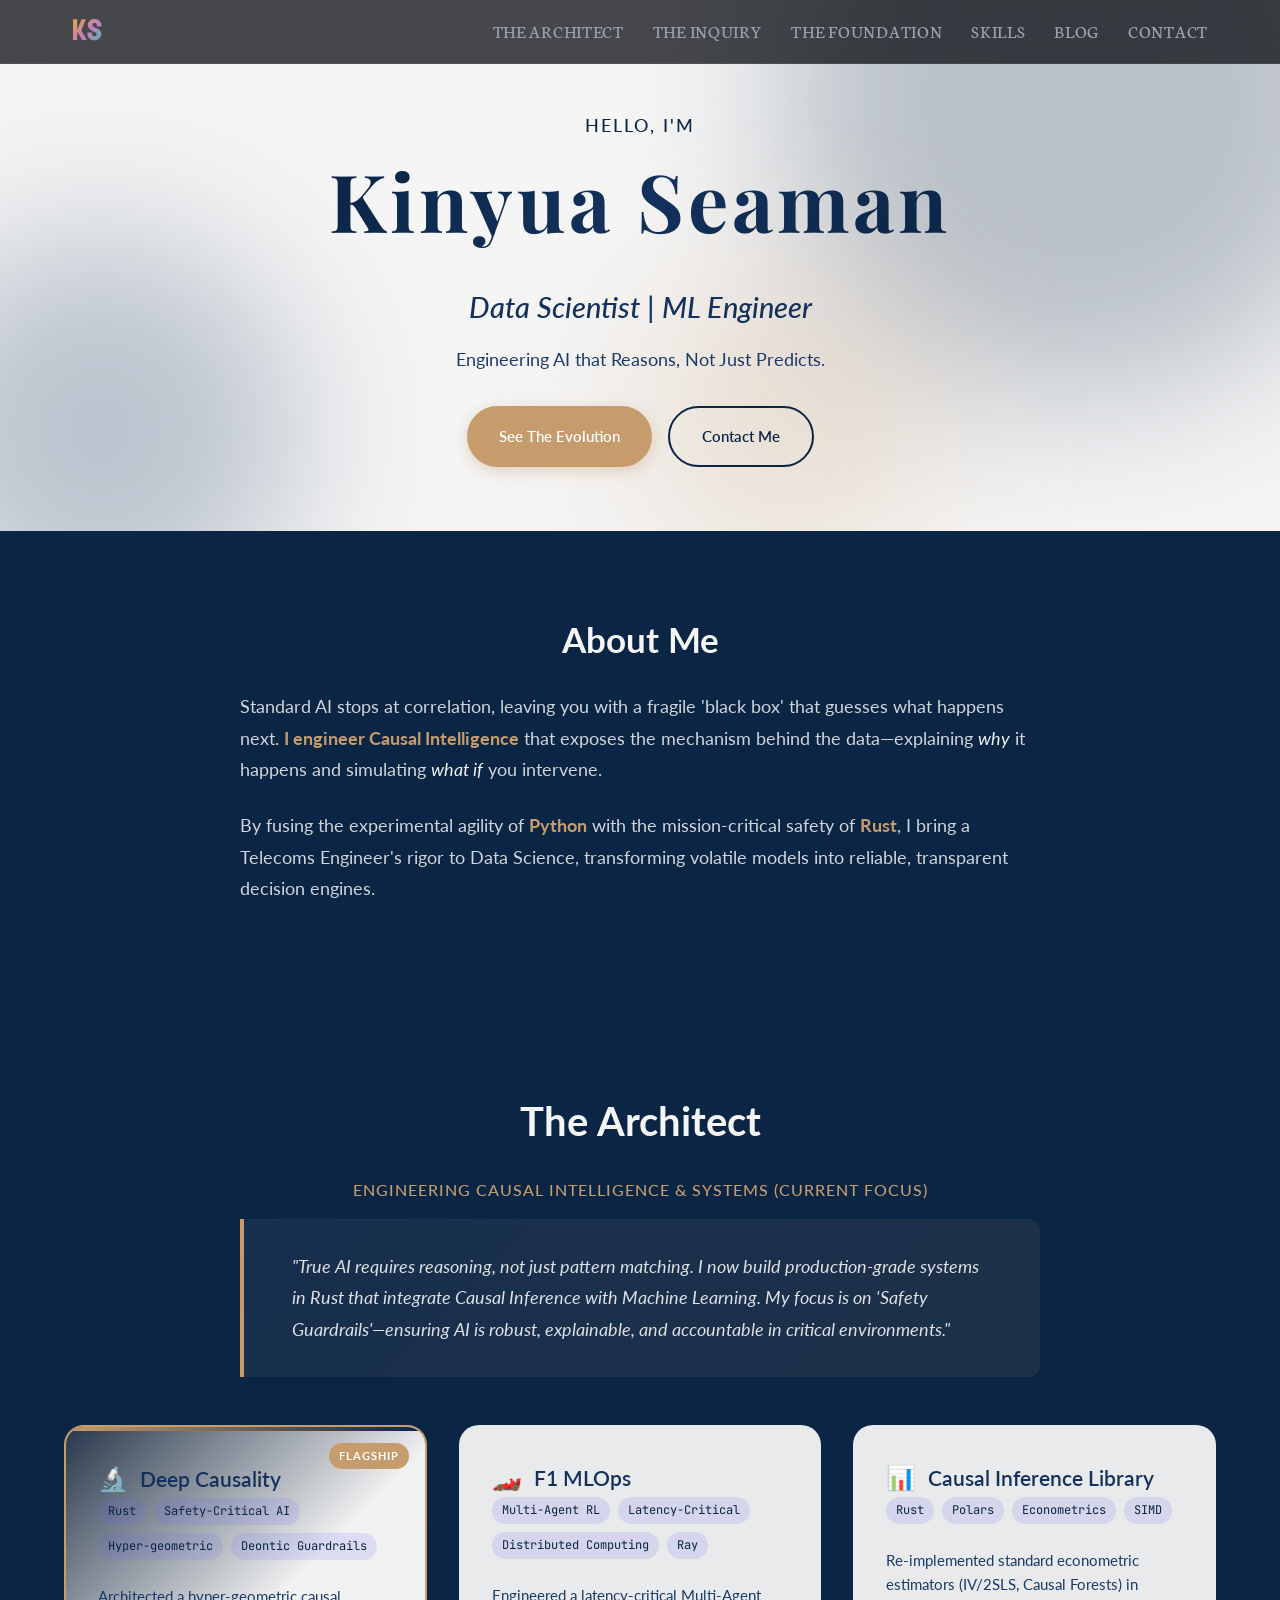
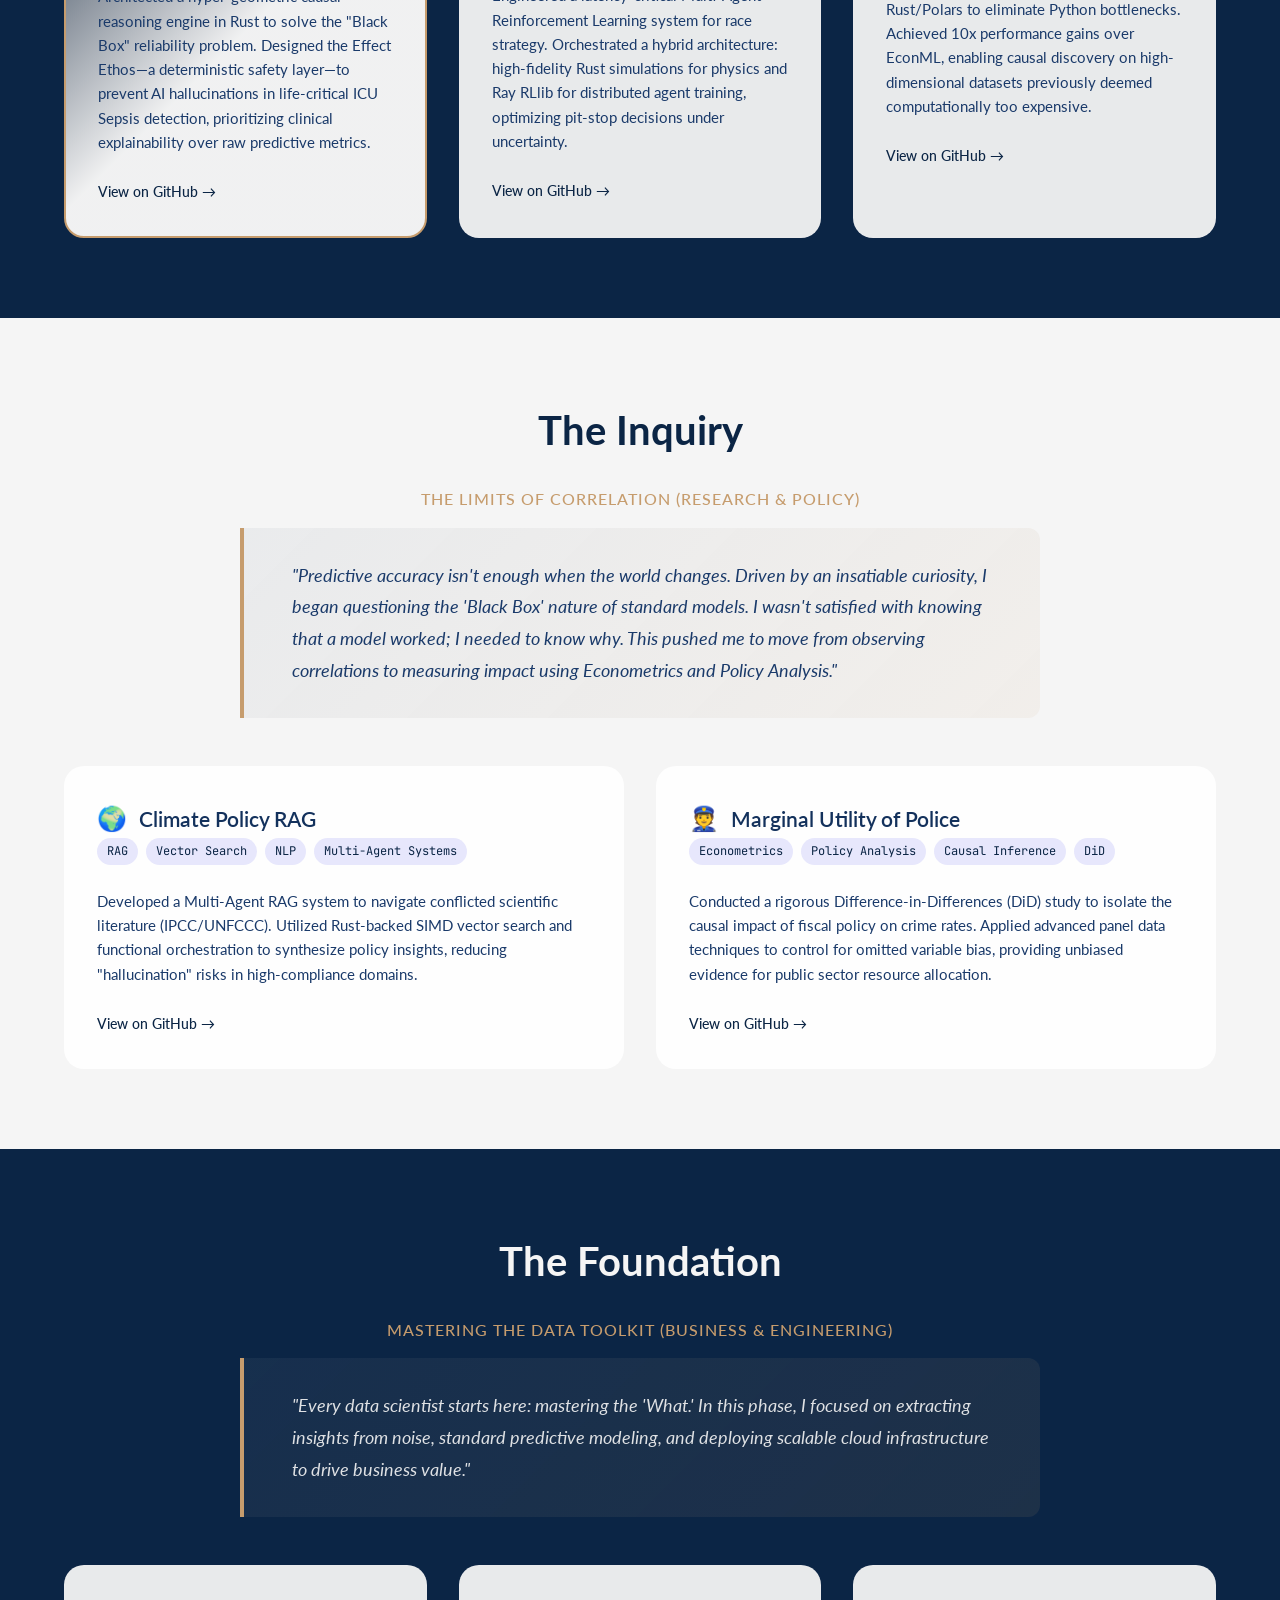
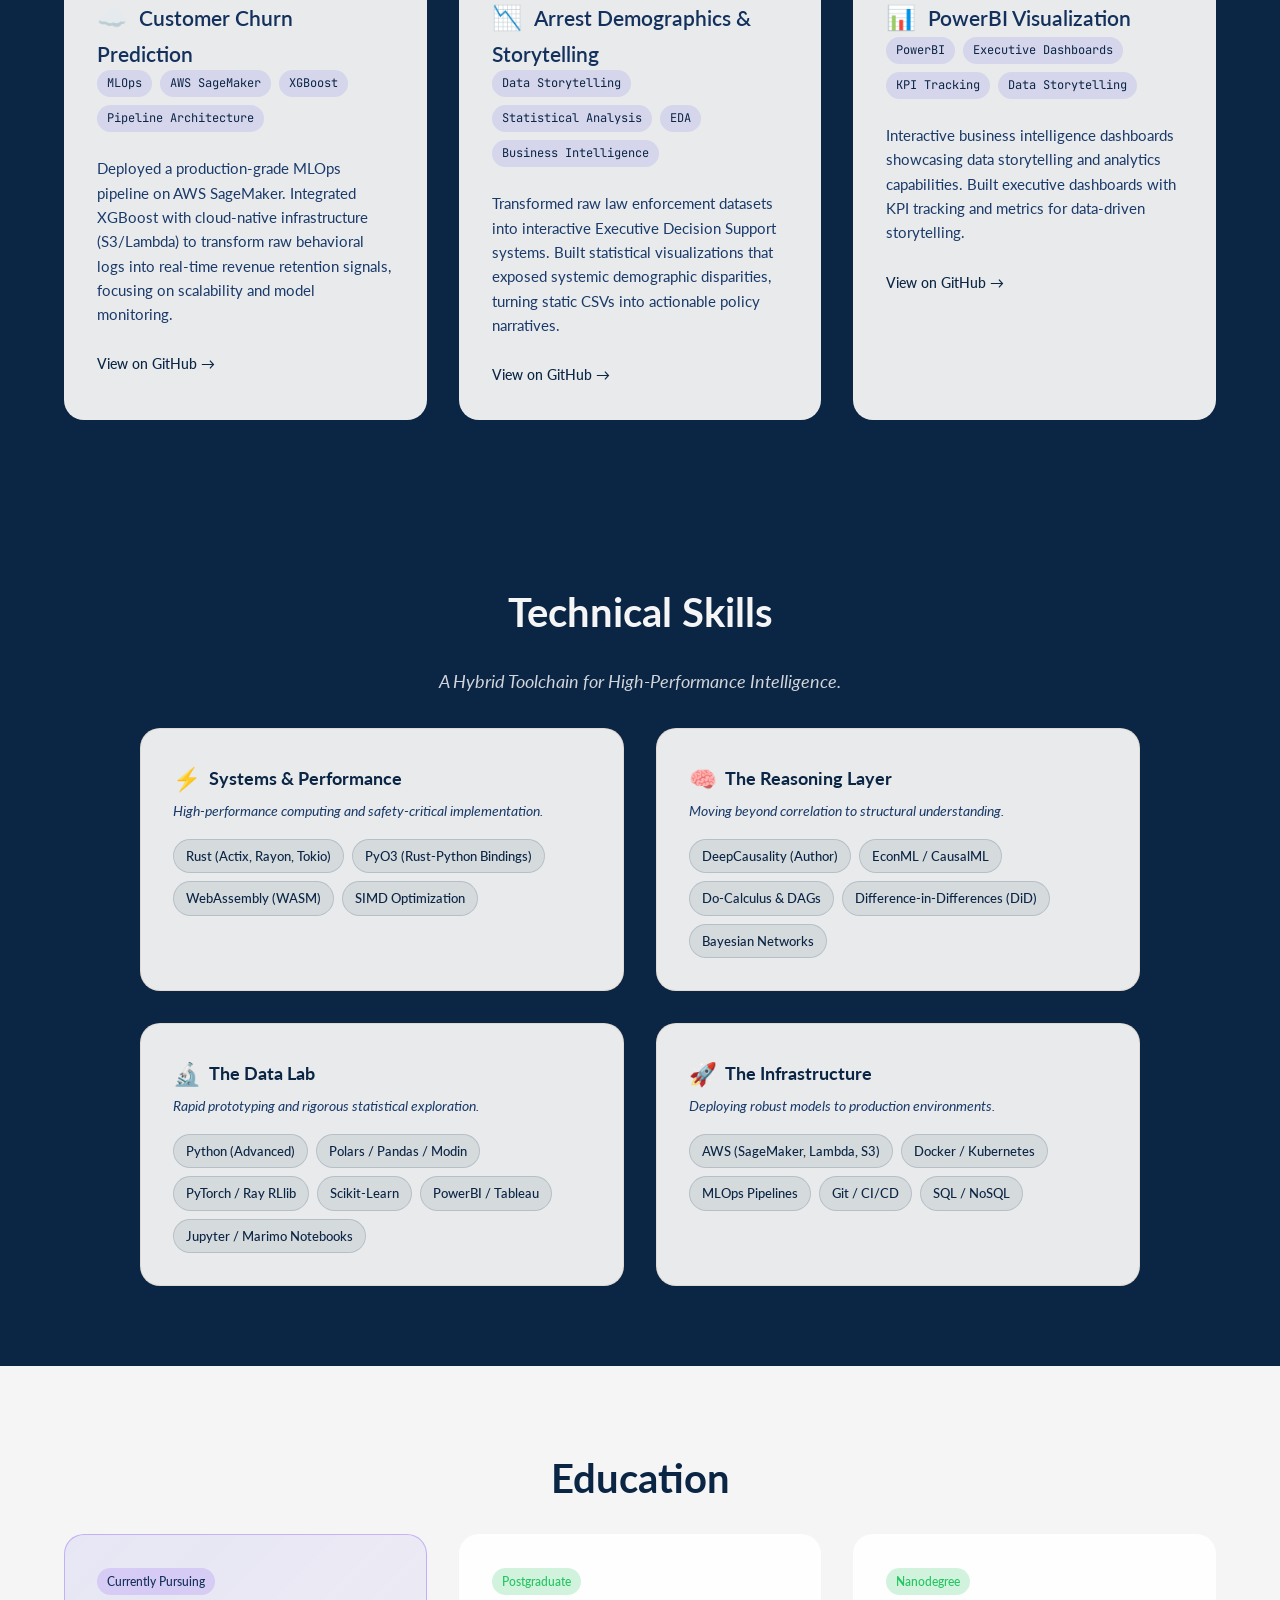
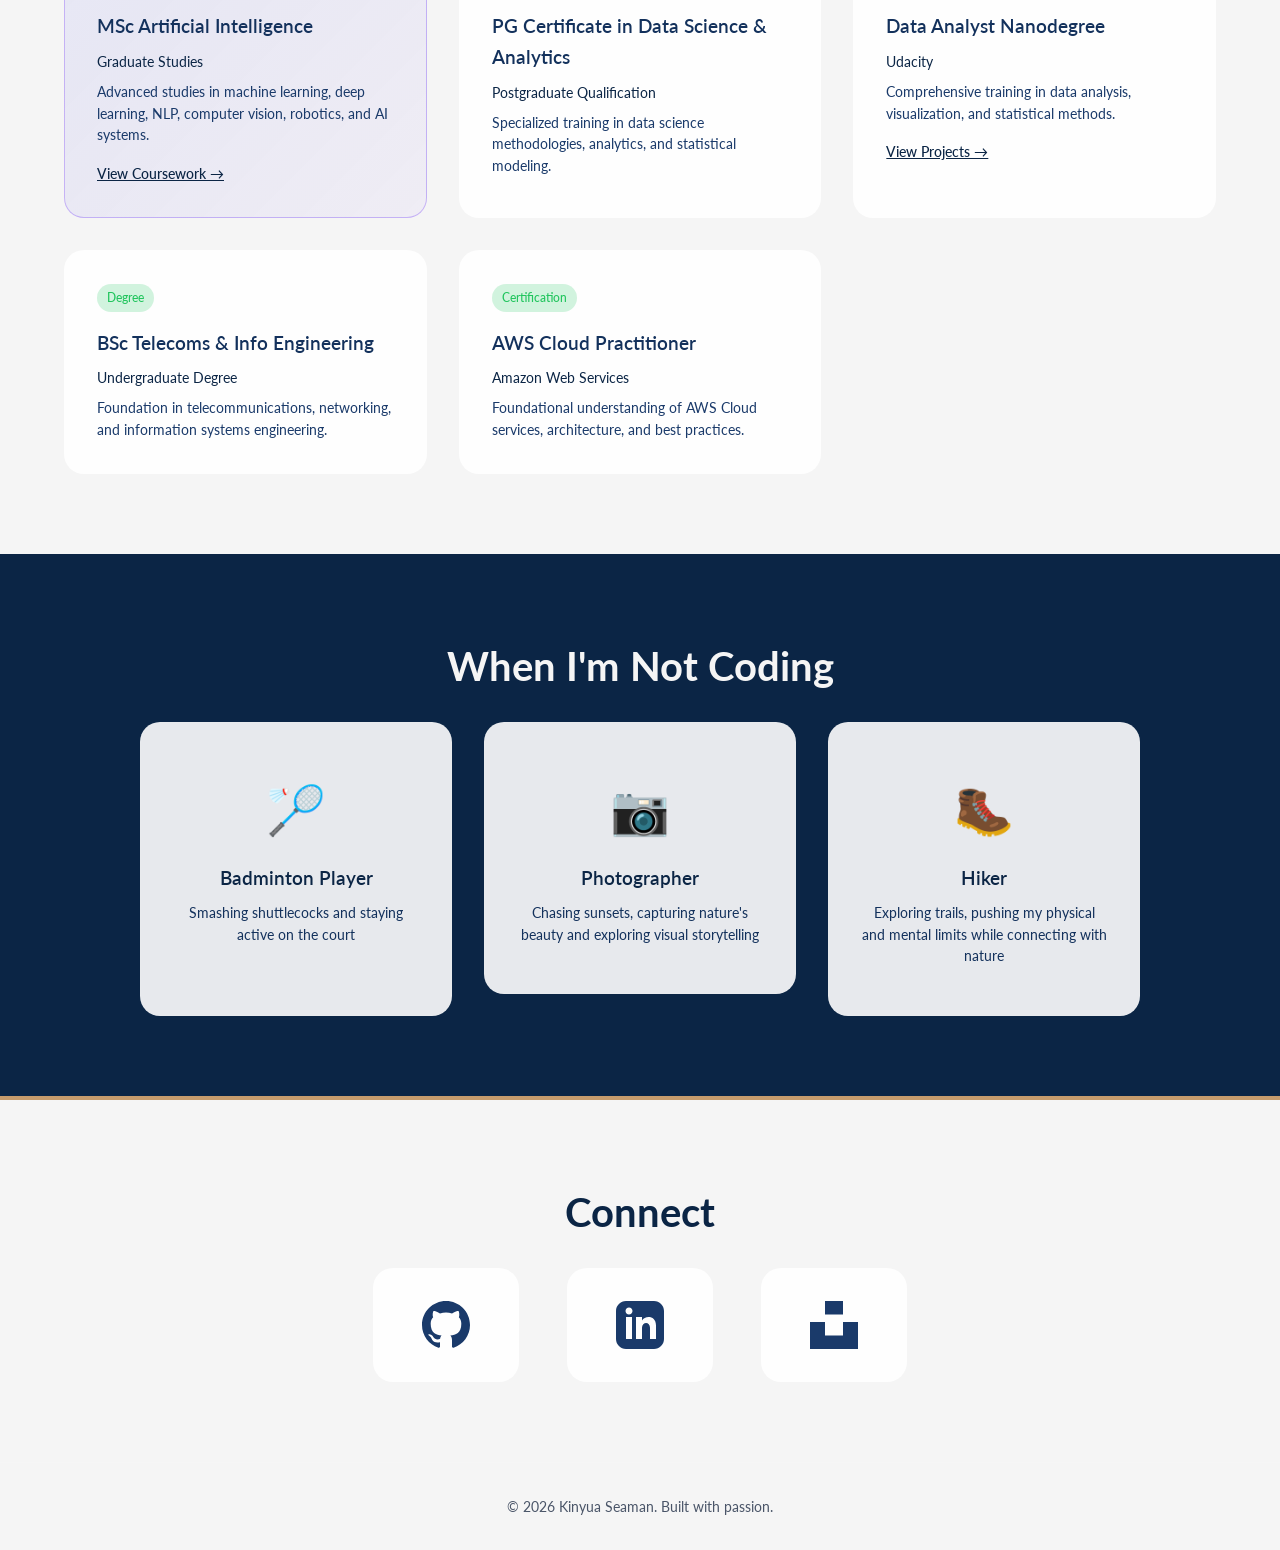
==== index.html @ 8dbc37be "Apply Soria font to KS logo and Neuton font to navigation links" ====
<!DOCTYPE html>
<html lang="en">

<head>
    <meta charset="UTF-8">
    <meta name="viewport" content="width=device-width, initial-scale=1.0">
    <meta name="description"
        content="Kinyua Seaman - Causal AI Portfolio showcasing Rust, Python, and systems that reason.">

    <!-- Open Graph / LinkedIn Meta Tags -->
    <meta property="og:type" content="website">
    <meta property="og:url" content="https://keseaman.github.io/">
    <meta property="og:title" content="From Prediction to Reasoning | Causal AI Portfolio">
    <meta property="og:description"
        content="I build Causal AI systems that explain 'why' and 'what if'. A Telecoms Engineer turned Data Scientist, bridging Python's flexibility and Rust's safety.">
    <meta property="og:image" content="https://keseaman.github.io/og-image.png">
    <meta property="og:image:width" content="1200">
    <meta property="og:image:height" content="630">

    <!-- Twitter Card Meta Tags -->
    <meta name="twitter:card" content="summary_large_image">
    <meta name="twitter:title" content="From Prediction to Reasoning | Causal AI Portfolio">
    <meta name="twitter:description"
        content="I build Causal AI systems that explain 'why' and 'what if'. A Telecoms Engineer turned Data Scientist, bridging Python's flexibility and Rust's safety.">
    <meta name="twitter:image" content="https://keseaman.github.io/og-image.png">

    <title>Kinyua Seaman Portfolio</title>
    <link rel="icon"
        href="data:image/svg+xml,<svg xmlns=%22http://www.w3.org/2000/svg%22 viewBox=%220 0 100 100%22><text y=%22.9em%22 font-size=%2290%22>🔬</text></svg>">
    <link rel="stylesheet" href="styles.css">
    <link rel="preconnect" href="https://fonts.googleapis.com">
    <link rel="preconnect" href="https://fonts.gstatic.com" crossorigin>
    <link
        href="https://fonts.googleapis.com/css2?family=Playfair+Display:wght@400;500;600;700&family=Lato:wght@300;400;500;700&family=Inter:wght@300;400;500;600;700&family=JetBrains+Mono:wght@400;500&family=Neuton:ital,wght@0,200;0,300;0,400;0,700;0,800;1,400&display=swap"
        rel="stylesheet">
</head>

<body>
    <!-- Navigation -->
    <nav class="navbar" id="main-nav">
        <div class="nav-container">
            <a href="#" class="nav-logo">KS</a>
            <button class="nav-hamburger" id="nav-hamburger" aria-label="Toggle navigation menu" aria-expanded="false">
                <span></span>
                <span></span>
                <span></span>
            </button>
            <ul class="nav-links" id="nav-links">
                <li><a href="#act-iii">The Architect</a></li>
                <li><a href="#act-ii">The Inquiry</a></li>
                <li><a href="#act-i">The Foundation</a></li>
                <li><a href="#skills">Skills</a></li>
                <li><a href="blog/">Blog</a></li>
                <li><a href="#contact">Contact</a></li>
            </ul>
        </div>
    </nav>

    <!-- Hero Section: The Point of View -->
    <section class="hero">
        <div class="hero-background">
            <div class="gradient-orb orb-1"></div>
            <div class="gradient-orb orb-2"></div>
            <div class="gradient-orb orb-3"></div>
        </div>
        <div class="hero-content">
            <p class="hero-greeting">Hello, I'm</p>
            <h1 class="hero-name">Kinyua Seaman</h1>
            <p class="hero-tagline">Data Scientist | ML Engineer</p>
            <p class="hero-description">Engineering AI that Reasons, Not Just Predicts.</p>
            <div class="hero-cta">
                <a href="#act-iii" class="btn btn-primary">See The Evolution</a>
                <a href="#contact" class="btn btn-secondary">Contact Me</a>
            </div>
        </div>
    </section>

    <!-- About Me Section -->
    <section id="about" class="about">
        <div class="container">
            <h2 class="section-title">About Me</h2>
            <div class="about-content">
                <div class="about-text">
                    <p>Standard AI stops at correlation, leaving you with a fragile 'black box' that guesses what
                        happens next. <strong>I engineer Causal Intelligence</strong> that exposes the mechanism behind
                        the data—explaining <em>why</em> it happens and simulating <em>what if</em> you intervene.</p>
                    <p>By fusing the experimental agility of <strong>Python</strong> with the mission-critical safety of
                        <strong>Rust</strong>, I bring a Telecoms Engineer's rigor to Data Science, transforming
                        volatile models into reliable, transparent decision engines.
                    </p>
                </div>
            </div>
        </div>
    </section>

    <!-- Act III: The Architect -->
    <section id="act-iii" class="act-section act-iii">
        <div class="container">
            <div class="act-header">
                <h2 class="section-title">The Architect</h2>
                <p class="act-subtitle">Engineering Causal Intelligence & Systems (Current Focus)</p>
            </div>
            <blockquote class="manifesto">
                "True AI requires reasoning, not just pattern matching. I now build production-grade systems in Rust
                that integrate Causal Inference with Machine Learning. My focus is on 'Safety Guardrails'—ensuring AI
                is robust, explainable, and accountable in critical environments."
            </blockquote>
            <div class="projects-grid">
                <!-- Deep Causality -->
                <article class="project-card flagship">
                    <div class="project-badge">Flagship</div>
                    <div class="project-icon">🔬</div>
                    <h3 class="project-title">Deep Causality</h3>
                    <div class="project-tech">
                        <span class="tech-tag">Rust</span>
                        <span class="tech-tag">Safety-Critical AI</span>
                        <span class="tech-tag">Hyper-geometric</span>
                        <span class="tech-tag">Deontic Guardrails</span>
                    </div>
                    <p class="project-description">Architected a hyper-geometric causal reasoning engine in Rust to
                        solve the "Black Box" reliability problem. Designed the Effect Ethos—a deterministic safety
                        layer—to prevent AI hallucinations in life-critical ICU Sepsis detection, prioritizing clinical
                        explainability over raw predictive metrics.</p>
                    <a href="https://github.com/KeSeaman/Deep_Causality" class="project-link" target="_blank">
                        View on GitHub →
                    </a>
                </article>

                <!-- F1 MLOps -->
                <article class="project-card">
                    <div class="project-icon">🏎️</div>
                    <h3 class="project-title">F1 MLOps</h3>
                    <div class="project-tech">
                        <span class="tech-tag">Multi-Agent RL</span>
                        <span class="tech-tag">Latency-Critical</span>
                        <span class="tech-tag">Distributed Computing</span>
                        <span class="tech-tag">Ray</span>
                    </div>
                    <p class="project-description">Engineered a latency-critical Multi-Agent Reinforcement Learning
                        system for race strategy. Orchestrated a hybrid architecture: high-fidelity Rust simulations
                        for physics and Ray RLlib for distributed agent training, optimizing pit-stop decisions under
                        uncertainty.</p>
                    <a href="https://github.com/KeSeaman/F1_MLOps" class="project-link" target="_blank">
                        View on GitHub →
                    </a>
                </article>

                <!-- Causal Inference Library -->
                <article class="project-card">
                    <div class="project-icon">📊</div>
                    <h3 class="project-title">Causal Inference Library</h3>
                    <div class="project-tech">
                        <span class="tech-tag">Rust</span>
                        <span class="tech-tag">Polars</span>
                        <span class="tech-tag">Econometrics</span>
                        <span class="tech-tag">SIMD</span>
                    </div>
                    <p class="project-description">Re-implemented standard econometric estimators (IV/2SLS, Causal
                        Forests) in Rust/Polars to eliminate Python bottlenecks. Achieved 10x performance gains over
                        EconML, enabling causal discovery on high-dimensional datasets previously deemed
                        computationally too expensive.</p>
                    <a href="https://github.com/KeSeaman/Casual-Analytics" class="project-link" target="_blank">
                        View on GitHub →
                    </a>
                </article>
            </div>
        </div>
    </section>

    <!-- Act II: The Inquiry -->
    <section id="act-ii" class="act-section act-ii">
        <div class="container">
            <div class="act-header">
                <h2 class="section-title">The Inquiry</h2>
                <p class="act-subtitle">The Limits of Correlation (Research & Policy)</p>
            </div>
            <blockquote class="manifesto">
                "Predictive accuracy isn't enough when the world changes. Driven by an insatiable curiosity, I began
                questioning the 'Black Box' nature of standard models. I wasn't satisfied with knowing that a model
                worked; I needed to know why. This pushed me to move from observing correlations to measuring impact
                using Econometrics and Policy Analysis."
            </blockquote>
            <div class="projects-grid">
                <!-- Climate Policy RAG -->
                <article class="project-card">
                    <div class="project-icon">🌍</div>
                    <h3 class="project-title">Climate Policy RAG</h3>
                    <div class="project-tech">
                        <span class="tech-tag">RAG</span>
                        <span class="tech-tag">Vector Search</span>
                        <span class="tech-tag">NLP</span>
                        <span class="tech-tag">Multi-Agent Systems</span>
                    </div>
                    <p class="project-description">Developed a Multi-Agent RAG system to navigate conflicted scientific
                        literature (IPCC/UNFCCC). Utilized Rust-backed SIMD vector search and functional orchestration
                        to synthesize policy insights, reducing "hallucination" risks in high-compliance domains.</p>
                    <a href="https://github.com/KeSeaman/ClimatePolicyRAG" class="project-link" target="_blank">
                        View on GitHub →
                    </a>
                </article>

                <!-- Marginal Utility of Police -->
                <article class="project-card">
                    <div class="project-icon">👮</div>
                    <h3 class="project-title">Marginal Utility of Police</h3>
                    <div class="project-tech">
                        <span class="tech-tag">Econometrics</span>
                        <span class="tech-tag">Policy Analysis</span>
                        <span class="tech-tag">Causal Inference</span>
                        <span class="tech-tag">DiD</span>
                    </div>
                    <p class="project-description">Conducted a rigorous Difference-in-Differences (DiD) study to isolate
                        the causal impact of fiscal policy on crime rates. Applied advanced panel data techniques to
                        control for omitted variable bias, providing unbiased evidence for public sector resource
                        allocation.</p>
                    <a href="https://github.com/KeSeaman/Marginal_Utility_Police_Force" class="project-link"
                        target="_blank">
                        View on GitHub →
                    </a>
                </article>
            </div>
        </div>
    </section>

    <!-- Act I: The Foundation -->
    <section id="act-i" class="act-section act-i">
        <div class="container">
            <div class="act-header">
                <h2 class="section-title">The Foundation</h2>
                <p class="act-subtitle">Mastering the Data Toolkit (Business & Engineering)</p>
            </div>
            <blockquote class="manifesto">
                "Every data scientist starts here: mastering the 'What.' In this phase, I focused on extracting
                insights from noise, standard predictive modeling, and deploying scalable cloud infrastructure to drive
                business value."
            </blockquote>
            <div class="projects-grid">
                <!-- Customer Churn Prediction -->
                <article class="project-card">
                    <div class="project-icon">☁️</div>
                    <h3 class="project-title">Customer Churn Prediction</h3>
                    <div class="project-tech">
                        <span class="tech-tag">MLOps</span>
                        <span class="tech-tag">AWS SageMaker</span>
                        <span class="tech-tag">XGBoost</span>
                        <span class="tech-tag">Pipeline Architecture</span>
                    </div>
                    <p class="project-description">Deployed a production-grade MLOps pipeline on AWS SageMaker.
                        Integrated XGBoost with cloud-native infrastructure (S3/Lambda) to transform raw behavioral
                        logs into real-time revenue retention signals, focusing on scalability and model monitoring.</p>
                    <a href="https://github.com/KeSeaman/Customer-Churn-Prediction-with-Sagemaker" class="project-link"
                        target="_blank">
                        View on GitHub →
                    </a>
                </article>

                <!-- Arrest Demographics -->
                <article class="project-card">
                    <div class="project-icon">📉</div>
                    <h3 class="project-title">Arrest Demographics & Storytelling</h3>
                    <div class="project-tech">
                        <span class="tech-tag">Data Storytelling</span>
                        <span class="tech-tag">Statistical Analysis</span>
                        <span class="tech-tag">EDA</span>
                        <span class="tech-tag">Business Intelligence</span>
                    </div>
                    <p class="project-description">Transformed raw law enforcement datasets into interactive Executive
                        Decision Support systems. Built statistical visualizations that exposed systemic demographic
                        disparities, turning static CSVs into actionable policy narratives.</p>
                    <a href="https://github.com/KeSeaman/Arrest_Demographics_Disparity" class="project-link"
                        target="_blank">
                        View on GitHub →
                    </a>
                </article>

                <!-- PowerBI Visualization -->
                <article class="project-card">
                    <div class="project-icon">📊</div>
                    <h3 class="project-title">PowerBI Visualization</h3>
                    <div class="project-tech">
                        <span class="tech-tag">PowerBI</span>
                        <span class="tech-tag">Executive Dashboards</span>
                        <span class="tech-tag">KPI Tracking</span>
                        <span class="tech-tag">Data Storytelling</span>
                    </div>
                    <p class="project-description">Interactive business intelligence dashboards showcasing data
                        storytelling and analytics capabilities. Built executive dashboards with KPI tracking and
                        metrics for data-driven storytelling.</p>
                    <a href="https://github.com/KeSeaman/PowerBI_Visualization" class="project-link" target="_blank">
                        View on GitHub →
                    </a>
                </article>
            </div>
        </div>
    </section>

    <!-- Technical Skills Section -->
    <section id="skills" class="skills">
        <div class="container">
            <h2 class="section-title">Technical Skills</h2>
            <p class="skills-tagline">A Hybrid Toolchain for High-Performance Intelligence.</p>
            <div class="skills-tiles">
                <!-- Tile 1: Systems & Performance -->
                <div class="skill-tile">
                    <h3 class="tile-title"><span class="tile-icon">⚡</span> Systems & Performance</h3>
                    <p class="tile-subtitle">High-performance computing and safety-critical implementation.</p>
                    <div class="skill-tags">
                        <span class="skill-tag">Rust (Actix, Rayon, Tokio)</span>
                        <span class="skill-tag">PyO3 (Rust-Python Bindings)</span>
                        <span class="skill-tag">WebAssembly (WASM)</span>
                        <span class="skill-tag">SIMD Optimization</span>
                    </div>
                </div>

                <!-- Tile 2: The Reasoning Layer -->
                <div class="skill-tile">
                    <h3 class="tile-title"><span class="tile-icon">🧠</span> The Reasoning Layer</h3>
                    <p class="tile-subtitle">Moving beyond correlation to structural understanding.</p>
                    <div class="skill-tags">
                        <span class="skill-tag">DeepCausality (Author)</span>
                        <span class="skill-tag">EconML / CausalML</span>
                        <span class="skill-tag">Do-Calculus & DAGs</span>
                        <span class="skill-tag">Difference-in-Differences (DiD)</span>
                        <span class="skill-tag">Bayesian Networks</span>
                    </div>
                </div>

                <!-- Tile 3: The Data Lab -->
                <div class="skill-tile">
                    <h3 class="tile-title"><span class="tile-icon">🔬</span> The Data Lab</h3>
                    <p class="tile-subtitle">Rapid prototyping and rigorous statistical exploration.</p>
                    <div class="skill-tags">
                        <span class="skill-tag">Python (Advanced)</span>
                        <span class="skill-tag">Polars / Pandas / Modin</span>
                        <span class="skill-tag">PyTorch / Ray RLlib</span>
                        <span class="skill-tag">Scikit-Learn</span>
                        <span class="skill-tag">PowerBI / Tableau</span>
                        <span class="skill-tag">Jupyter / Marimo Notebooks</span>
                    </div>
                </div>

                <!-- Tile 4: The Infrastructure -->
                <div class="skill-tile">
                    <h3 class="tile-title"><span class="tile-icon">🚀</span> The Infrastructure</h3>
                    <p class="tile-subtitle">Deploying robust models to production environments.</p>
                    <div class="skill-tags">
                        <span class="skill-tag">AWS (SageMaker, Lambda, S3)</span>
                        <span class="skill-tag">Docker / Kubernetes</span>
                        <span class="skill-tag">MLOps Pipelines</span>
                        <span class="skill-tag">Git / CI/CD</span>
                        <span class="skill-tag">SQL / NoSQL</span>
                    </div>
                </div>
            </div>
        </div>
    </section>

    <!-- Education Section -->
    <section id="education" class="education">
        <div class="container">
            <h2 class="section-title">Education</h2>
            <div class="education-grid">
                <div class="education-card current">
                    <span class="education-badge">Currently Pursuing</span>
                    <h3>MSc Artificial Intelligence</h3>
                    <p class="education-school">Graduate Studies</p>
                    <p class="education-desc">Advanced studies in machine learning, deep learning, NLP, computer vision, robotics, and AI systems.</p>
                    <a href="https://github.com/KeSeaman/Msc-AI-Coursework" class="education-link"
                        target="_blank">View Coursework →</a>
                </div>
                <div class="education-card">
                    <span class="education-badge">Postgraduate</span>
                    <h3>PG Certificate in Data Science & Analytics</h3>
                    <p class="education-school">Postgraduate Qualification</p>
                    <p class="education-desc">Specialized training in data science methodologies, analytics, and
                        statistical modeling.</p>
                </div>
                <div class="education-card">
                    <span class="education-badge">Nanodegree</span>
                    <h3>Data Analyst Nanodegree</h3>
                    <p class="education-school">Udacity</p>
                    <p class="education-desc">Comprehensive training in data analysis, visualization, and statistical
                        methods.</p>
                    <a href="https://github.com/KeSeaman/Udacity-Data-Analyst-Nanodegree" class="education-link"
                        target="_blank">View Projects →</a>
                </div>
                <div class="education-card">
                    <span class="education-badge">Degree</span>
                    <h3>BSc Telecoms & Info Engineering</h3>
                    <p class="education-school">Undergraduate Degree</p>
                    <p class="education-desc">Foundation in telecommunications, networking, and information systems
                        engineering.</p>
                </div>
                <div class="education-card">
                    <span class="education-badge">Certification</span>
                    <h3>AWS Cloud Practitioner</h3>
                    <p class="education-school">Amazon Web Services</p>
                    <p class="education-desc">Foundational understanding of AWS Cloud services, architecture, and best
                        practices.</p>
                </div>
            </div>
        </div>
    </section>

    <!-- Fun Activities Section -->
    <section id="fun" class="fun-activities">
        <div class="container">
            <h2 class="section-title">When I'm Not Coding</h2>
            <div class="activities-grid">
                <div class="activity-card">
                    <span class="activity-icon">🏸</span>
                    <h3>Badminton Player</h3>
                    <p>Smashing shuttlecocks and staying active on the court</p>
                </div>
                <a href="https://unsplash.com/@capt_seaman/" target="_blank" class="activity-card-link" style="text-decoration: none; color: inherit;">
                <div class="activity-card">
                    <span class="activity-icon">📷</span>
                    <h3>Photographer</h3>
                    <p>Chasing sunsets, capturing nature's beauty and exploring visual storytelling</p>
                </div>
                </a>
                <div class="activity-card">
                    <span class="activity-icon">🥾</span>
                    <h3>Hiker</h3>
                    <p>Exploring trails, pushing my physical and mental limits while connecting with nature</p>
                </div>
            </div>
        </div>
    </section>

    <!-- Socials Section -->
    <section id="contact" class="contact">
        <div class="container">
            <h2 class="section-title">Connect</h2>
            <div class="social-links">
                <a href="https://github.com/KeSeaman" class="social-link" target="_blank" aria-label="GitHub">
                    <svg xmlns="http://www.w3.org/2000/svg" width="32" height="32" viewBox="0 0 24 24"
                        fill="currentColor">
                        <path
                            d="M12 0c-6.626 0-12 5.373-12 12 0 5.302 3.438 9.8 8.207 11.387.599.111.793-.261.793-.577v-2.234c-3.338.726-4.033-1.416-4.033-1.416-.546-1.387-1.333-1.756-1.333-1.756-1.089-.745.083-.729.083-.729 1.205.084 1.839 1.237 1.839 1.237 1.07 1.834 2.807 1.304 3.492.997.107-.775.418-1.305.762-1.604-2.665-.305-5.467-1.334-5.467-5.931 0-1.311.469-2.381 1.236-3.221-.124-.303-.535-1.524.117-3.176 0 0 1.008-.322 3.301 1.23.957-.266 1.983-.399 3.003-.404 1.02.005 2.047.138 3.006.404 2.291-1.552 3.297-1.23 3.297-1.23.653 1.653.242 2.874.118 3.176.77.84 1.235 1.911 1.235 3.221 0 4.609-2.807 5.624-5.479 5.921.43.372.823 1.102.823 2.222v3.293c0 .319.192.694.801.576 4.765-1.589 8.199-6.086 8.199-11.386 0-6.627-5.373-12-12-12z" />
                    </svg>
                </a>
                <a href="https://www.linkedin.com/in/kinyua-seaman/" class="social-link" target="_blank"
                    aria-label="LinkedIn">
                    <svg xmlns="http://www.w3.org/2000/svg" width="32" height="32" viewBox="0 0 24 24"
                        fill="currentColor">
                        <path
                            d="M19 0h-14c-2.761 0-5 2.239-5 5v14c0 2.761 2.239 5 5 5h14c2.762 0 5-2.239 5-5v-14c0-2.761-2.238-5-5-5zm-11 19h-3v-11h3v11zm-1.5-12.268c-.966 0-1.75-.79-1.75-1.764s.784-1.764 1.75-1.764 1.75.79 1.75 1.764-.783 1.764-1.75 1.764zm13.5 12.268h-3v-5.604c0-3.368-4-3.113-4 0v5.604h-3v-11h3v1.765c1.396-2.586 7-2.777 7 2.476v6.759z" />
                    </svg>
                </a>
                <a href="https://unsplash.com/@capt_seaman/" class="social-link" target="_blank" aria-label="Unsplash">
                    <svg xmlns="http://www.w3.org/2000/svg" width="32" height="32" viewBox="0 0 24 24"
                        fill="currentColor">
                        <path d="M7.5 6.75V0h9v6.75h-9zm9 3.75H24V24H0V10.5h7.5v6.75h9V10.5z" />
                    </svg>
                </a>
            </div>
        </div>
    </section>

    <!-- Footer -->
    <footer class="footer">
        <div class="container">
            <p>© 2026 Kinyua Seaman. Built with passion.</p>
        </div>
    </footer>

    <script src="script.js"></script>
</body>

</html>
---- styles.css ----
@import url('https://fonts.googleapis.com/css2?family=Neuton:ital,wght@0,200;0,300;0,400;0,700;0,800;1,400&display=swap');

@font-face {
    font-family: 'Soria';
    src: url('fonts/soria.woff2') format('woff2'),
         url('fonts/soria.woff') format('woff'),
         url('fonts/Soria-Bold.otf') format('opentype');
    font-weight: 400 800;
    font-style: normal;
    font-display: swap;
}

/* ============================================
   CSS Variables & Design Tokens
   ============================================ */
:root {
    /* Colors - Refined Light Theme */
    --color-bg-primary: #F5F5F5;
    /* Cultured White - Main Background */
    --color-bg-secondary: #0B2545;
    /* Oxford Blue - Sidebar, Footer */
    --color-bg-card: rgba(255, 255, 255, 0.9);
    --color-bg-card-hover: rgba(255, 255, 255, 1);

    --color-text-primary: #13315C;
    /* Charcoal - Body Text */
    --color-text-secondary: #1a3a6a;
    --color-text-muted: #4a5568;

    --color-accent-primary: #0B2545;
    /* Oxford Blue - Headers */
    --color-accent-secondary: #13315C;
    /* Charcoal variant */
    --color-accent-tertiary: #C69C6D;
    /* Antique Brass - Buttons, Links */

    --gradient-primary: linear-gradient(135deg, #0B2545 0%, #13315C 50%, #0B2545 100%);
    --gradient-glow: radial-gradient(circle, rgba(11, 37, 69, 0.1) 0%, transparent 70%);

    /* Typography */
    --font-primary: 'Lato', 'Inter', -apple-system, BlinkMacSystemFont, sans-serif;
    --font-display: 'Playfair Display', Georgia, serif;
    --font-accent: 'Lato', sans-serif;
    --font-mono: 'JetBrains Mono', monospace;
    --font-brand: 'Soria', 'Playfair Display', Georgia, serif;
    --font-nav: 'Neuton', 'Playfair Display', Georgia, serif;


    /* Spacing */
    --spacing-xs: 0.5rem;
    --spacing-sm: 1rem;
    --spacing-md: 1.5rem;
    --spacing-lg: 2rem;
    --spacing-xl: 3rem;
    --spacing-2xl: 5rem;

    /* Border Radius */
    --radius-sm: 8px;
    --radius-md: 12px;
    --radius-lg: 20px;
    --radius-full: 9999px;

    /* Transitions */
    --transition-fast: 0.15s ease;
    --transition-normal: 0.3s ease;
    --transition-slow: 0.5s ease;

    /* Shadows */
    --shadow-card: 0 4px 20px rgba(0, 0, 0, 0.08);
    --shadow-glow: 0 0 40px rgba(44, 85, 48, 0.15);
}

/* ============================================
   Act Section Styles
   ============================================ */
.act-section {
    padding: var(--spacing-2xl) 0;
    position: relative;
}

.act-header {
    text-align: center;
    margin-bottom: var(--spacing-sm);
}

.act-subtitle {
    font-size: 1rem;
    color: var(--color-accent-tertiary);
    font-weight: 500;
    margin-top: 0.25rem;
    letter-spacing: 1px;
    text-transform: uppercase;
}

.manifesto {
    max-width: 800px;
    margin: 0 auto var(--spacing-xl);
    padding: var(--spacing-lg) var(--spacing-xl);
    background: linear-gradient(135deg, rgba(11, 37, 69, 0.05) 0%, rgba(198, 156, 109, 0.08) 100%);
    border-left: 4px solid var(--color-accent-tertiary);
    border-radius: 0 var(--radius-md) var(--radius-md) 0;
    font-style: italic;
    font-size: 1.1rem;
    line-height: 1.8;
    color: var(--color-text-secondary);
}

/* Act III - The Architect (Dark - Oxford Blue) */
.act-iii {
    background: var(--color-bg-secondary);
    color: #F5F5F5;
}

.act-iii .section-title,
.act-iii .act-subtitle {
    color: #F5F5F5;
}

.act-iii .act-subtitle {
    color: var(--color-accent-tertiary);
}

.act-iii .manifesto {
    background: linear-gradient(135deg, rgba(245, 245, 245, 0.05) 0%, rgba(198, 156, 109, 0.1) 100%);
    color: rgba(245, 245, 245, 0.9);
}

.act-iii .project-card {
    background: rgba(245, 245, 245, 0.95);
}

.act-iii .project-card.flagship {
    background: linear-gradient(135deg, rgba(198, 156, 109, 0.15) 0%, rgba(245, 245, 245, 0.98) 50%);
}

/* Act II - The Inquiry (Light - Cultured White) */
.act-ii {
    background: var(--color-bg-primary);
}

/* Act I - The Foundation (Dark - Oxford Blue) */
.act-i {
    background: var(--color-bg-secondary);
    color: #F5F5F5;
}

.act-i .section-title,
.act-i .act-subtitle {
    color: #F5F5F5;
}

.act-i .act-subtitle {
    color: var(--color-accent-tertiary);
}

.act-i .manifesto {
    background: linear-gradient(135deg, rgba(245, 245, 245, 0.05) 0%, rgba(198, 156, 109, 0.1) 100%);
    color: rgba(245, 245, 245, 0.9);
}

.act-i .project-card {
    background: rgba(245, 245, 245, 0.95);
}

/* Flagship Project Card */
.project-card.flagship {
    border: 2px solid var(--color-accent-tertiary);
    background: linear-gradient(135deg, rgba(198, 156, 109, 0.08) 0%, rgba(255, 255, 255, 0.95) 50%);
    position: relative;
}

.project-card.flagship::before {
    content: '';
    position: absolute;
    top: 0;
    left: 0;
    right: 0;
    height: 4px;
    background: linear-gradient(90deg, var(--color-accent-tertiary), var(--color-accent-primary));
    transform: scaleX(1);
}

.project-badge {
    position: absolute;
    top: var(--spacing-sm);
    right: var(--spacing-sm);
    background: var(--color-accent-tertiary);
    color: white;
    font-size: 0.7rem;
    font-weight: 700;
    padding: 4px 10px;
    border-radius: var(--radius-full);
    text-transform: uppercase;
    letter-spacing: 1px;
}

/* Dark About Section Styling */
.about {
    background: var(--color-bg-secondary);
    color: #F5F5F5;
}

.about .section-title {
    color: #F5F5F5;
    font-size: clamp(1.5rem, 3.5vw, 2.2rem);
}

.about-content {
    max-width: 800px;
    margin: 0 auto;
}

.about-text p {
    font-size: 1.15rem;
    color: rgba(245, 245, 245, 0.9);
    margin-bottom: var(--spacing-md);
    line-height: 1.9;
}

.about-text strong {
    color: var(--color-accent-tertiary);
}

.about-text em {
    color: #F5F5F5;
    font-style: italic;
}

/* About Landing Section (on landing page) */
.about-landing {
    background: var(--color-bg-primary);
    padding: var(--spacing-xl) 0;
}

.about-landing .about-content {
    max-width: 800px;
    margin: 0 auto;
}

.about-landing .about-text p {
    font-size: 1.1rem;
    color: var(--color-text-secondary);
    line-height: 1.9;
    margin-bottom: var(--spacing-md);
    text-align: center;
}

.about-landing .about-text strong {
    color: var(--color-accent-primary);
}

.about-landing .about-text em {
    color: var(--color-accent-tertiary);
    font-style: italic;
}

/* ============================================
   Reset & Base Styles
   ============================================ */
*,
*::before,
*::after {
    box-sizing: border-box;
    margin: 0;
    padding: 0;
}

html {
    scroll-behavior: smooth;
}

body {
    font-family: var(--font-primary);
    background-color: var(--color-bg-primary);
    color: var(--color-text-primary);
    line-height: 1.6;
    overflow-x: hidden;
}

.container {
    max-width: 1200px;
    margin: 0 auto;
    padding: 0 var(--spacing-md);
}

/* ============================================
   Navigation
   ============================================ */
.navbar {
    position: fixed;
    top: 0;
    left: 0;
    right: 0;
    z-index: 1000;
    height: 64px;
    background: rgba(10, 12, 16, 0.75);
    backdrop-filter: blur(20px) saturate(1.6);
    -webkit-backdrop-filter: blur(20px) saturate(1.6);
    border-bottom: 1px solid rgba(255, 255, 255, 0.06);
    transition: box-shadow 0.35s ease, background 0.35s ease;
}

.navbar.scrolled {
    box-shadow: 0 4px 30px rgba(0, 0, 0, 0.4);
}

.nav-container {
    max-width: 1200px;
    height: 100%;
    margin: 0 auto;
    padding: 0 2rem;
    display: flex;
    justify-content: space-between;
    align-items: center;
}

.nav-logo {
    font-family: var(--font-brand);
    font-size: 1.85rem;
    font-weight: 700;
    background: linear-gradient(135deg, #e8a838 0%, #c77dba 50%, #2ec4b6 100%);
    -webkit-background-clip: text;
    -webkit-text-fill-color: transparent;
    background-clip: text;
    color: transparent;
    text-decoration: none;
    letter-spacing: 0.04em;
    line-height: 1;
}

.nav-links {
    display: flex;
    list-style: none;
    gap: 1.8rem;
    align-items: center;
}

.nav-links a {
    font-family: var(--font-nav);
    color: #9ba1b5;
    text-decoration: none;
    font-size: 1.12rem;
    font-weight: 400;
    letter-spacing: 0.04em;
    text-transform: uppercase;
    transition: color 0.25s ease;
    position: relative;
}

.nav-links a::after {
    content: '';
    position: absolute;
    bottom: -4px;
    left: 0;
    width: 0;
    height: 2px;
    background: #e8a838;
    transition: width 0.3s ease;
}

.nav-links a:hover {
    color: #e8a838;
}

.nav-links a:hover::after {
    width: 100%;
}


/* ============================================
   Hero Section
   ============================================ */
.hero {
    min-height: 55vh;
    display: flex;
    align-items: center;
    justify-content: center;
    position: relative;
    overflow: hidden;
    padding-top: 80px;
    padding-bottom: var(--spacing-lg);
}

.hero-background {
    position: absolute;
    inset: 0;
    overflow: hidden;
}

.gradient-orb {
    position: absolute;
    border-radius: 50%;
    filter: blur(80px);
    opacity: 0.25;
    animation: float 8s ease-in-out infinite;
}

.orb-1 {
    width: 600px;
    height: 600px;
    background: var(--color-accent-primary);
    top: -200px;
    right: -100px;
    animation-delay: 0s;
}

.orb-2 {
    width: 400px;
    height: 400px;
    background: var(--color-accent-secondary);
    bottom: -100px;
    left: -100px;
    animation-delay: -3s;
}

.orb-3 {
    width: 300px;
    height: 300px;
    background: var(--color-accent-tertiary);
    top: 50%;
    left: 50%;
    animation-delay: -5s;
}

@keyframes float {

    0%,
    100% {
        transform: translate(0, 0) scale(1);
    }

    50% {
        transform: translate(30px, -30px) scale(1.05);
    }
}

.hero-content {
    text-align: center;
    z-index: 1;
    padding: var(--spacing-lg);
}

.hero-greeting {
    font-size: 1.1rem;
    color: var(--color-accent-primary);
    font-weight: 500;
    margin-bottom: var(--spacing-xs);
    letter-spacing: 2px;
    text-transform: uppercase;
}

.hero-name {
    font-family: var(--font-display);
    font-size: clamp(2.5rem, 8vw, 5rem);
    font-weight: 700;
    margin-bottom: var(--spacing-sm);
    background: var(--gradient-primary);
    -webkit-background-clip: text;
    background-clip: text;
    color: transparent;
    line-height: 1.3;
    letter-spacing: 0.05em;
    padding-bottom: 0.2em;
    /* Ensure descenders aren't clipped */
}

.hero-tagline {
    font-family: var(--font-accent);
    font-size: clamp(1.2rem, 3vw, 1.8rem);
    color: var(--color-text-primary);
    font-weight: 500;
    margin-bottom: var(--spacing-sm);
    font-style: italic;
}

.hero-description {
    font-size: 1.1rem;
    color: var(--color-text-secondary);
    max-width: 500px;
    margin: 0 auto var(--spacing-lg);
}

.hero-about {
    max-width: 700px;
    margin: 0 auto var(--spacing-lg);
    text-align: left;
}

.hero-about p {
    font-size: 1.05rem;
    color: var(--color-text-secondary);
    line-height: 1.8;
    margin-bottom: var(--spacing-sm);
}

.hero-about strong {
    color: var(--color-accent-primary);
}

.hero-about em {
    color: var(--color-accent-tertiary);
    font-style: italic;
}

.hero-cta {
    display: flex;
    gap: var(--spacing-sm);
    justify-content: center;
    flex-wrap: wrap;
}

.btn {
    display: inline-flex;
    align-items: center;
    padding: var(--spacing-sm) var(--spacing-lg);
    border-radius: var(--radius-full);
    font-weight: 600;
    font-size: 0.95rem;
    text-decoration: none;
    transition: all var(--transition-normal);
    cursor: pointer;
    border: none;
}

.btn-primary {
    background: var(--color-accent-tertiary);
    color: white;
    box-shadow: 0 4px 15px rgba(198, 156, 109, 0.4);
}

.btn-primary:hover {
    transform: translateY(-2px);
    box-shadow: 0 0 60px rgba(99, 102, 241, 0.5);
}

.btn-secondary {
    background: transparent;
    color: var(--color-accent-primary);
    border: 2px solid var(--color-accent-primary);
}

.btn-secondary:hover {
    border-color: var(--color-accent-tertiary);
    background: rgba(11, 37, 69, 0.08);
    color: var(--color-accent-tertiary);
}

.scroll-indicator {
    display: none;
}

.scroll-indicator span {
    display: block;
    width: 24px;
    height: 40px;
    border: 2px solid rgba(255, 255, 255, 0.3);
    border-radius: 12px;
    position: relative;
}

.scroll-indicator span::before {
    content: '';
    position: absolute;
    top: 8px;
    left: 50%;
    width: 4px;
    height: 8px;
    background: var(--color-accent-primary);
    border-radius: 2px;
    transform: translateX(-50%);
    animation: scroll-bounce 2s infinite;
}

@keyframes scroll-bounce {

    0%,
    100% {
        opacity: 1;
        top: 8px;
    }

    50% {
        opacity: 0.3;
        top: 16px;
    }
}

/* ============================================
   Section Styles
   ============================================ */
section {
    padding: var(--spacing-2xl) 0;
}

.section-title {
    font-size: clamp(1.8rem, 4vw, 2.5rem);
    font-weight: 700;
    text-align: center;
    margin-bottom: var(--spacing-md);
    color: var(--color-accent-primary);
}

/* Light text for dark background sections */
.about .section-title,
.skills .section-title,
.fun-activities .section-title {
    color: #F5F5F5;
}

/* ============================================
   About Section
   ============================================ */
.about {
    background: var(--color-bg-secondary);
    color: #F5F5F5;
}

.about-content {
    max-width: 800px;
    margin: 0 auto;
}

.about-text p {
    font-size: 1.1rem;
    color: rgba(245, 245, 245, 0.85);
    margin-bottom: var(--spacing-md);
    line-height: 1.8;
}

.about-text strong {
    color: #C69C6D;
}

.about-stats {
    display: flex;
    justify-content: center;
    gap: var(--spacing-xl);
    margin-top: var(--spacing-lg);
    flex-wrap: wrap;
}

.stat {
    text-align: center;
    padding: var(--spacing-md);
    background: var(--color-bg-card);
    border-radius: var(--radius-md);
    border: 1px solid rgba(255, 255, 255, 0.05);
    min-width: 120px;
}

.stat-number {
    display: block;
    font-size: 1.8rem;
    font-weight: 700;
    color: #C69C6D;
}

.stat-label {
    font-size: 0.85rem;
    color: var(--color-text-muted);
}

/* ============================================
   Projects Section
   ============================================ */
.projects-grid {
    display: grid;
    grid-template-columns: repeat(auto-fit, minmax(300px, 1fr));
    gap: var(--spacing-lg);
}

.project-card {
    background: var(--color-bg-card);
    border-radius: var(--radius-lg);
    padding: var(--spacing-lg);
    border: 1px solid rgba(255, 255, 255, 0.05);
    transition: all var(--transition-normal);
    position: relative;
    overflow: hidden;
}

.project-card::before {
    content: '';
    position: absolute;
    top: 0;
    left: 0;
    right: 0;
    height: 3px;
    background: var(--gradient-primary);
    transform: scaleX(0);
    transition: transform var(--transition-normal);
}

.project-card:hover {
    transform: translateY(-8px);
    background: var(--color-bg-card-hover);
    box-shadow: var(--shadow-card);
}

.project-card:hover::before {
    transform: scaleX(1);
}

.project-icon {
    font-size: 1.5rem;
    margin-right: 0.5rem;
    display: inline;
}

.project-title {
    font-size: 1.3rem;
    font-weight: 600;
    margin-bottom: var(--spacing-xs);
    color: var(--color-text-primary);
    display: inline;
}

.project-header {
    margin-bottom: var(--spacing-sm);
}

.project-description {
    font-size: 0.95rem;
    color: var(--color-text-secondary);
    margin-bottom: var(--spacing-md);
    line-height: 1.6;
}

.project-tech {
    display: flex;
    flex-wrap: wrap;
    gap: var(--spacing-xs);
    margin-bottom: var(--spacing-md);
}

.tech-tag {
    font-size: 0.75rem;
    padding: 4px 10px;
    background: rgba(99, 102, 241, 0.15);
    color: var(--color-accent-primary);
    border-radius: var(--radius-full);
    font-family: var(--font-mono);
}

.project-highlights {
    list-style: none;
    margin-bottom: var(--spacing-md);
}

.project-highlights li {
    font-size: 0.9rem;
    color: var(--color-text-secondary);
    padding-left: 1.2rem;
    position: relative;
    margin-bottom: 6px;
}

.project-highlights li::before {
    content: '→';
    position: absolute;
    left: 0;
    color: var(--color-accent-primary);
}

.project-link {
    display: inline-flex;
    align-items: center;
    color: var(--color-accent-primary);
    text-decoration: none;
    font-weight: 500;
    font-size: 0.9rem;
    transition: all var(--transition-fast);
}

.project-link:hover {
    color: var(--color-accent-secondary);
    transform: translateX(4px);
}

/* ============================================
   Skills Section
   ============================================ */
.skills {
    background: var(--color-bg-secondary);
    color: #F5F5F5;
}

.skills-grid {
    display: grid;
    grid-template-columns: repeat(auto-fit, minmax(250px, 1fr));
    gap: var(--spacing-lg);
}

.skill-category {
    background: var(--color-bg-card);
    border-radius: var(--radius-md);
    padding: var(--spacing-lg);
    border: 1px solid rgba(255, 255, 255, 0.05);
}

.skill-category h3 {
    font-size: 1rem;
    color: var(--color-accent-primary);
    margin-bottom: var(--spacing-sm);
    text-transform: uppercase;
    letter-spacing: 1px;
}

.skill-tags {
    display: flex;
    flex-wrap: wrap;
    gap: var(--spacing-xs);
}

.skill-tag {
    font-size: 0.85rem;
    padding: 6px 14px;
    background: rgba(198, 156, 109, 0.15);
    /* Light Antique Brass background */
    color: #8C6A46;
    /* Darker Antique Brass for better readability */
    border-radius: var(--radius-full);
    border: 1px solid rgba(198, 156, 109, 0.4);
    font-weight: 600;
}

/* ============================================
   Contact Section
   ============================================ */
.contact-intro {
    text-align: center;
    font-size: 1.1rem;
    color: var(--color-text-secondary);
    max-width: 500px;
    margin: 0 auto var(--spacing-xl);
}

.social-links {
    display: flex;
    justify-content: center;
    gap: var(--spacing-xl);
}

.social-link {
    display: flex;
    flex-direction: column;
    align-items: center;
    gap: var(--spacing-sm);
    padding: var(--spacing-lg) var(--spacing-xl);
    background: var(--color-bg-card);
    border-radius: var(--radius-lg);
    border: 1px solid rgba(255, 255, 255, 0.05);
    text-decoration: none;
    color: var(--color-text-secondary);
    transition: all var(--transition-normal);
}

.social-link:hover {
    transform: translateY(-8px);
    background: var(--color-bg-card-hover);
    border-color: var(--color-accent-primary);
    color: var(--color-accent-primary);
    box-shadow: var(--shadow-glow);
}

.social-link svg {
    width: 48px;
    height: 48px;
    transition: transform var(--transition-fast);
}

.social-link:hover svg {
    transform: scale(1.1);
}

.social-link span {
    font-size: 1rem;
    font-weight: 500;
}

.contact-links {
    display: grid;
    grid-template-columns: repeat(auto-fit, minmax(250px, 1fr));
    gap: var(--spacing-md);
    max-width: 900px;
    margin: 0 auto;
}

.contact-card {
    display: flex;
    flex-direction: column;
    align-items: center;
    padding: var(--spacing-lg);
    background: var(--color-bg-card);
    border-radius: var(--radius-md);
    border: 1px solid rgba(255, 255, 255, 0.05);
    text-decoration: none;
    transition: all var(--transition-normal);
}

.contact-card:hover {
    transform: translateY(-4px);
    background: var(--color-bg-card-hover);
    border-color: rgba(99, 102, 241, 0.3);
}

.contact-icon {
    font-size: 2rem;
    margin-bottom: var(--spacing-xs);
}

.contact-label {
    font-size: 0.85rem;
    color: var(--color-text-muted);
    text-transform: uppercase;
    letter-spacing: 1px;
}

.contact-value {
    font-size: 1rem;
    color: var(--color-text-primary);
    font-weight: 500;
    margin-top: 4px;
}

.contact-wrapper {
    display: grid;
    grid-template-columns: 1fr 1fr;
    gap: var(--spacing-xl);
    max-width: 900px;
    margin: 0 auto;
}

.contact-form {
    display: flex;
    flex-direction: column;
    gap: var(--spacing-md);
}

.form-group {
    display: flex;
    flex-direction: column;
    gap: var(--spacing-xs);
}

.form-group label {
    font-size: 0.9rem;
    color: var(--color-text-secondary);
    font-weight: 500;
}

.form-group input,
.form-group textarea {
    background: var(--color-bg-card);
    border: 1px solid rgba(255, 255, 255, 0.1);
    border-radius: var(--radius-sm);
    padding: var(--spacing-sm);
    color: var(--color-text-primary);
    font-family: var(--font-primary);
    font-size: 1rem;
    transition: all var(--transition-fast);
}

.form-group input:focus,
.form-group textarea:focus {
    outline: none;
    border-color: var(--color-accent-primary);
    box-shadow: 0 0 0 3px rgba(99, 102, 241, 0.1);
}

.form-group input::placeholder,
.form-group textarea::placeholder {
    color: var(--color-text-muted);
}

.form-group textarea {
    resize: vertical;
    min-height: 120px;
}

.contact-form .btn {
    align-self: flex-start;
}

@media (max-width: 768px) {
    .contact-wrapper {
        grid-template-columns: 1fr;
    }

    .contact-links {
        grid-template-columns: 1fr;
    }
}

/* ============================================
   Skills Tiles Section
   ============================================ */
.skills-tagline {
    text-align: center;
    font-size: 1.1rem;
    color: rgba(245, 245, 245, 0.85);
    font-style: italic;
    margin-bottom: var(--spacing-lg);
    max-width: 600px;
    margin-left: auto;
    margin-right: auto;
}

.skills-tiles {
    display: grid;
    grid-template-columns: repeat(2, 1fr);
    gap: var(--spacing-lg);
    max-width: 1000px;
    margin: 0 auto;
}

.skill-tile {
    background: rgba(245, 245, 245, 0.95);
    border-radius: var(--radius-lg);
    padding: var(--spacing-lg);
    border: 1px solid rgba(198, 156, 109, 0.2);
    transition: all var(--transition-normal);
    position: relative;
    overflow: hidden;
}

.skill-tile::before {
    content: '';
    position: absolute;
    top: 0;
    left: 0;
    right: 0;
    height: 4px;
    background: linear-gradient(90deg, var(--color-accent-tertiary), var(--color-accent-primary));
    transform: scaleX(0);
    transition: transform var(--transition-normal);
}

.skill-tile:hover {
    transform: translateY(-6px);
    box-shadow: 0 12px 40px rgba(0, 0, 0, 0.15);
}

.skill-tile:hover::before {
    transform: scaleX(1);
}

.tile-icon {
    font-size: 1.4rem;
    margin-right: 0.5rem;
    vertical-align: middle;
}

.tile-title {
    font-size: 1.15rem;
    font-weight: 700;
    color: var(--color-accent-primary);
    margin-bottom: 0.25rem;
    display: flex;
    align-items: center;
}

.tile-subtitle {
    font-size: 0.85rem;
    color: var(--color-text-secondary);
    margin-bottom: var(--spacing-sm);
    font-style: italic;
}

.skill-tile .skill-tags {
    display: flex;
    flex-wrap: wrap;
    gap: var(--spacing-xs);
}

.skill-tile .skill-tag {
    font-size: 0.8rem;
    padding: 6px 12px;
    background: rgba(11, 37, 69, 0.08);
    color: var(--color-accent-primary);
    border-radius: var(--radius-full);
    font-weight: 500;
    border: 1px solid rgba(11, 37, 69, 0.15);
}

@media (max-width: 768px) {
    .skills-tiles {
        grid-template-columns: 1fr;
    }
}

/* ============================================
   Education Section
   ============================================ */
.education {
    background: var(--color-bg-primary);
}

.education-grid {
    display: grid;
    grid-template-columns: repeat(auto-fit, minmax(280px, 1fr));
    gap: var(--spacing-lg);
    max-width: 1200px;
    margin: 0 auto;
}

.education-card {
    padding: var(--spacing-lg);
    background: var(--color-bg-card);
    border-radius: var(--radius-lg);
    border: 1px solid rgba(255, 255, 255, 0.05);
    transition: all var(--transition-normal);
    text-decoration: none;
    display: block;
    position: relative;
}

.education-card:hover {
    transform: translateY(-4px);
    background: var(--color-bg-card-hover);
    border-color: rgba(99, 102, 241, 0.3);
}

.education-card.current {
    border-color: rgba(139, 92, 246, 0.4);
    background: linear-gradient(135deg, rgba(99, 102, 241, 0.1) 0%, rgba(139, 92, 246, 0.05) 100%);
}

.education-badge {
    font-size: 0.75rem;
    padding: 4px 10px;
    border-radius: var(--radius-full);
    display: inline-block;
    margin-bottom: var(--spacing-sm);
    font-weight: 500;
}

.education-card.current .education-badge {
    background: rgba(139, 92, 246, 0.2);
    color: var(--color-accent-secondary);
}

.education-card:not(.current) .education-badge {
    background: rgba(34, 197, 94, 0.2);
    color: #22c55e;
}

.education-card h3 {
    font-size: 1.2rem;
    font-weight: 600;
    color: var(--color-text-primary);
    margin-bottom: var(--spacing-xs);
}

.education-school {
    font-size: 0.9rem;
    color: var(--color-accent-primary);
    margin-bottom: var(--spacing-xs);
}

.education-desc {
    font-size: 0.9rem;
    color: var(--color-text-secondary);
    line-height: 1.5;
}

.education-link {
    display: inline-block;
    margin-top: var(--spacing-sm);
    color: var(--color-accent-primary);
    font-size: 0.9rem;
    font-weight: 500;
}

/* ============================================
   Fun Activities Section
   ============================================ */
.fun-activities {
    background: var(--color-bg-secondary);
    color: #F5F5F5;
    border-bottom: 4px solid var(--color-accent-tertiary);
}

.activities-grid {
    display: grid;
    grid-template-columns: repeat(auto-fit, minmax(280px, 1fr));
    gap: var(--spacing-lg);
    max-width: 1000px;
    margin: 0 auto;
}

.activity-card {
    text-align: center;
    padding: var(--spacing-xl) var(--spacing-lg);
    background: var(--color-bg-card);
    border-radius: var(--radius-lg);
    border: 1px solid rgba(255, 255, 255, 0.05);
    transition: all var(--transition-normal);
}

.activity-card:hover {
    transform: translateY(-6px);
    background: var(--color-bg-card-hover);
    border-color: rgba(236, 72, 153, 0.3);
}

.activity-icon {
    font-size: 3rem;
    display: block;
    margin-bottom: var(--spacing-sm);
}

.activity-card h3 {
    font-size: 1.2rem;
    font-weight: 600;
    color: var(--color-text-primary);
    margin-bottom: var(--spacing-xs);
}

.activity-card p {
    font-size: 0.9rem;
    color: var(--color-text-secondary);
    line-height: 1.5;
}

/* Dark section activity cards need different text */
.fun-activities .activity-card h3 {
    color: #0B2545;
}

.fun-activities .activity-card p {
    color: #13315C;
}

/* ============================================
   Footer
   ============================================ */
.footer {
    padding: var(--spacing-lg) 0;
    text-align: center;
    background: var(--color-bg-primary);
    border-top: 1px solid rgba(255, 255, 255, 0.05);
}

.footer p {
    color: var(--color-text-muted);
    font-size: 0.9rem;
}

/* ============================================
   Hamburger Menu Button
   ============================================ */
.nav-hamburger {
    display: none;
    background: none;
    border: none;
    cursor: pointer;
    padding: 6px;
    z-index: 1001;
    flex-direction: column;
    gap: 5px;
}

.nav-hamburger span {
    display: block;
    width: 24px;
    height: 2px;
    background: #e8a838;
    border-radius: 2px;
    transition: all 0.3s ease;
    transform-origin: center;
}

.nav-hamburger.active span:nth-child(1) {
    transform: rotate(45deg) translate(5px, 5px);
}

.nav-hamburger.active span:nth-child(2) {
    opacity: 0;
}

.nav-hamburger.active span:nth-child(3) {
    transform: rotate(-45deg) translate(5px, -5px);
}

/* ============================================
   Responsive Design
   ============================================ */
@media (max-width: 768px) {
    .nav-hamburger {
        display: flex;
    }

    .nav-links {
        display: none;
        position: absolute;
        top: 100%;
        left: 0;
        right: 0;
        flex-direction: column;
        background: rgba(10, 12, 16, 0.97);
        backdrop-filter: blur(20px);
        -webkit-backdrop-filter: blur(20px);
        padding: 1rem 2rem;
        gap: 0.5rem;
        border-bottom: 1px solid rgba(255, 255, 255, 0.06);
        box-shadow: 0 8px 30px rgba(0, 0, 0, 0.4);
    }

    .nav-links.open {
        display: flex;
    }

    .nav-links a {
        font-family: var(--font-nav);
        font-size: 1.15rem;
        padding: 0.6rem 0;
        color: #e8eaf0;
        border-bottom: 1px solid rgba(255, 255, 255, 0.06);
    }

    .nav-links a:hover {
        color: #e8a838;
    }

    .nav-links li:last-child a {
        border-bottom: none;
    }

    .hero-cta {
        flex-direction: column;
        align-items: center;
    }

    .about-stats {
        gap: var(--spacing-sm);
    }

    .stat {
        min-width: 100px;
        padding: var(--spacing-sm);
    }
}

/* ============================================
   Animations
   ============================================ */
.fade-in {
    opacity: 0;
    transform: translateY(20px);
    transition: all 0.6s ease;
}

.fade-in.visible {
    opacity: 1;
    transform: translateY(0);
}
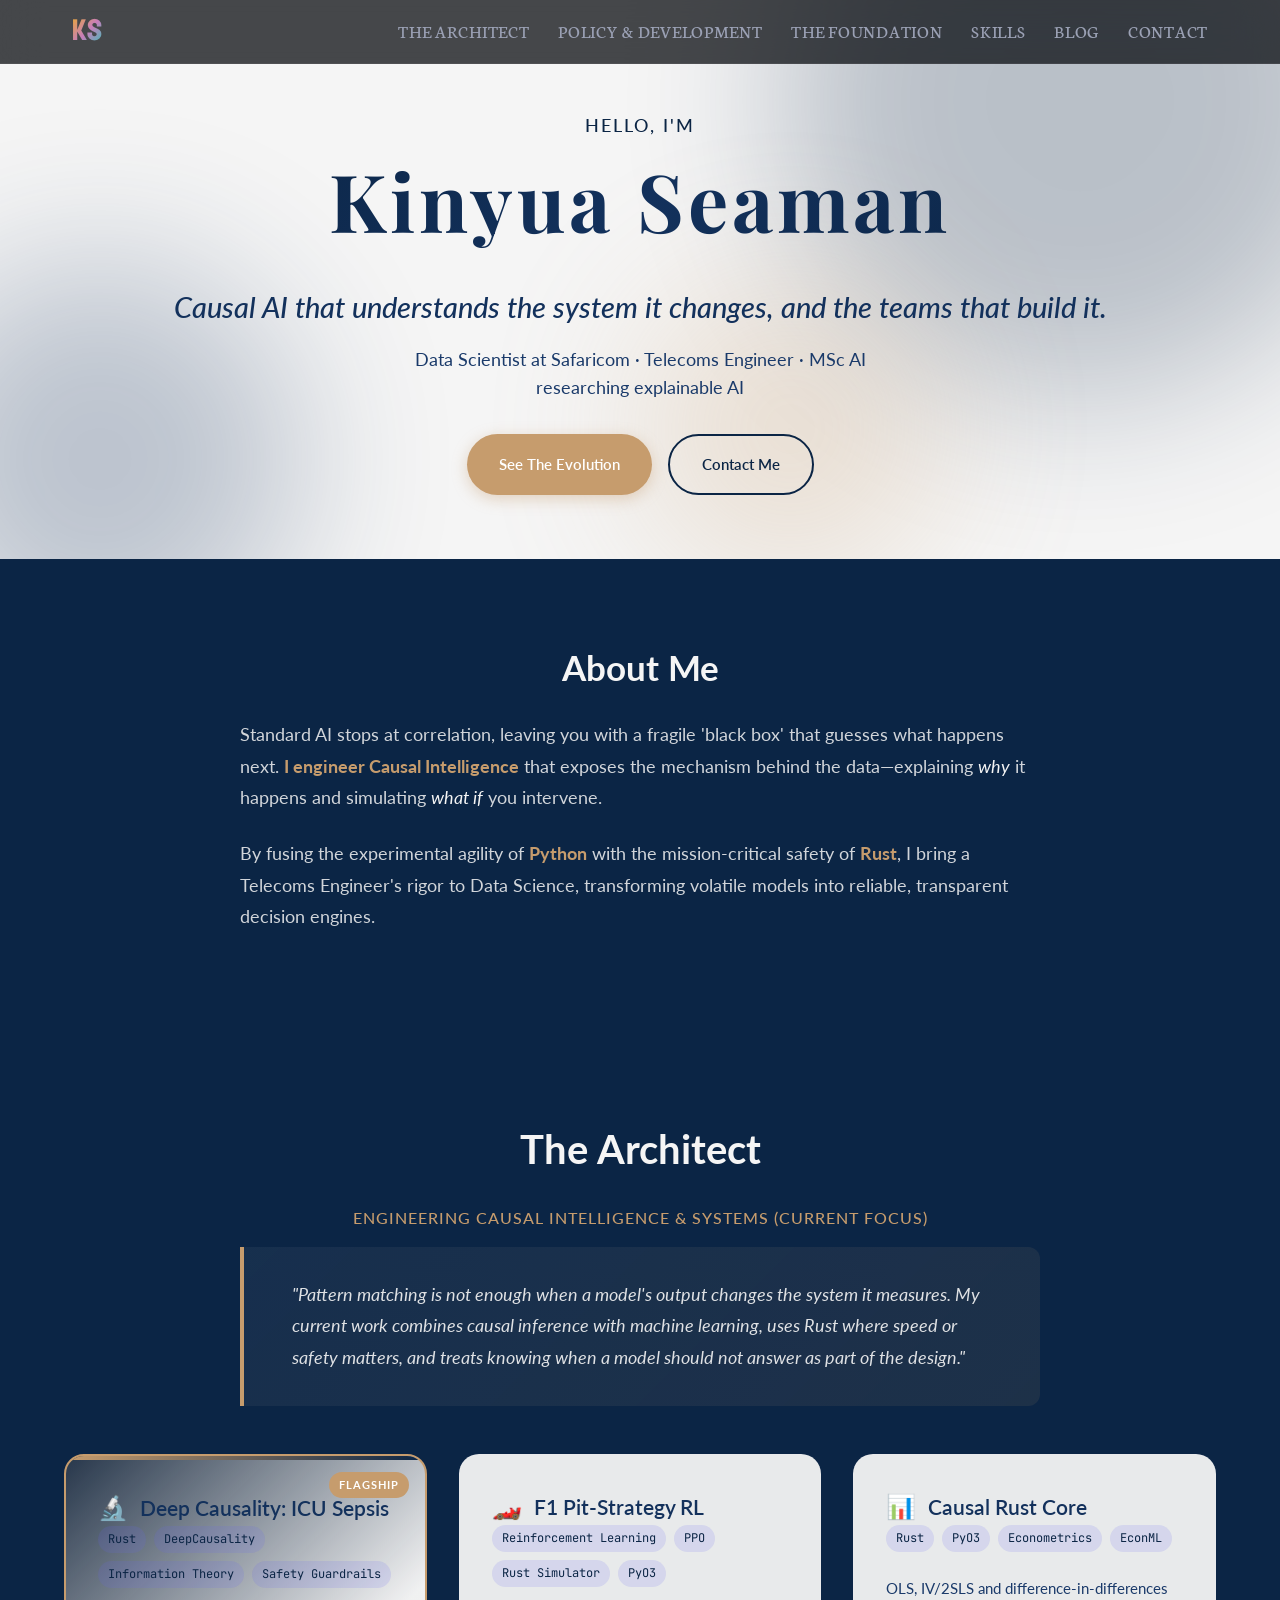
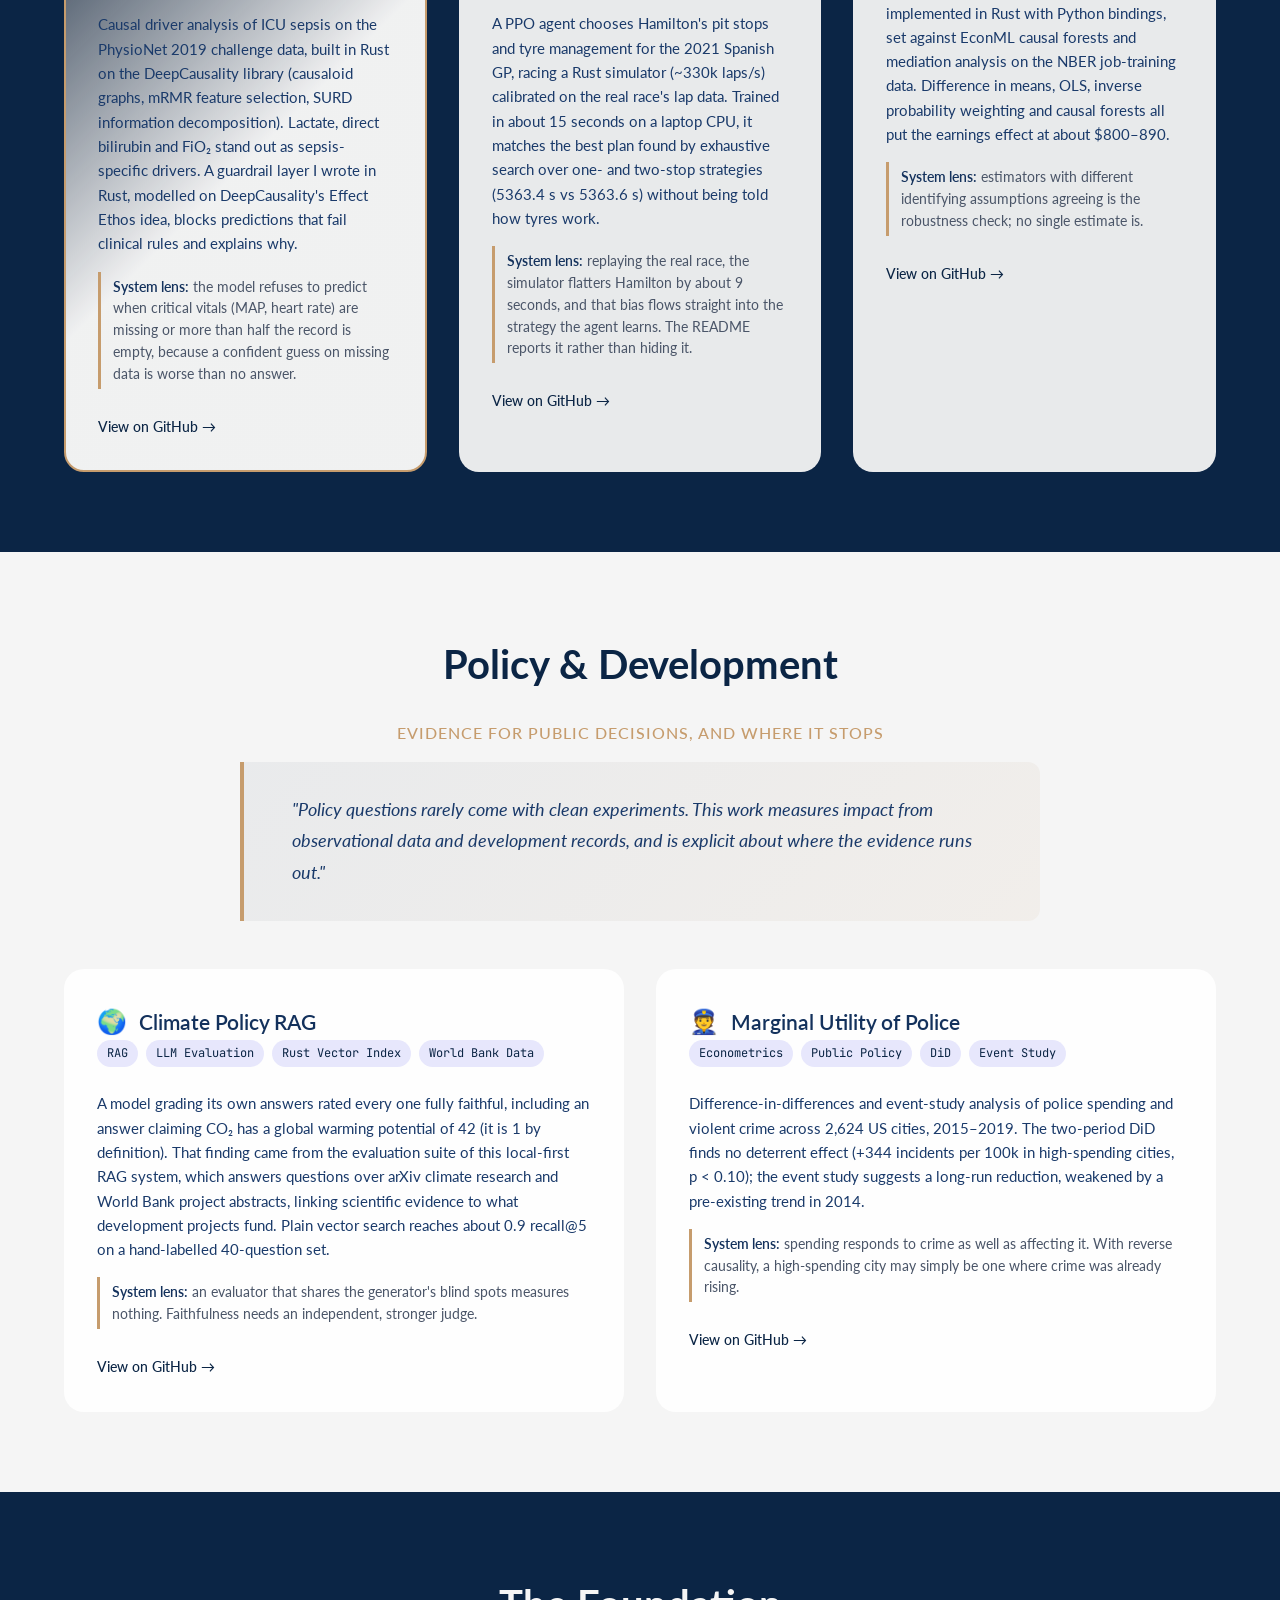
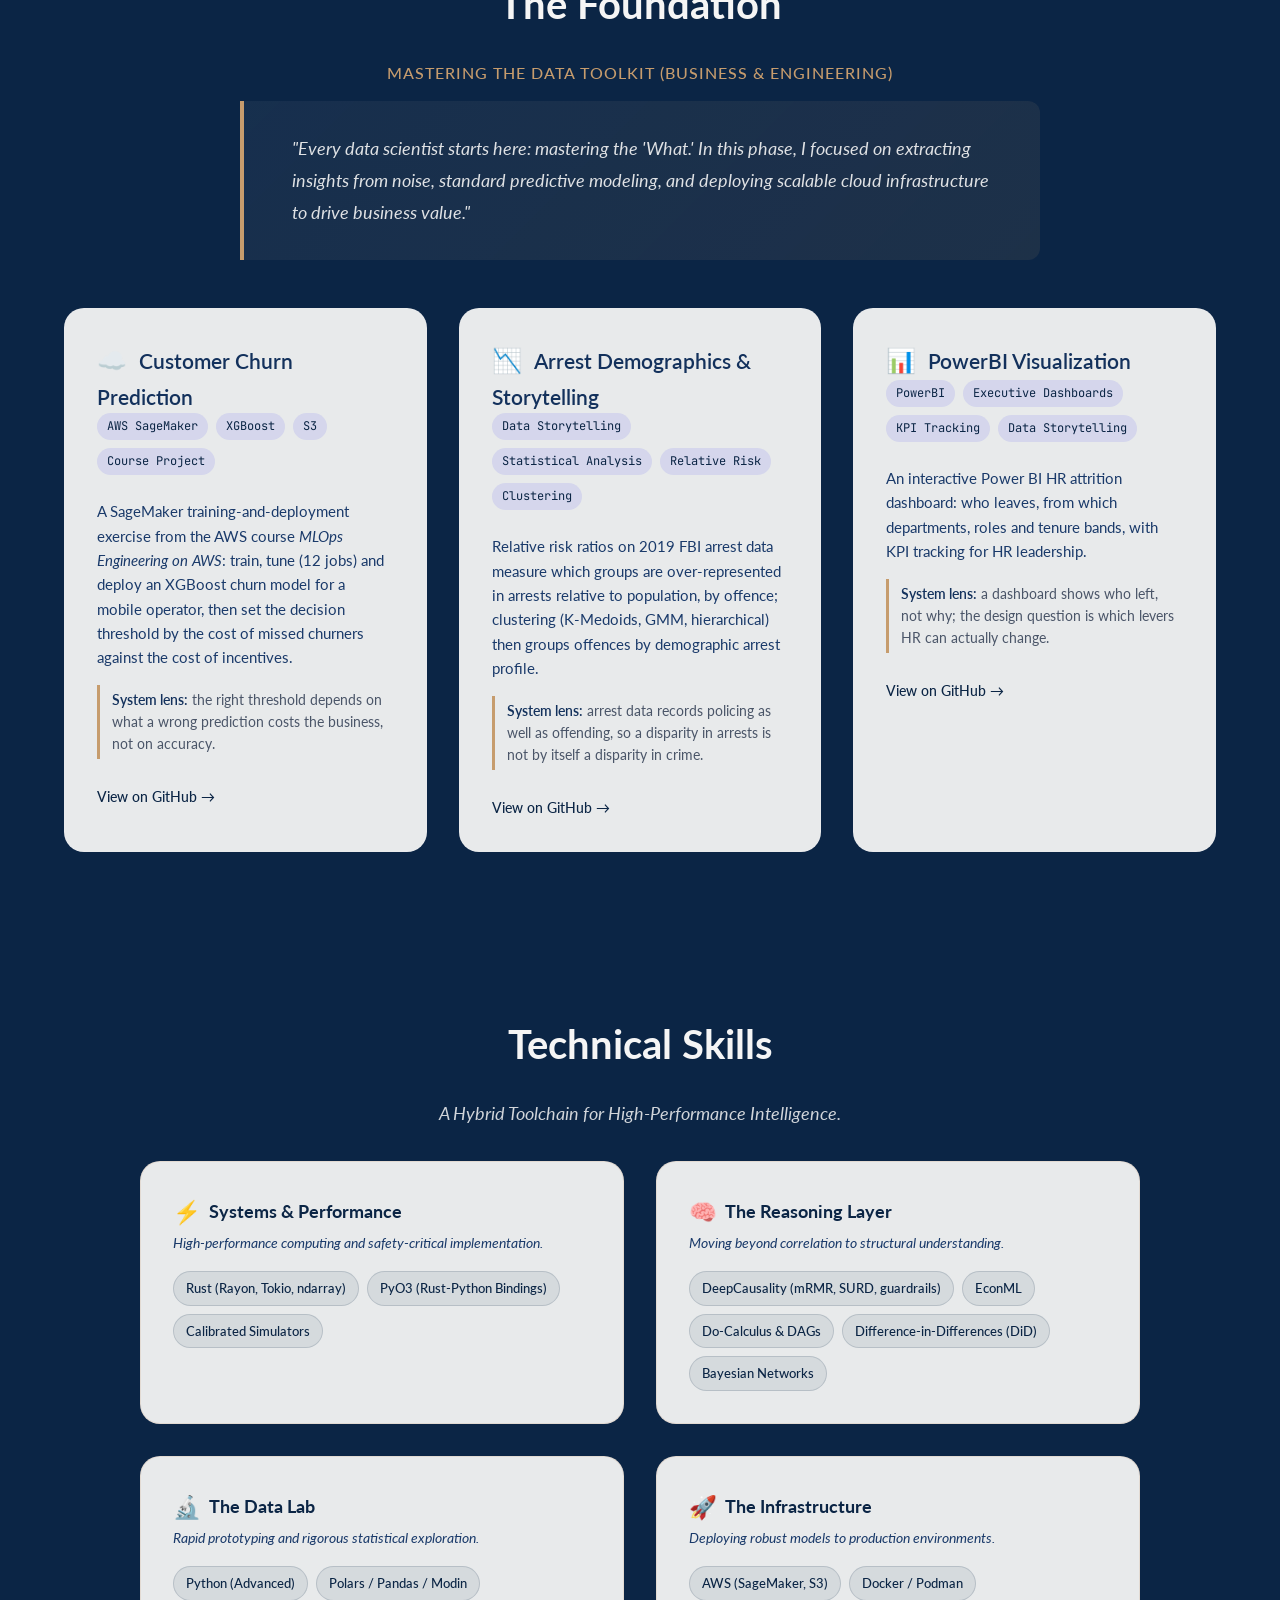
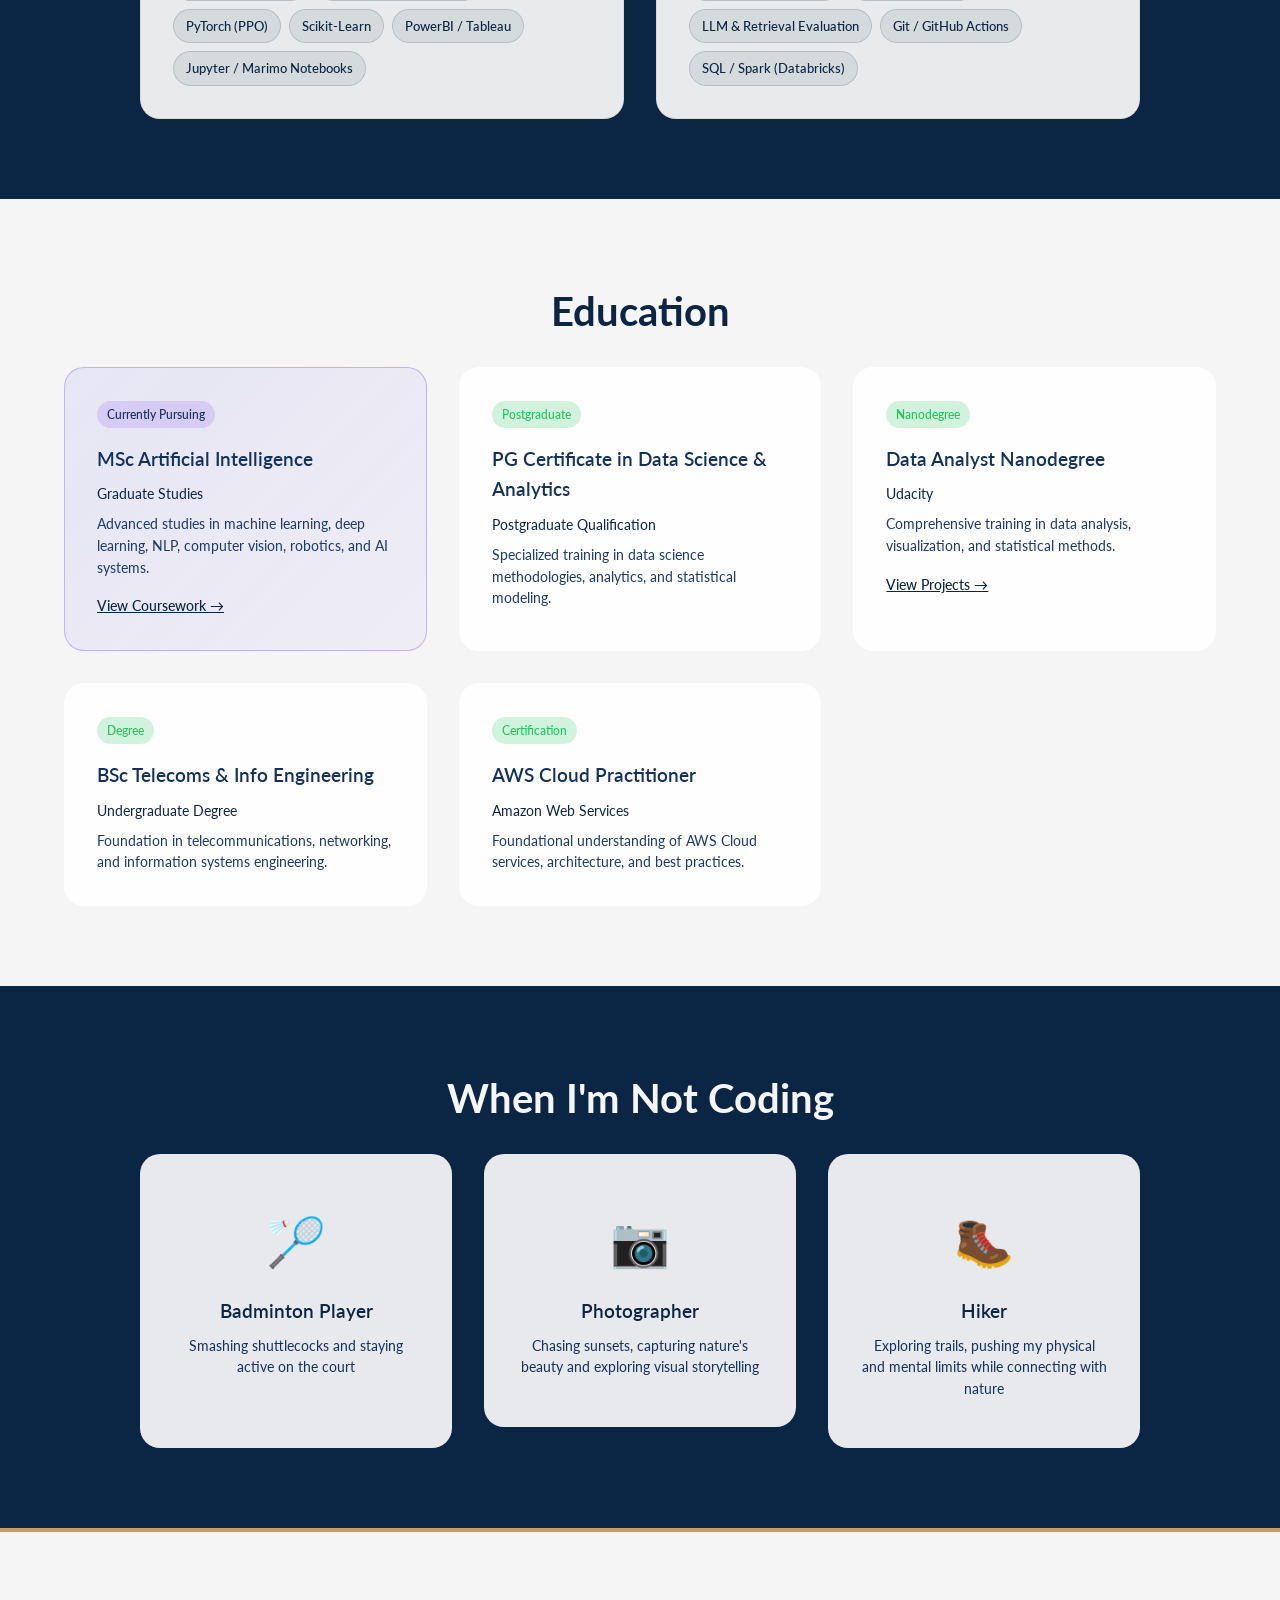
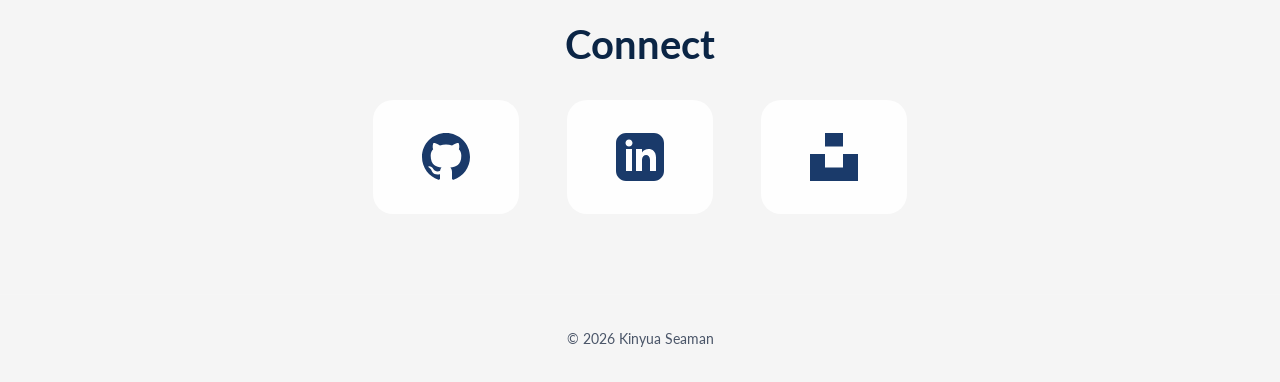
==== commit a3ab992f: "Align project cards with what each repo shows; add system-lens lines Hero uses the causal-AI positio" ====
--- a/index.html
+++ b/index.html
@@ -47,7 +47,7 @@
             </button>
             <ul class="nav-links" id="nav-links">
                 <li><a href="#act-iii">The Architect</a></li>
-                <li><a href="#act-ii">The Inquiry</a></li>
+                <li><a href="#act-ii">Policy &amp; Development</a></li>
                 <li><a href="#act-i">The Foundation</a></li>
                 <li><a href="#skills">Skills</a></li>
                 <li><a href="blog/">Blog</a></li>
@@ -66,8 +66,8 @@
         <div class="hero-content">
             <p class="hero-greeting">Hello, I'm</p>
             <h1 class="hero-name">Kinyua Seaman</h1>
-            <p class="hero-tagline">Data Scientist | ML Engineer</p>
-            <p class="hero-description">Engineering AI that Reasons, Not Just Predicts.</p>
+            <p class="hero-tagline">Causal AI that understands the system it changes, and the teams that build it.</p>
+            <p class="hero-description">Data Scientist at Safaricom · Telecoms Engineer · MSc AI researching explainable AI</p>
             <div class="hero-cta">
                 <a href="#act-iii" class="btn btn-primary">See The Evolution</a>
                 <a href="#contact" class="btn btn-secondary">Contact Me</a>
@@ -101,26 +101,30 @@
                 <p class="act-subtitle">Engineering Causal Intelligence & Systems (Current Focus)</p>
             </div>
             <blockquote class="manifesto">
-                "True AI requires reasoning, not just pattern matching. I now build production-grade systems in Rust
-                that integrate Causal Inference with Machine Learning. My focus is on 'Safety Guardrails'—ensuring AI
-                is robust, explainable, and accountable in critical environments."
+                "Pattern matching is not enough when a model's output changes the system it measures. My current work
+                combines causal inference with machine learning, uses Rust where speed or safety matters, and treats
+                knowing when a model should not answer as part of the design."
             </blockquote>
             <div class="projects-grid">
                 <!-- Deep Causality -->
                 <article class="project-card flagship">
                     <div class="project-badge">Flagship</div>
                     <div class="project-icon">🔬</div>
-                    <h3 class="project-title">Deep Causality</h3>
+                    <h3 class="project-title">Deep Causality: ICU Sepsis</h3>
                     <div class="project-tech">
                         <span class="tech-tag">Rust</span>
-                        <span class="tech-tag">Safety-Critical AI</span>
-                        <span class="tech-tag">Hyper-geometric</span>
-                        <span class="tech-tag">Deontic Guardrails</span>
-                    </div>
-                    <p class="project-description">Architected a hyper-geometric causal reasoning engine in Rust to
-                        solve the "Black Box" reliability problem. Designed the Effect Ethos—a deterministic safety
-                        layer—to prevent AI hallucinations in life-critical ICU Sepsis detection, prioritizing clinical
-                        explainability over raw predictive metrics.</p>
+                        <span class="tech-tag">DeepCausality</span>
+                        <span class="tech-tag">Information Theory</span>
+                        <span class="tech-tag">Safety Guardrails</span>
+                    </div>
+                    <p class="project-description">Causal driver analysis of ICU sepsis on the PhysioNet 2019
+                        challenge data, built in Rust on the DeepCausality library (causaloid graphs, mRMR feature
+                        selection, SURD information decomposition). Lactate, direct bilirubin and FiO₂ stand out as
+                        sepsis-specific drivers. A guardrail layer I wrote in Rust, modelled on DeepCausality's
+                        Effect Ethos idea, blocks predictions that fail clinical rules and explains why.</p>
+                    <p class="project-lens"><strong>System lens:</strong> the model refuses to predict when critical
+                        vitals (MAP, heart rate) are missing or more than half the record is empty, because a confident
+                        guess on missing data is worse than no answer.</p>
                     <a href="https://github.com/KeSeaman/Deep_Causality" class="project-link" target="_blank">
                         View on GitHub →
                     </a>
@@ -129,17 +133,21 @@
                 <!-- F1 MLOps -->
                 <article class="project-card">
                     <div class="project-icon">🏎️</div>
-                    <h3 class="project-title">F1 MLOps</h3>
-                    <div class="project-tech">
-                        <span class="tech-tag">Multi-Agent RL</span>
-                        <span class="tech-tag">Latency-Critical</span>
-                        <span class="tech-tag">Distributed Computing</span>
-                        <span class="tech-tag">Ray</span>
-                    </div>
-                    <p class="project-description">Engineered a latency-critical Multi-Agent Reinforcement Learning
-                        system for race strategy. Orchestrated a hybrid architecture: high-fidelity Rust simulations
-                        for physics and Ray RLlib for distributed agent training, optimizing pit-stop decisions under
-                        uncertainty.</p>
+                    <h3 class="project-title">F1 Pit-Strategy RL</h3>
+                    <div class="project-tech">
+                        <span class="tech-tag">Reinforcement Learning</span>
+                        <span class="tech-tag">PPO</span>
+                        <span class="tech-tag">Rust Simulator</span>
+                        <span class="tech-tag">PyO3</span>
+                    </div>
+                    <p class="project-description">A PPO agent chooses Hamilton's pit stops and tyre management for
+                        the 2021 Spanish GP, racing a Rust simulator (~330k laps/s) calibrated on the real race's lap
+                        data. Trained in about 15 seconds on a laptop CPU, it matches the best plan found by exhaustive
+                        search over one- and two-stop strategies (5363.4 s vs 5363.6 s) without being told how tyres
+                        work.</p>
+                    <p class="project-lens"><strong>System lens:</strong> replaying the real race, the simulator
+                        flatters Hamilton by about 9 seconds, and that bias flows straight into the strategy the agent
+                        learns. The README reports it rather than hiding it.</p>
                     <a href="https://github.com/KeSeaman/F1_MLOps" class="project-link" target="_blank">
                         View on GitHub →
                     </a>
@@ -148,18 +156,20 @@
                 <!-- Causal Inference Library -->
                 <article class="project-card">
                     <div class="project-icon">📊</div>
-                    <h3 class="project-title">Causal Inference Library</h3>
+                    <h3 class="project-title">Causal Rust Core</h3>
                     <div class="project-tech">
                         <span class="tech-tag">Rust</span>
-                        <span class="tech-tag">Polars</span>
+                        <span class="tech-tag">PyO3</span>
                         <span class="tech-tag">Econometrics</span>
-                        <span class="tech-tag">SIMD</span>
-                    </div>
-                    <p class="project-description">Re-implemented standard econometric estimators (IV/2SLS, Causal
-                        Forests) in Rust/Polars to eliminate Python bottlenecks. Achieved 10x performance gains over
-                        EconML, enabling causal discovery on high-dimensional datasets previously deemed
-                        computationally too expensive.</p>
-                    <a href="https://github.com/KeSeaman/Casual-Analytics" class="project-link" target="_blank">
+                        <span class="tech-tag">EconML</span>
+                    </div>
+                    <p class="project-description">OLS, IV/2SLS and difference-in-differences implemented in Rust with
+                        Python bindings, set against EconML causal forests and mediation analysis on the NBER
+                        job-training data. Difference in means, OLS, inverse probability weighting and causal forests
+                        all put the earnings effect at about $800–890.</p>
+                    <p class="project-lens"><strong>System lens:</strong> estimators with different identifying
+                        assumptions agreeing is the robustness check; no single estimate is.</p>
+                    <a href="https://github.com/KeSeaman/Causal-Analytics" class="project-link" target="_blank">
                         View on GitHub →
                     </a>
                 </article>
@@ -171,14 +181,12 @@
     <section id="act-ii" class="act-section act-ii">
         <div class="container">
             <div class="act-header">
-                <h2 class="section-title">The Inquiry</h2>
-                <p class="act-subtitle">The Limits of Correlation (Research & Policy)</p>
+                <h2 class="section-title">Policy &amp; Development</h2>
+                <p class="act-subtitle">Evidence for public decisions, and where it stops</p>
             </div>
             <blockquote class="manifesto">
-                "Predictive accuracy isn't enough when the world changes. Driven by an insatiable curiosity, I began
-                questioning the 'Black Box' nature of standard models. I wasn't satisfied with knowing that a model
-                worked; I needed to know why. This pushed me to move from observing correlations to measuring impact
-                using Econometrics and Policy Analysis."
+                "Policy questions rarely come with clean experiments. This work measures impact from observational
+                data and development records, and is explicit about where the evidence runs out."
             </blockquote>
             <div class="projects-grid">
                 <!-- Climate Policy RAG -->
@@ -187,13 +195,18 @@
                     <h3 class="project-title">Climate Policy RAG</h3>
                     <div class="project-tech">
                         <span class="tech-tag">RAG</span>
-                        <span class="tech-tag">Vector Search</span>
-                        <span class="tech-tag">NLP</span>
-                        <span class="tech-tag">Multi-Agent Systems</span>
-                    </div>
-                    <p class="project-description">Developed a Multi-Agent RAG system to navigate conflicted scientific
-                        literature (IPCC/UNFCCC). Utilized Rust-backed SIMD vector search and functional orchestration
-                        to synthesize policy insights, reducing "hallucination" risks in high-compliance domains.</p>
+                        <span class="tech-tag">LLM Evaluation</span>
+                        <span class="tech-tag">Rust Vector Index</span>
+                        <span class="tech-tag">World Bank Data</span>
+                    </div>
+                    <p class="project-description">A model grading its own answers rated every one fully faithful,
+                        including an answer claiming CO₂ has a global warming potential of 42 (it is 1 by definition).
+                        That finding came from the evaluation suite of this local-first RAG system, which answers
+                        questions over arXiv climate research and World Bank project abstracts, linking scientific
+                        evidence to what development projects fund. Plain vector search reaches about 0.9 recall@5 on
+                        a hand-labelled 40-question set.</p>
+                    <p class="project-lens"><strong>System lens:</strong> an evaluator that shares the generator's
+                        blind spots measures nothing. Faithfulness needs an independent, stronger judge.</p>
                     <a href="https://github.com/KeSeaman/ClimatePolicyRAG" class="project-link" target="_blank">
                         View on GitHub →
                     </a>
@@ -205,14 +218,17 @@
                     <h3 class="project-title">Marginal Utility of Police</h3>
                     <div class="project-tech">
                         <span class="tech-tag">Econometrics</span>
-                        <span class="tech-tag">Policy Analysis</span>
-                        <span class="tech-tag">Causal Inference</span>
+                        <span class="tech-tag">Public Policy</span>
                         <span class="tech-tag">DiD</span>
-                    </div>
-                    <p class="project-description">Conducted a rigorous Difference-in-Differences (DiD) study to isolate
-                        the causal impact of fiscal policy on crime rates. Applied advanced panel data techniques to
-                        control for omitted variable bias, providing unbiased evidence for public sector resource
-                        allocation.</p>
+                        <span class="tech-tag">Event Study</span>
+                    </div>
+                    <p class="project-description">Difference-in-differences and event-study analysis of police
+                        spending and violent crime across 2,624 US cities, 2015–2019. The two-period DiD finds no
+                        deterrent effect (+344 incidents per 100k in high-spending cities, p &lt; 0.10); the event study
+                        suggests a long-run reduction, weakened by a pre-existing trend in 2014.</p>
+                    <p class="project-lens"><strong>System lens:</strong> spending responds to crime as well as
+                        affecting it. With reverse causality, a high-spending city may simply be one where crime was
+                        already rising.</p>
                     <a href="https://github.com/KeSeaman/Marginal_Utility_Police_Force" class="project-link"
                         target="_blank">
                         View on GitHub →
@@ -240,14 +256,17 @@
                     <div class="project-icon">☁️</div>
                     <h3 class="project-title">Customer Churn Prediction</h3>
                     <div class="project-tech">
-                        <span class="tech-tag">MLOps</span>
                         <span class="tech-tag">AWS SageMaker</span>
                         <span class="tech-tag">XGBoost</span>
-                        <span class="tech-tag">Pipeline Architecture</span>
-                    </div>
-                    <p class="project-description">Deployed a production-grade MLOps pipeline on AWS SageMaker.
-                        Integrated XGBoost with cloud-native infrastructure (S3/Lambda) to transform raw behavioral
-                        logs into real-time revenue retention signals, focusing on scalability and model monitoring.</p>
+                        <span class="tech-tag">S3</span>
+                        <span class="tech-tag">Course Project</span>
+                    </div>
+                    <p class="project-description">A SageMaker training-and-deployment exercise from the AWS course
+                        <em>MLOps Engineering on AWS</em>: train, tune (12 jobs) and deploy an XGBoost churn model for a
+                        mobile operator, then set the decision threshold by the cost of missed churners against the cost
+                        of incentives.</p>
+                    <p class="project-lens"><strong>System lens:</strong> the right threshold depends on what a wrong
+                        prediction costs the business, not on accuracy.</p>
                     <a href="https://github.com/KeSeaman/Customer-Churn-Prediction-with-Sagemaker" class="project-link"
                         target="_blank">
                         View on GitHub →
@@ -261,12 +280,14 @@
                     <div class="project-tech">
                         <span class="tech-tag">Data Storytelling</span>
                         <span class="tech-tag">Statistical Analysis</span>
-                        <span class="tech-tag">EDA</span>
-                        <span class="tech-tag">Business Intelligence</span>
-                    </div>
-                    <p class="project-description">Transformed raw law enforcement datasets into interactive Executive
-                        Decision Support systems. Built statistical visualizations that exposed systemic demographic
-                        disparities, turning static CSVs into actionable policy narratives.</p>
+                        <span class="tech-tag">Relative Risk</span>
+                        <span class="tech-tag">Clustering</span>
+                    </div>
+                    <p class="project-description">Relative risk ratios on 2019 FBI arrest data measure which groups are
+                        over-represented in arrests relative to population, by offence; clustering (K-Medoids, GMM,
+                        hierarchical) then groups offences by demographic arrest profile.</p>
+                    <p class="project-lens"><strong>System lens:</strong> arrest data records policing as well as
+                        offending, so a disparity in arrests is not by itself a disparity in crime.</p>
                     <a href="https://github.com/KeSeaman/Arrest_Demographics_Disparity" class="project-link"
                         target="_blank">
                         View on GitHub →
@@ -283,9 +304,10 @@
                         <span class="tech-tag">KPI Tracking</span>
                         <span class="tech-tag">Data Storytelling</span>
                     </div>
-                    <p class="project-description">Interactive business intelligence dashboards showcasing data
-                        storytelling and analytics capabilities. Built executive dashboards with KPI tracking and
-                        metrics for data-driven storytelling.</p>
+                    <p class="project-description">An interactive Power BI HR attrition dashboard: who leaves, from which
+                        departments, roles and tenure bands, with KPI tracking for HR leadership.</p>
+                    <p class="project-lens"><strong>System lens:</strong> a dashboard shows who left, not why; the
+                        design question is which levers HR can actually change.</p>
                     <a href="https://github.com/KeSeaman/PowerBI_Visualization" class="project-link" target="_blank">
                         View on GitHub →
                     </a>
@@ -305,10 +327,9 @@
                     <h3 class="tile-title"><span class="tile-icon">⚡</span> Systems & Performance</h3>
                     <p class="tile-subtitle">High-performance computing and safety-critical implementation.</p>
                     <div class="skill-tags">
-                        <span class="skill-tag">Rust (Actix, Rayon, Tokio)</span>
+                        <span class="skill-tag">Rust (Rayon, Tokio, ndarray)</span>
                         <span class="skill-tag">PyO3 (Rust-Python Bindings)</span>
-                        <span class="skill-tag">WebAssembly (WASM)</span>
-                        <span class="skill-tag">SIMD Optimization</span>
+                        <span class="skill-tag">Calibrated Simulators</span>
                     </div>
                 </div>
 
@@ -317,8 +338,8 @@
                     <h3 class="tile-title"><span class="tile-icon">🧠</span> The Reasoning Layer</h3>
                     <p class="tile-subtitle">Moving beyond correlation to structural understanding.</p>
                     <div class="skill-tags">
-                        <span class="skill-tag">DeepCausality (Author)</span>
-                        <span class="skill-tag">EconML / CausalML</span>
+                        <span class="skill-tag">DeepCausality (mRMR, SURD, guardrails)</span>
+                        <span class="skill-tag">EconML</span>
                         <span class="skill-tag">Do-Calculus & DAGs</span>
                         <span class="skill-tag">Difference-in-Differences (DiD)</span>
                         <span class="skill-tag">Bayesian Networks</span>
@@ -332,7 +353,7 @@
                     <div class="skill-tags">
                         <span class="skill-tag">Python (Advanced)</span>
                         <span class="skill-tag">Polars / Pandas / Modin</span>
-                        <span class="skill-tag">PyTorch / Ray RLlib</span>
+                        <span class="skill-tag">PyTorch (PPO)</span>
                         <span class="skill-tag">Scikit-Learn</span>
                         <span class="skill-tag">PowerBI / Tableau</span>
                         <span class="skill-tag">Jupyter / Marimo Notebooks</span>
@@ -344,11 +365,11 @@
                     <h3 class="tile-title"><span class="tile-icon">🚀</span> The Infrastructure</h3>
                     <p class="tile-subtitle">Deploying robust models to production environments.</p>
                     <div class="skill-tags">
-                        <span class="skill-tag">AWS (SageMaker, Lambda, S3)</span>
-                        <span class="skill-tag">Docker / Kubernetes</span>
-                        <span class="skill-tag">MLOps Pipelines</span>
-                        <span class="skill-tag">Git / CI/CD</span>
-                        <span class="skill-tag">SQL / NoSQL</span>
+                        <span class="skill-tag">AWS (SageMaker, S3)</span>
+                        <span class="skill-tag">Docker / Podman</span>
+                        <span class="skill-tag">LLM &amp; Retrieval Evaluation</span>
+                        <span class="skill-tag">Git / GitHub Actions</span>
+                        <span class="skill-tag">SQL / Spark (Databricks)</span>
                     </div>
                 </div>
             </div>
@@ -461,7 +482,7 @@
     <!-- Footer -->
     <footer class="footer">
         <div class="container">
-            <p>© 2026 Kinyua Seaman. Built with passion.</p>
+            <p>© 2026 Kinyua Seaman</p>
         </div>
     </footer>
 
--- a/styles.css
+++ b/styles.css
@@ -1354,4 +1354,18 @@
 .fade-in.visible {
     opacity: 1;
     transform: translateY(0);
-}+}
+/* System lens line on project cards */
+.project-lens {
+    font-size: 0.88rem;
+    color: var(--color-text-muted);
+    border-left: 3px solid var(--color-accent-tertiary);
+    padding: 0.25rem 0 0.25rem 0.75rem;
+    margin: calc(-1 * var(--spacing-xs)) 0 var(--spacing-md);
+    line-height: 1.55;
+}
+
+.project-lens strong {
+    color: var(--color-text-primary);
+    font-weight: 600;
+}
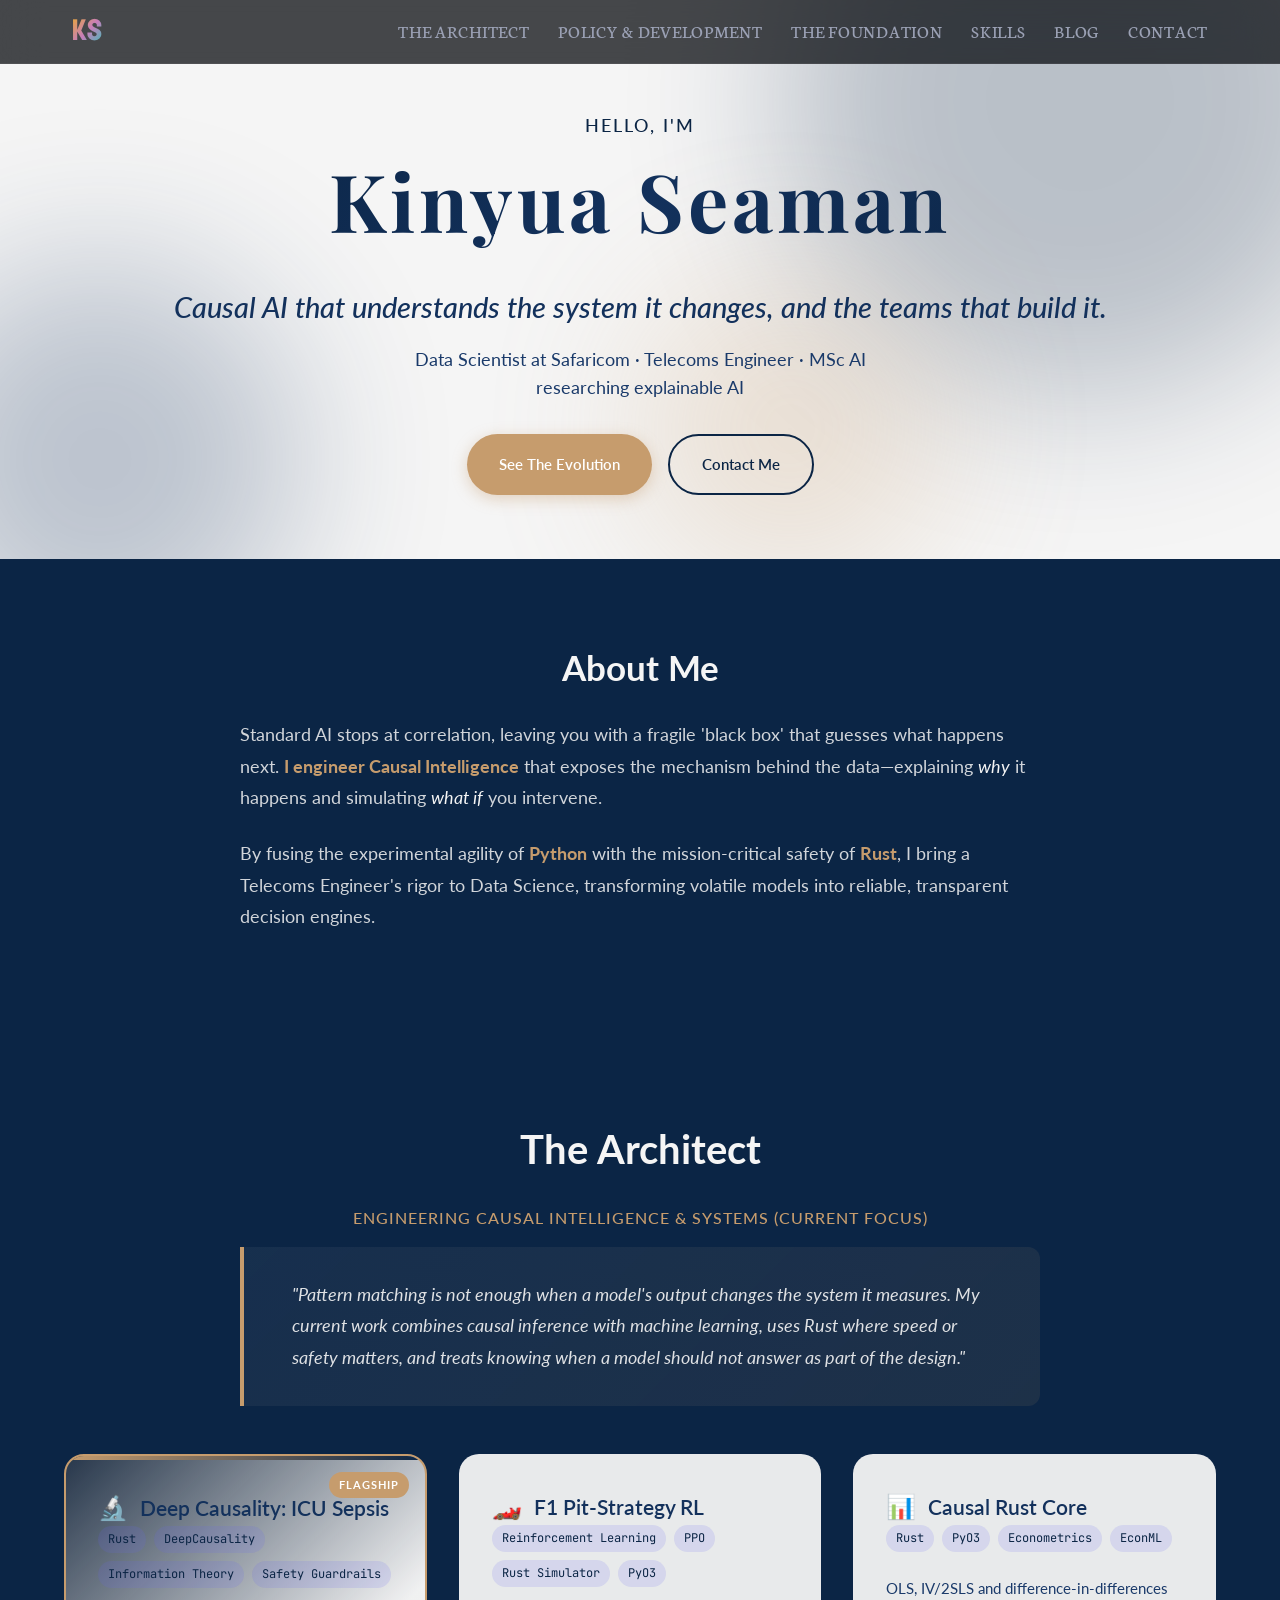
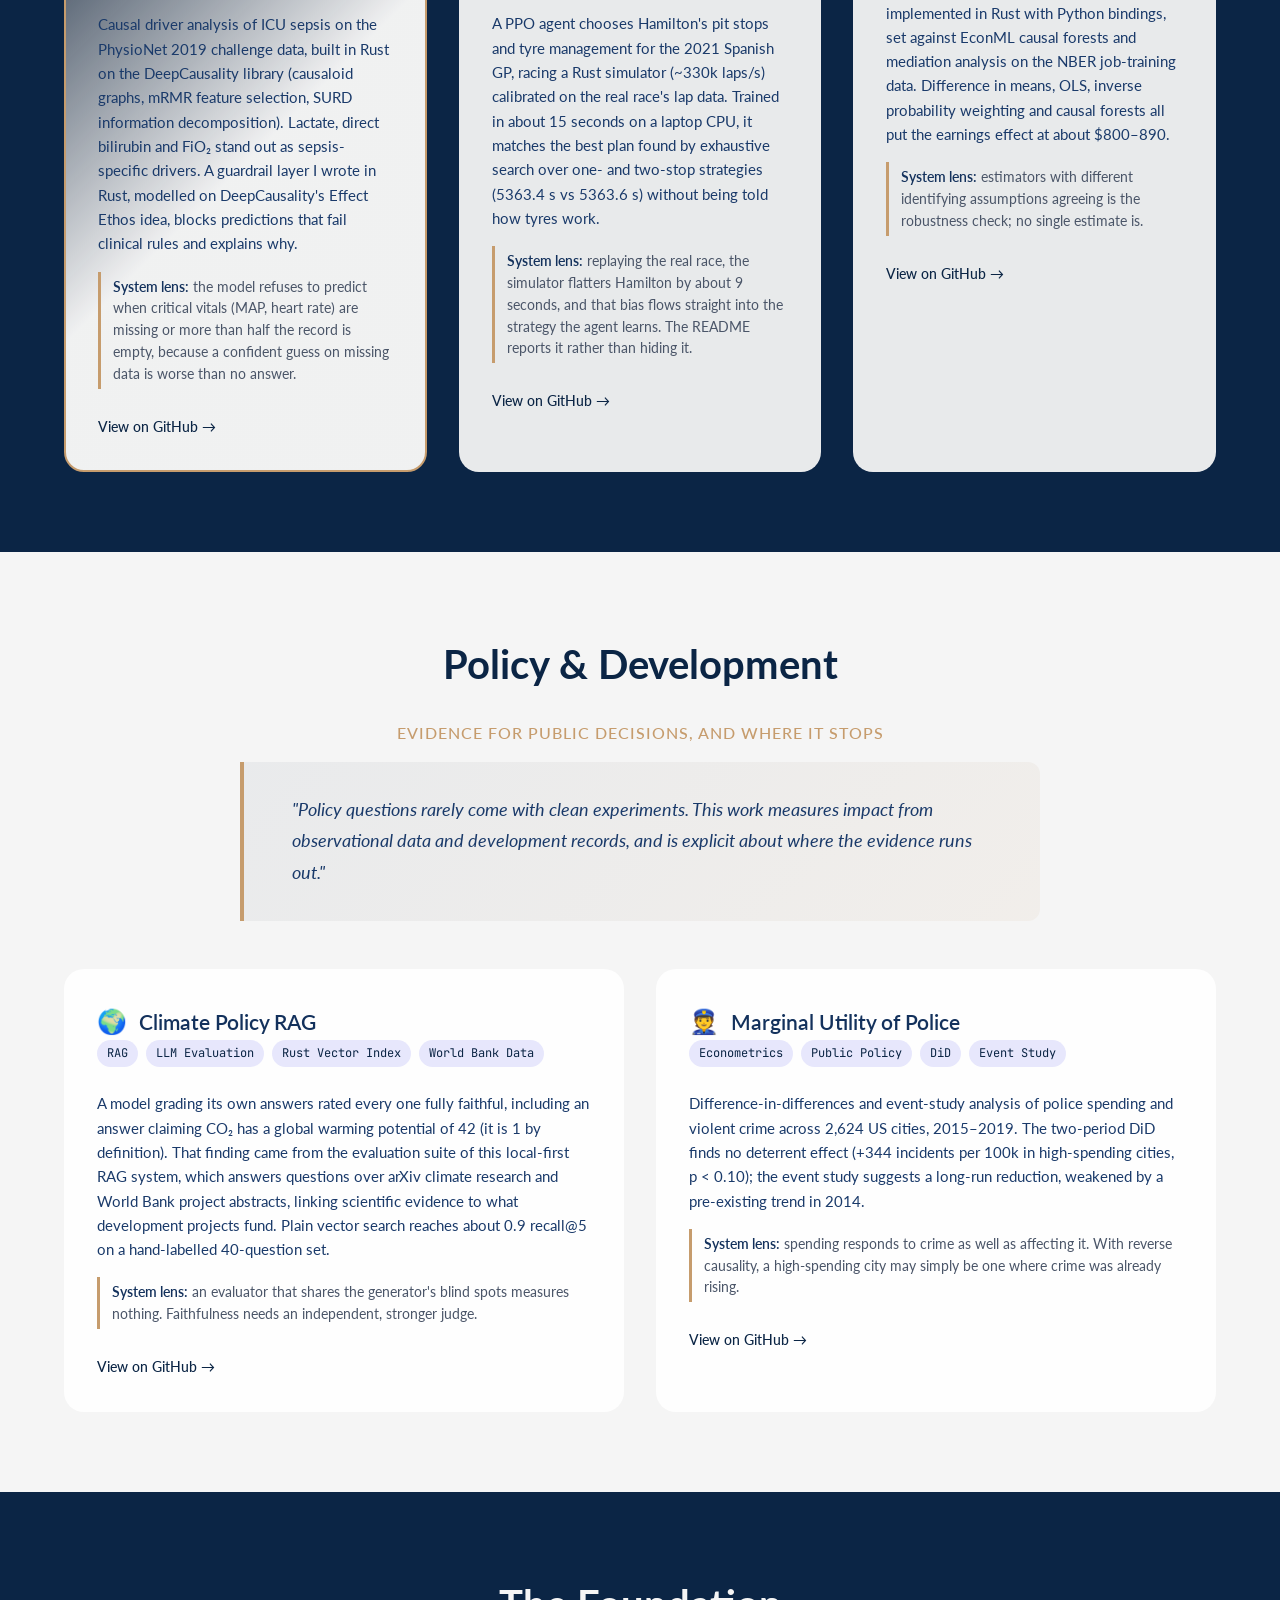
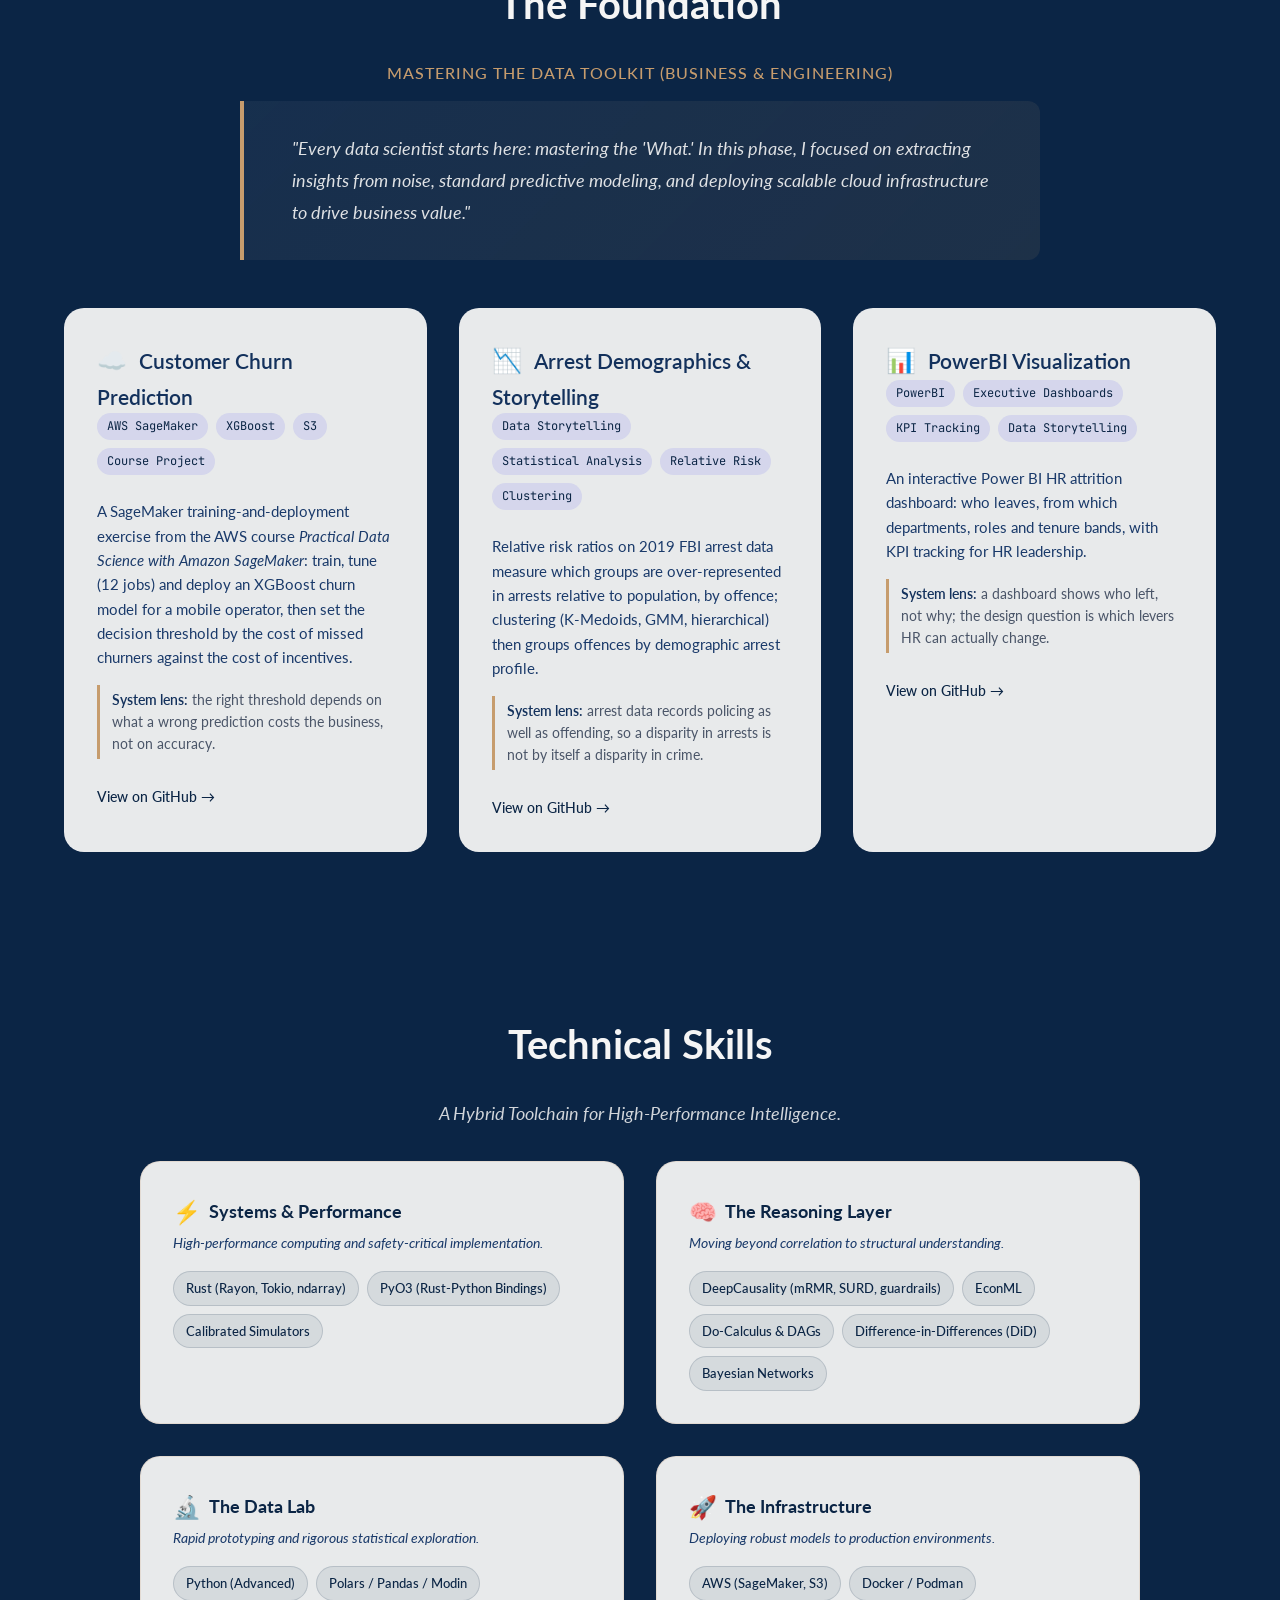
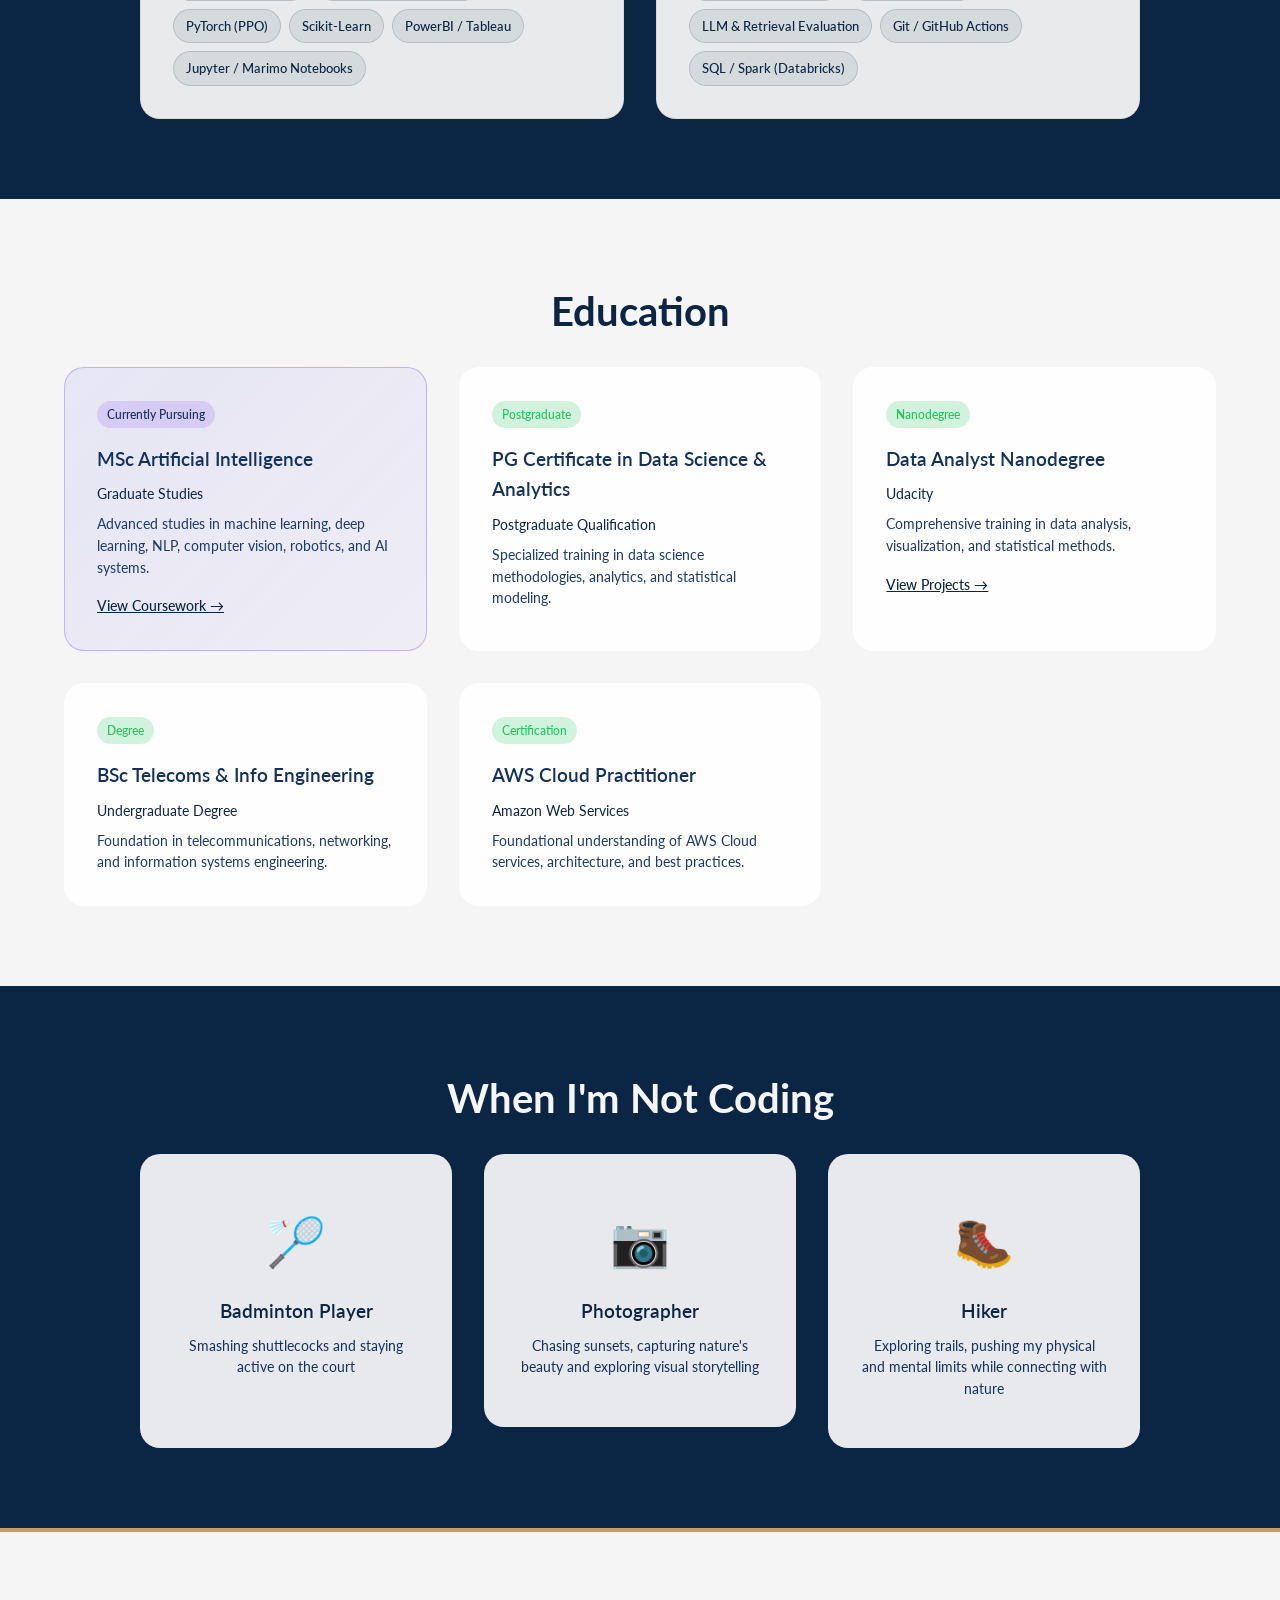
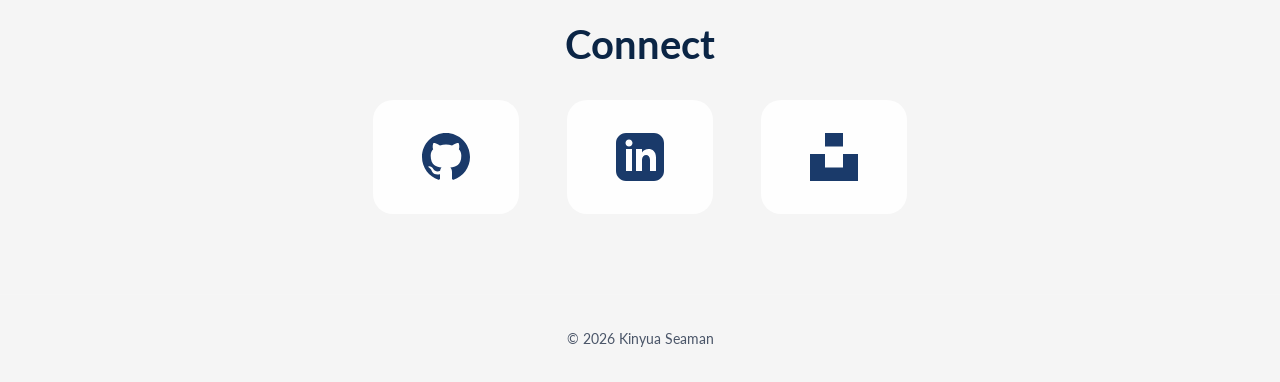
==== commit 3e8ff2d2: "Churn card: credit Practical Data Science with Amazon SageMaker" ====
--- a/index.html
+++ b/index.html
@@ -262,7 +262,7 @@
                         <span class="tech-tag">Course Project</span>
                     </div>
                     <p class="project-description">A SageMaker training-and-deployment exercise from the AWS course
-                        <em>MLOps Engineering on AWS</em>: train, tune (12 jobs) and deploy an XGBoost churn model for a
+                        <em>Practical Data Science with Amazon SageMaker</em>: train, tune (12 jobs) and deploy an XGBoost churn model for a
                         mobile operator, then set the decision threshold by the cost of missed churners against the cost
                         of incentives.</p>
                     <p class="project-lens"><strong>System lens:</strong> the right threshold depends on what a wrong
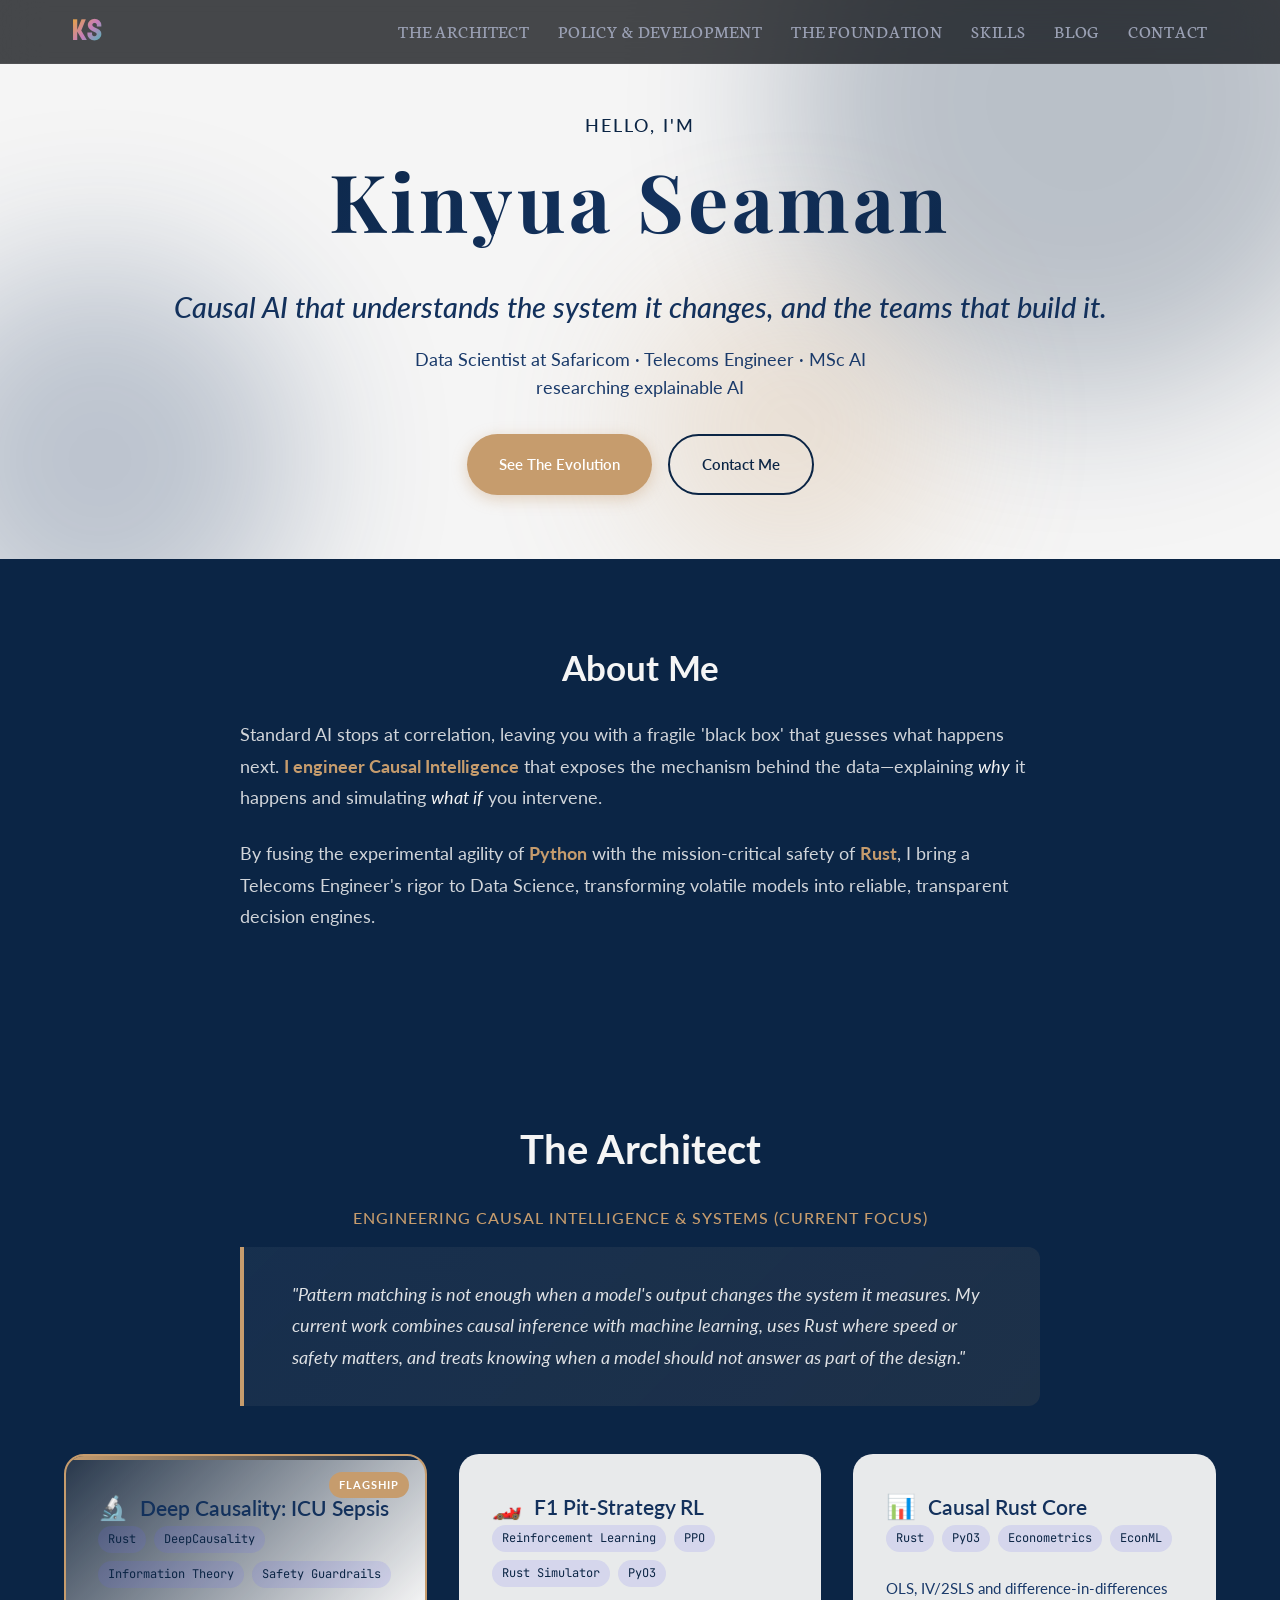
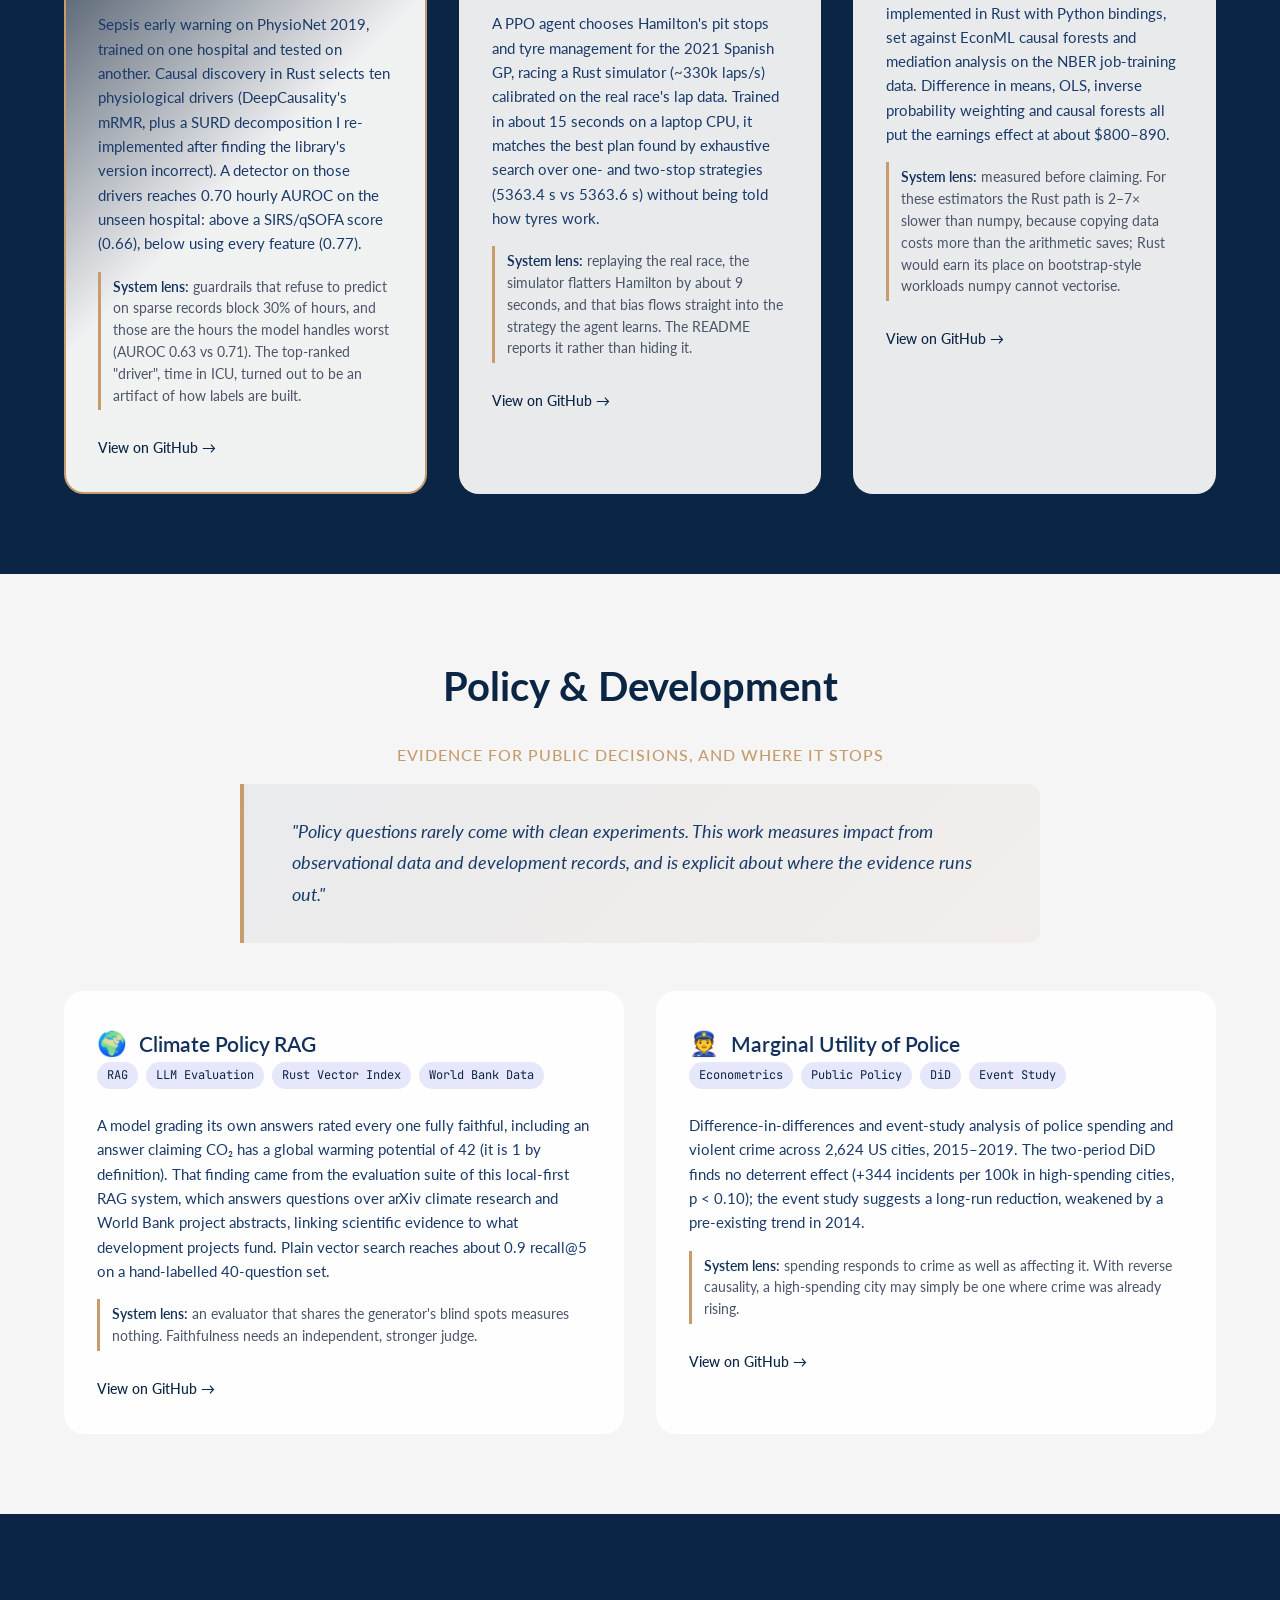
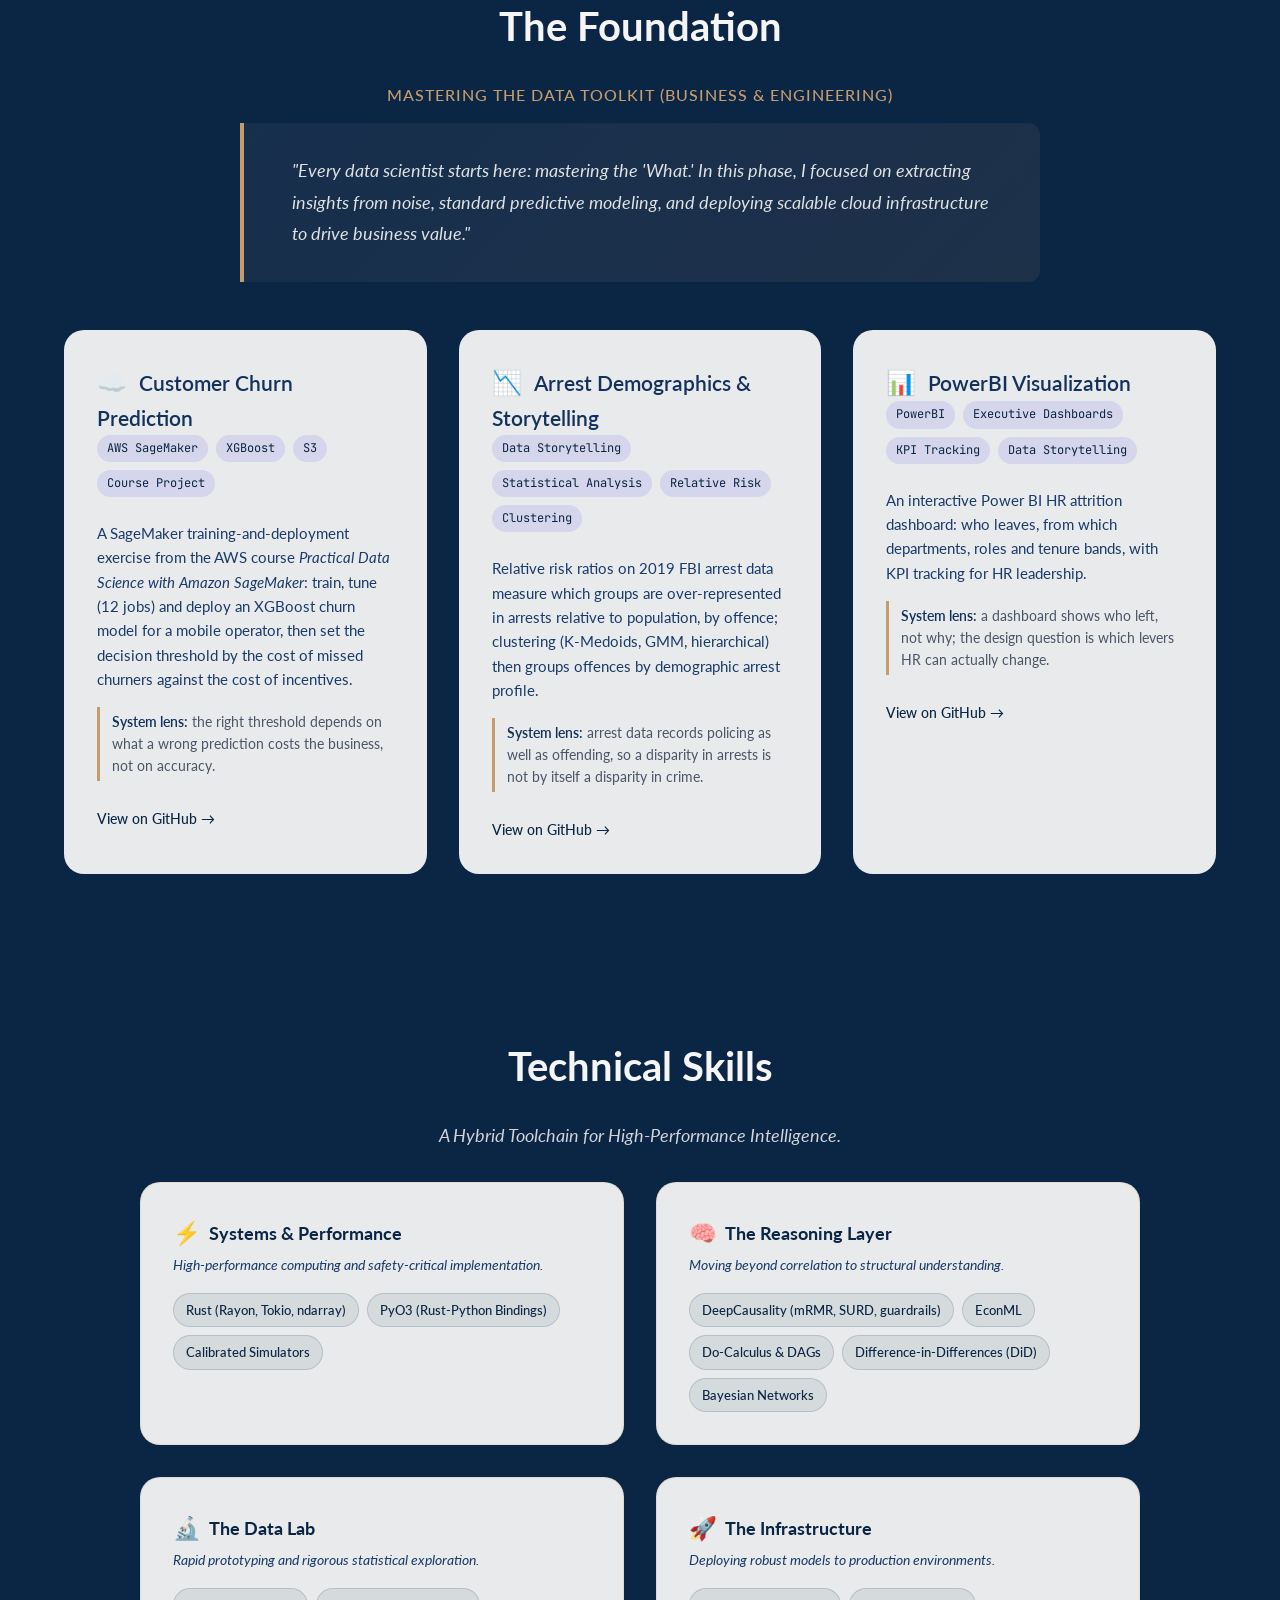
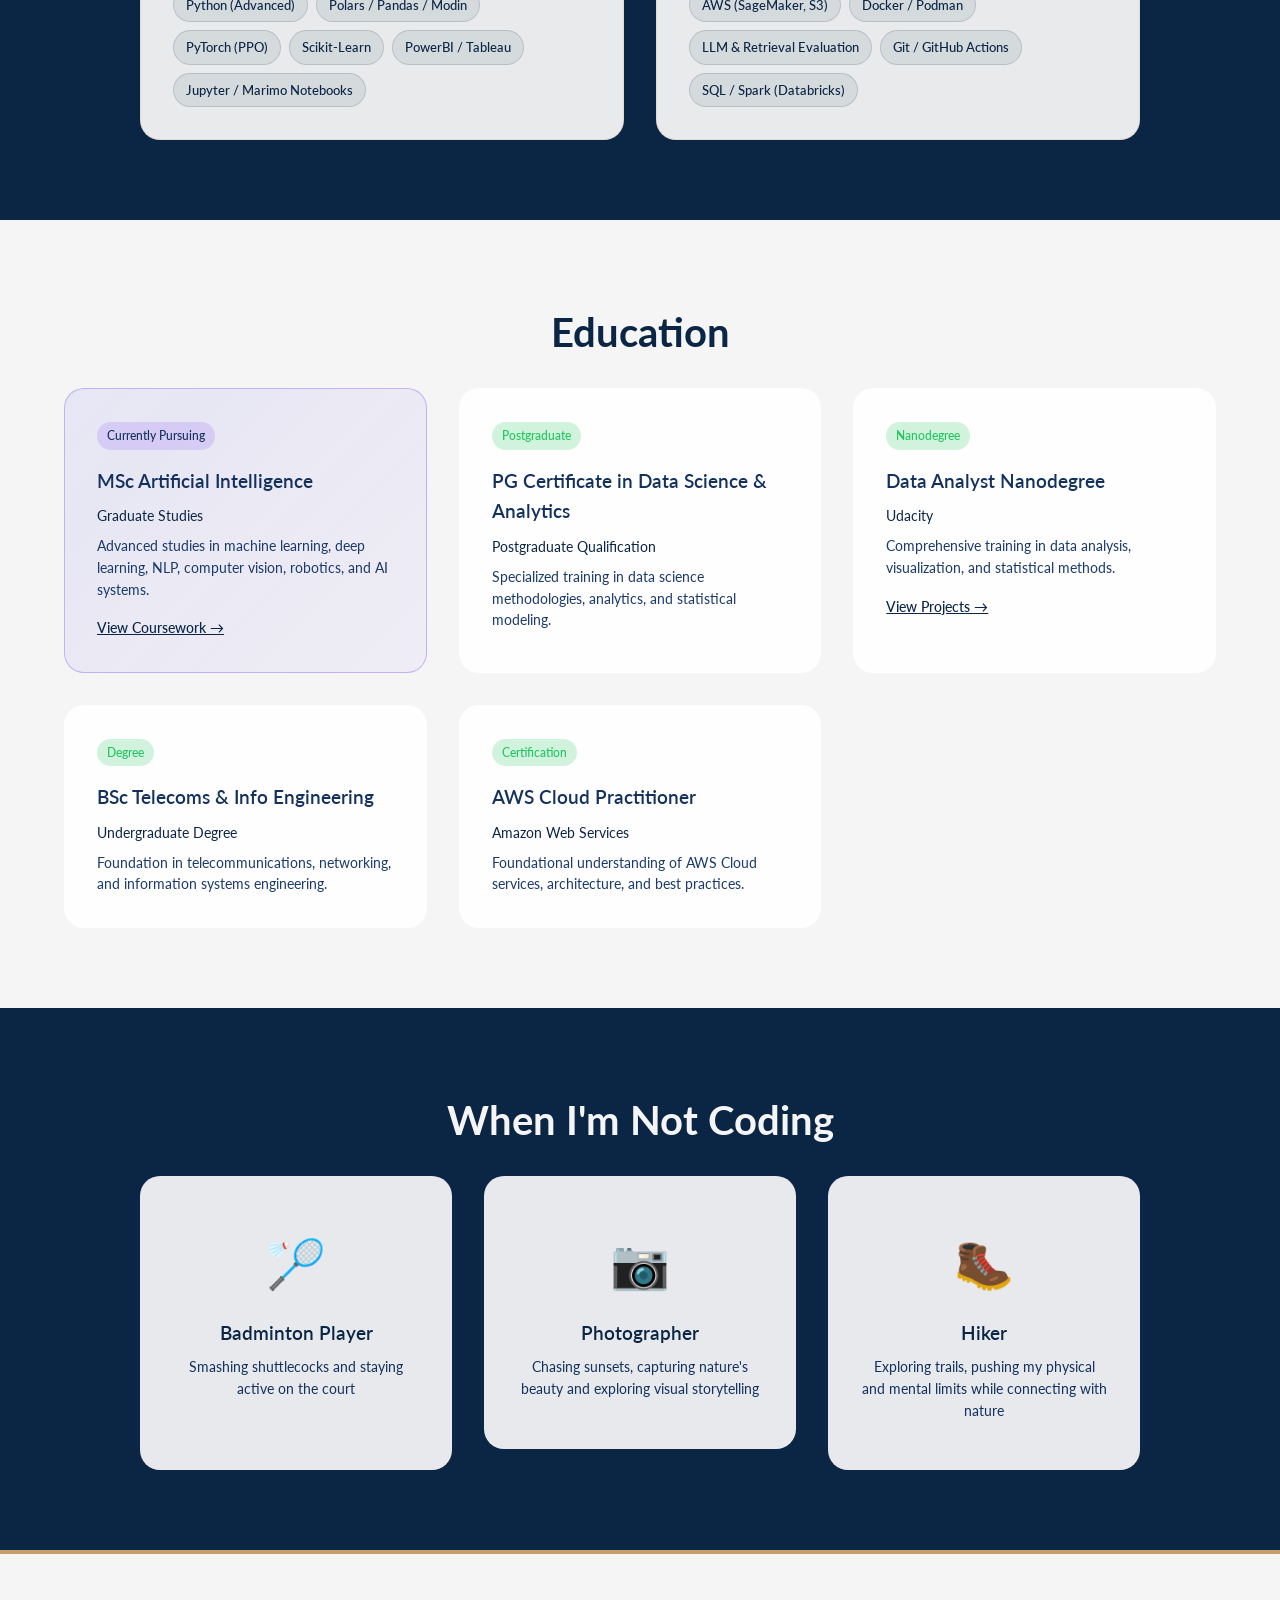
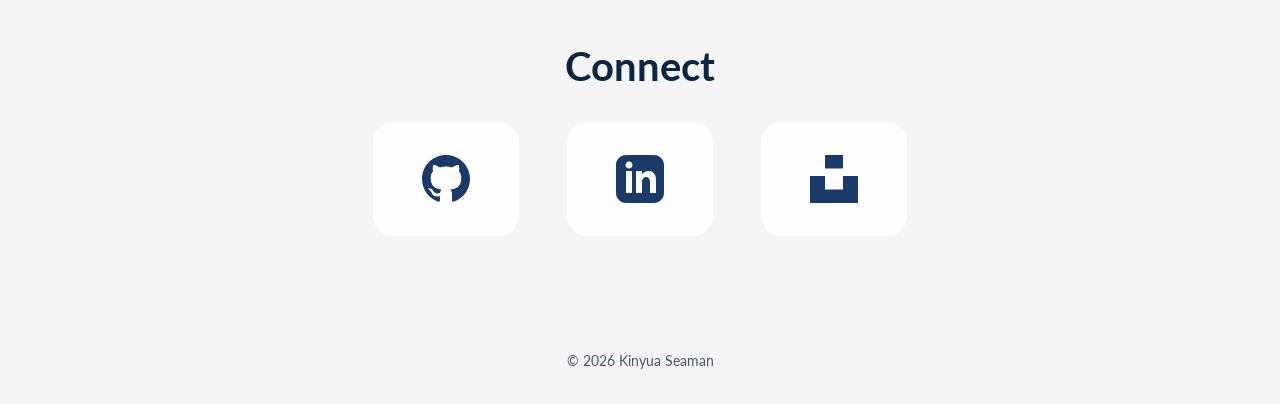
==== commit c01a719f: "Deep Causality and Causal Rust Core cards: report measured results" ====
--- a/index.html
+++ b/index.html
@@ -117,14 +117,14 @@
                         <span class="tech-tag">Information Theory</span>
                         <span class="tech-tag">Safety Guardrails</span>
                     </div>
-                    <p class="project-description">Causal driver analysis of ICU sepsis on the PhysioNet 2019
-                        challenge data, built in Rust on the DeepCausality library (causaloid graphs, mRMR feature
-                        selection, SURD information decomposition). Lactate, direct bilirubin and FiO₂ stand out as
-                        sepsis-specific drivers. A guardrail layer I wrote in Rust, modelled on DeepCausality's
-                        Effect Ethos idea, blocks predictions that fail clinical rules and explains why.</p>
-                    <p class="project-lens"><strong>System lens:</strong> the model refuses to predict when critical
-                        vitals (MAP, heart rate) are missing or more than half the record is empty, because a confident
-                        guess on missing data is worse than no answer.</p>
+                    <p class="project-description">Sepsis early warning on PhysioNet 2019, trained on one hospital
+                        and tested on another. Causal discovery in Rust selects ten physiological drivers (DeepCausality's
+                        mRMR, plus a SURD decomposition I re-implemented after finding the library's version incorrect).
+                        A detector on those drivers reaches 0.70 hourly AUROC on the unseen hospital: above a SIRS/qSOFA
+                        score (0.66), below using every feature (0.77).</p>
+                    <p class="project-lens"><strong>System lens:</strong> guardrails that refuse to predict on sparse
+                        records block 30% of hours, and those are the hours the model handles worst (AUROC 0.63 vs 0.71).
+                        The top-ranked "driver", time in ICU, turned out to be an artifact of how labels are built.</p>
                     <a href="https://github.com/KeSeaman/Deep_Causality" class="project-link" target="_blank">
                         View on GitHub →
                     </a>
@@ -167,8 +167,9 @@
                         Python bindings, set against EconML causal forests and mediation analysis on the NBER
                         job-training data. Difference in means, OLS, inverse probability weighting and causal forests
                         all put the earnings effect at about $800–890.</p>
-                    <p class="project-lens"><strong>System lens:</strong> estimators with different identifying
-                        assumptions agreeing is the robustness check; no single estimate is.</p>
+                    <p class="project-lens"><strong>System lens:</strong> measured before claiming. For these
+                        estimators the Rust path is 2–7× slower than numpy, because copying data costs more than the
+                        arithmetic saves; Rust would earn its place on bootstrap-style workloads numpy cannot vectorise.</p>
                     <a href="https://github.com/KeSeaman/Causal-Analytics" class="project-link" target="_blank">
                         View on GitHub →
                     </a>
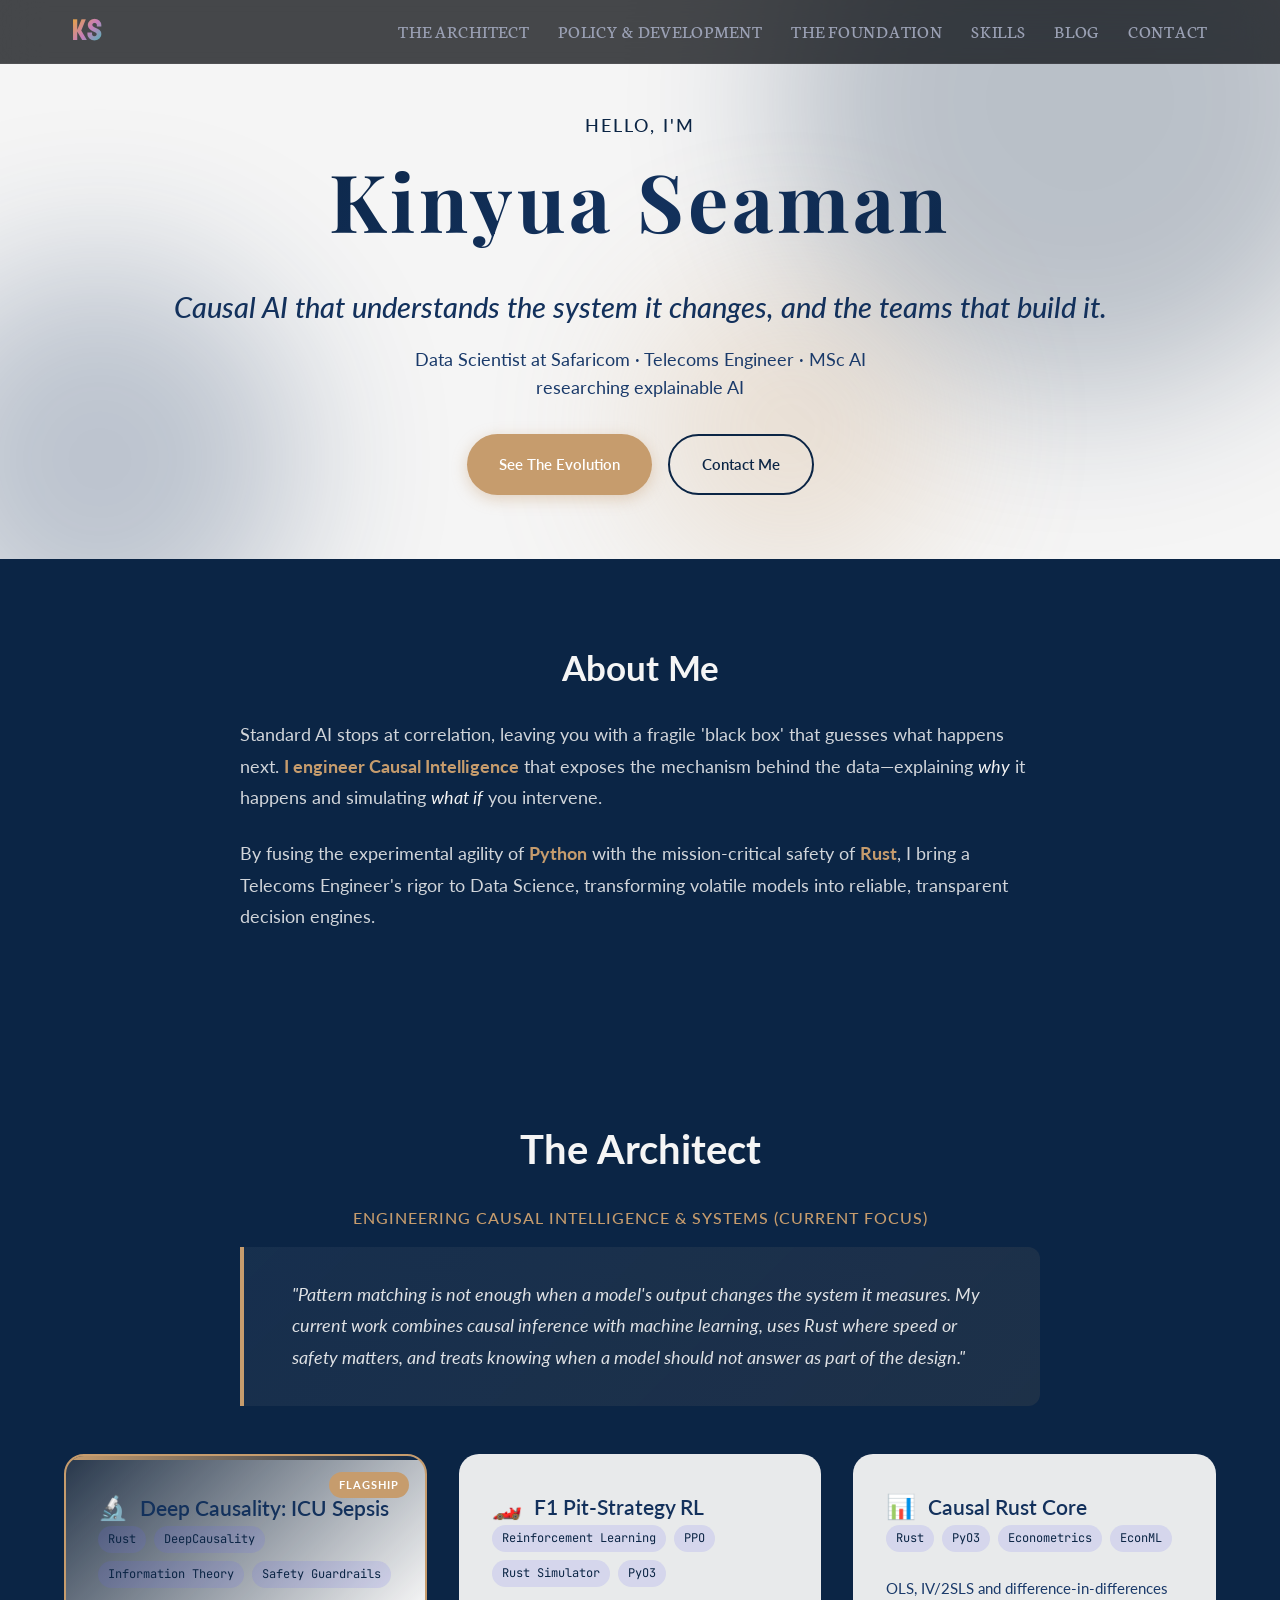
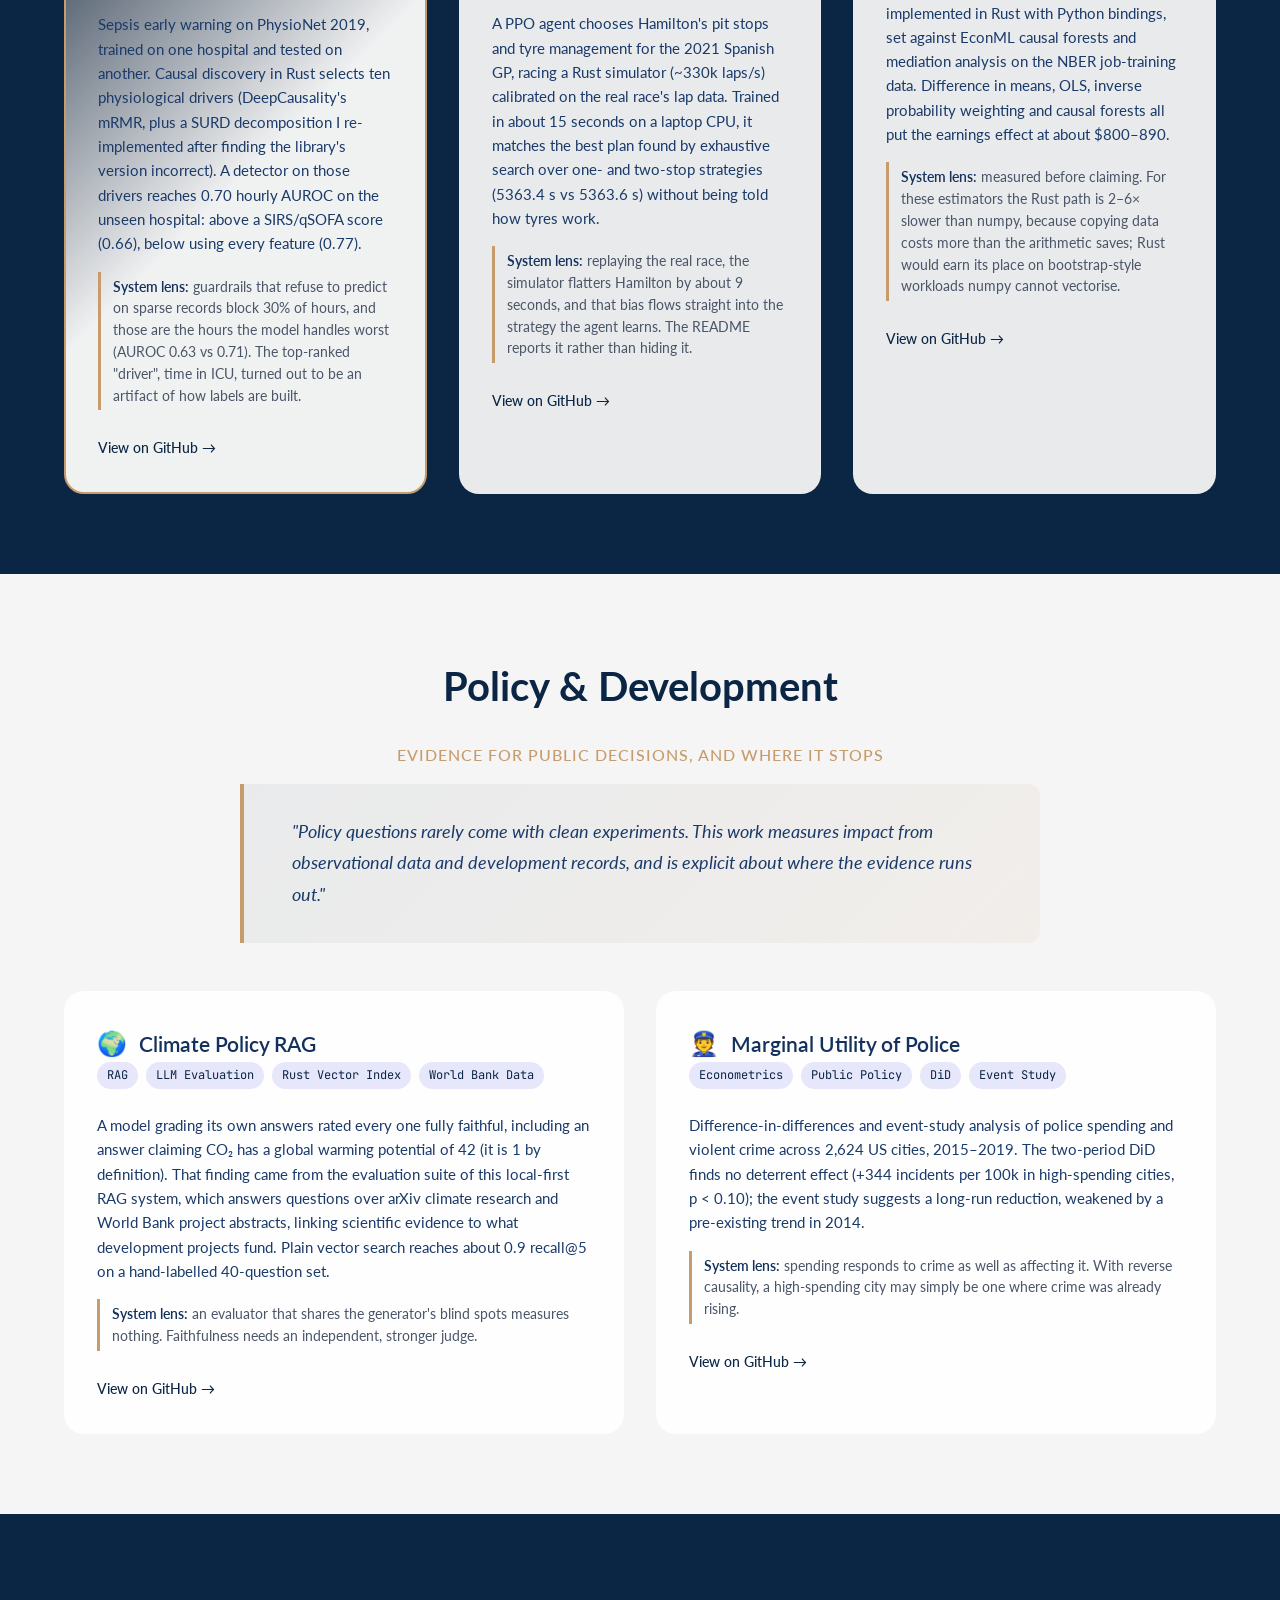
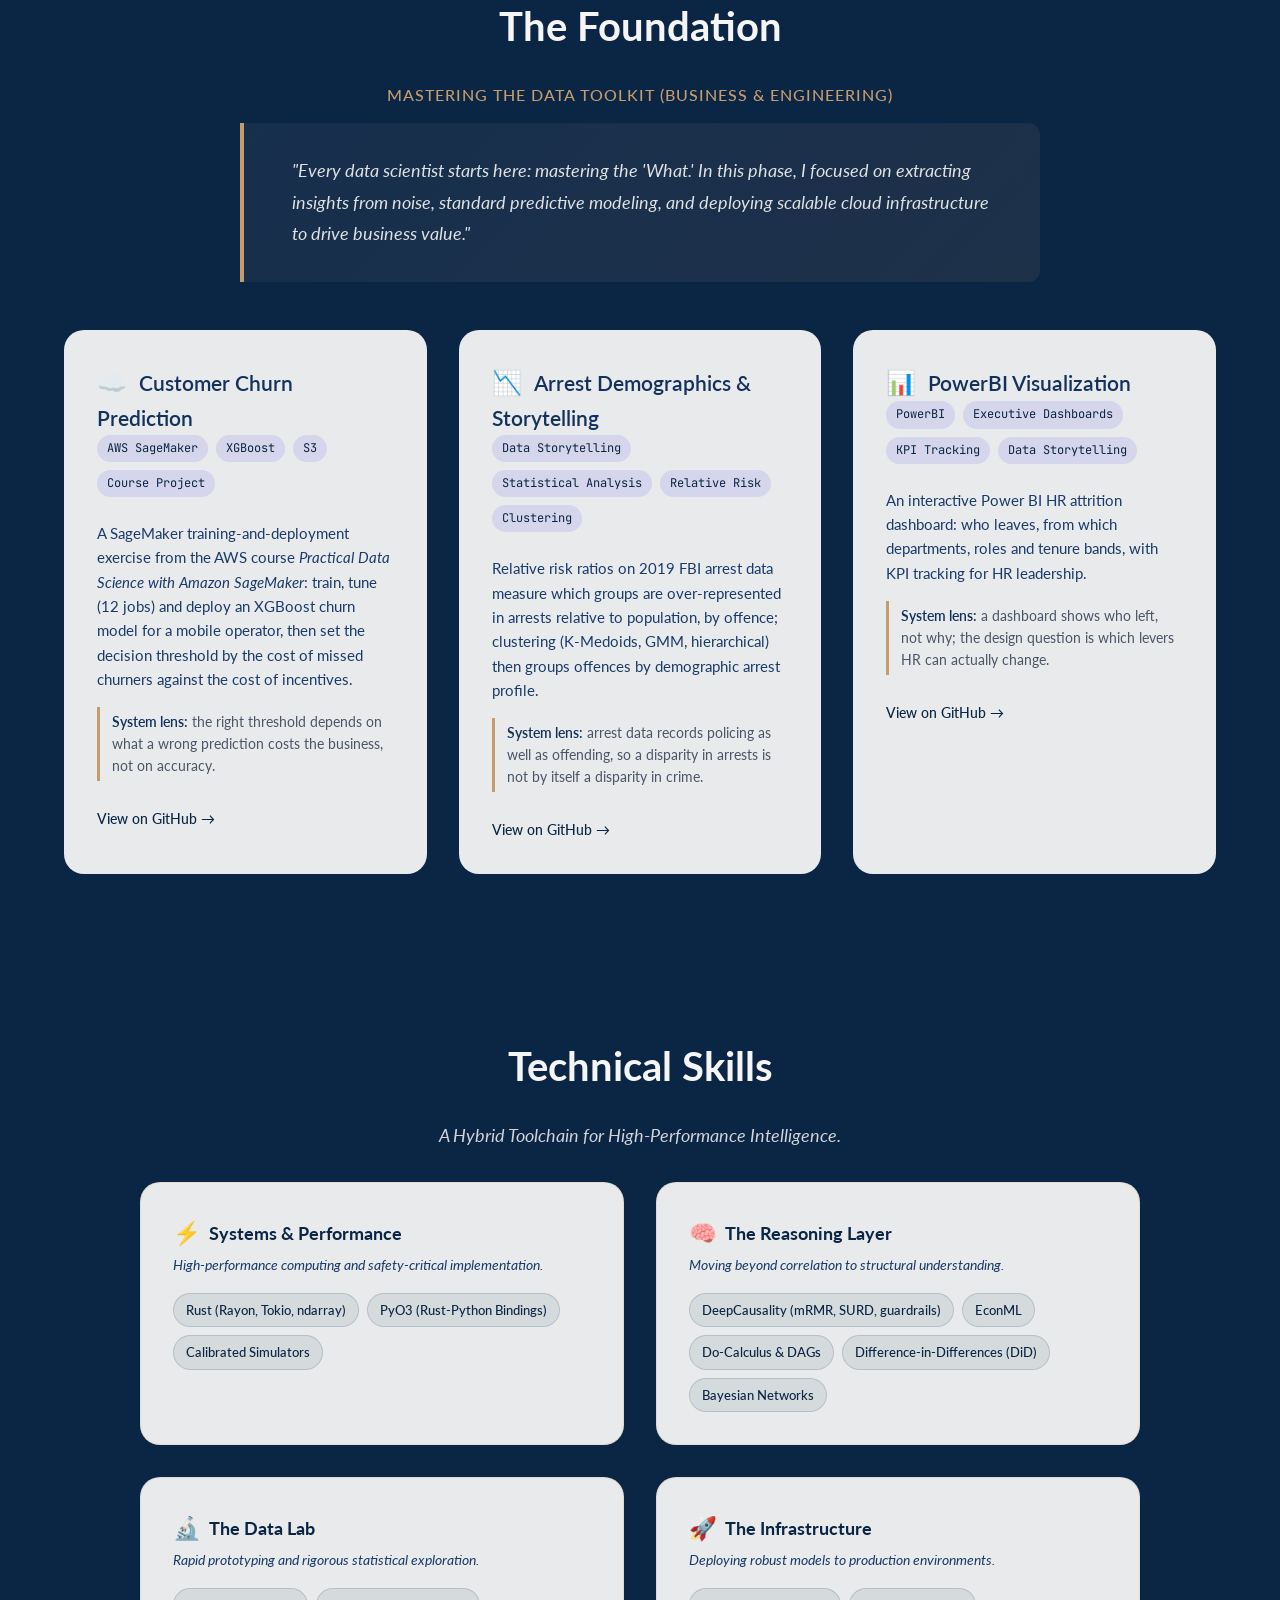
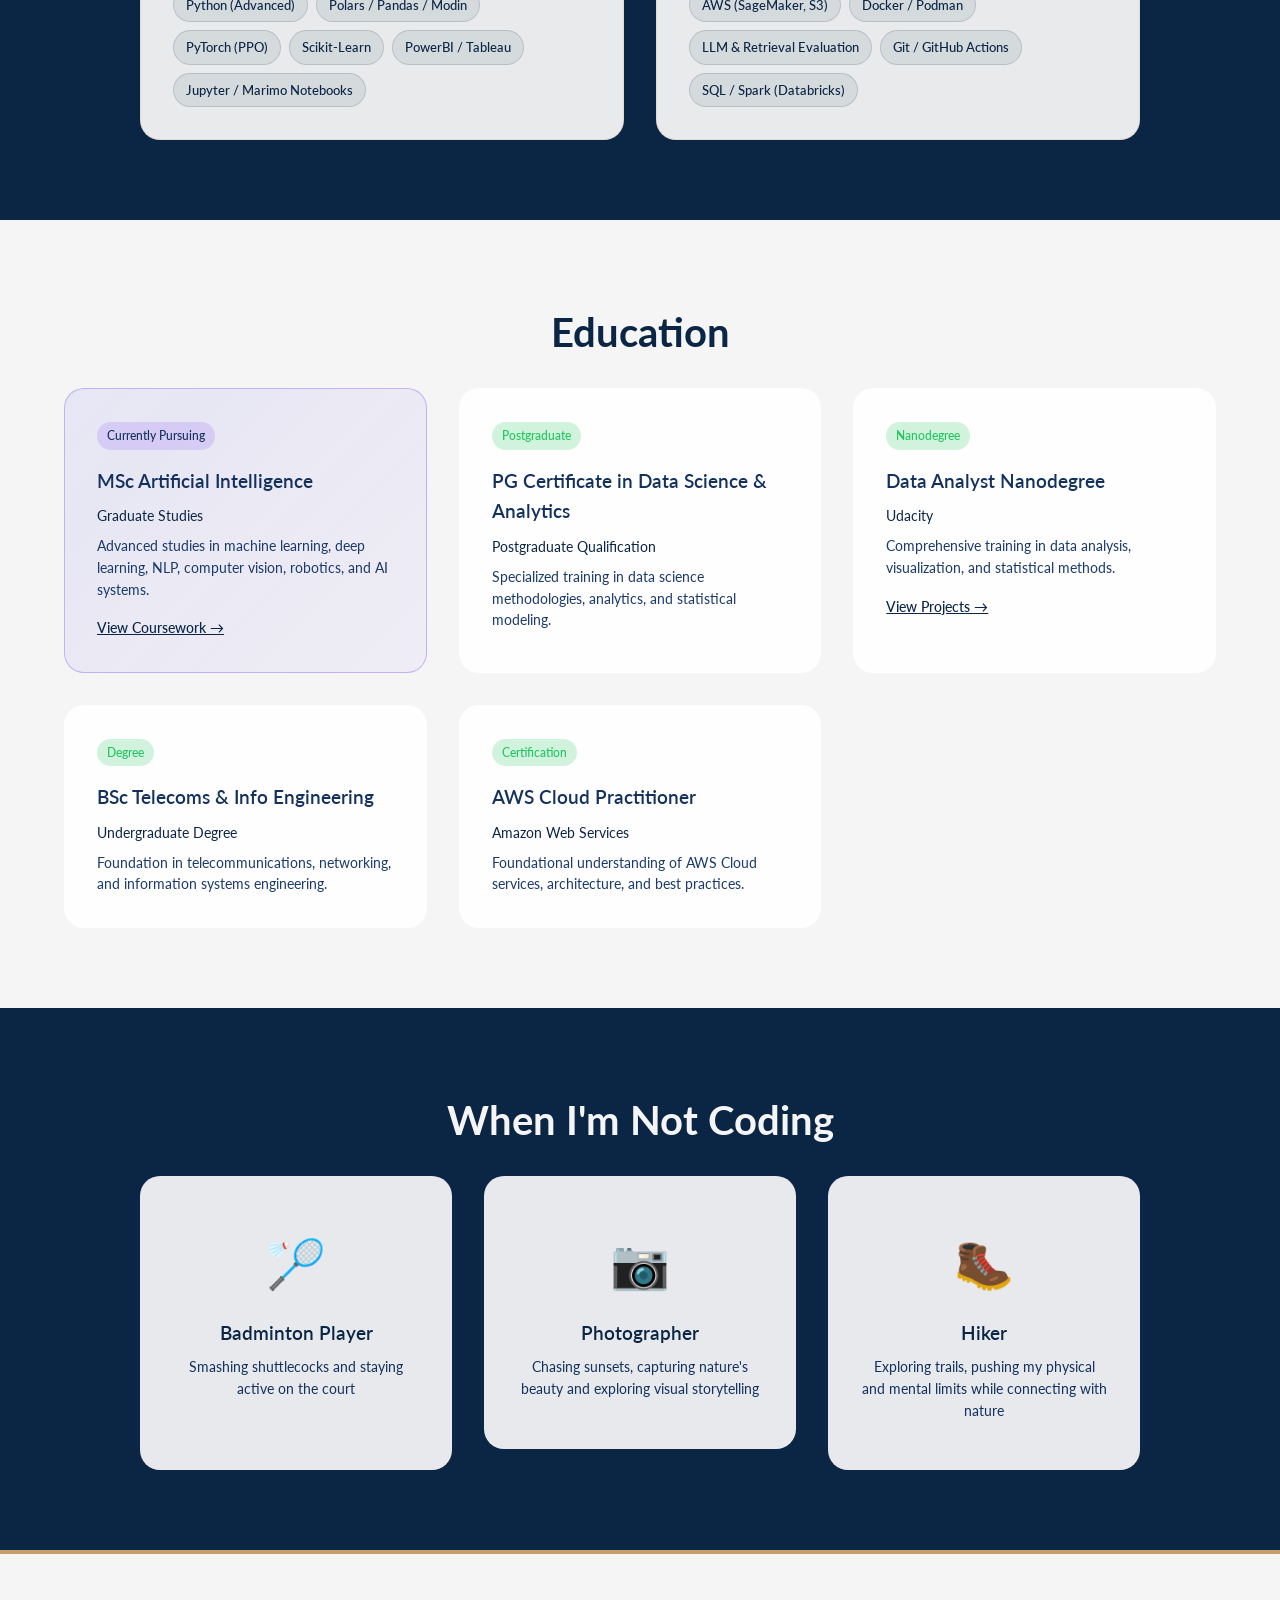
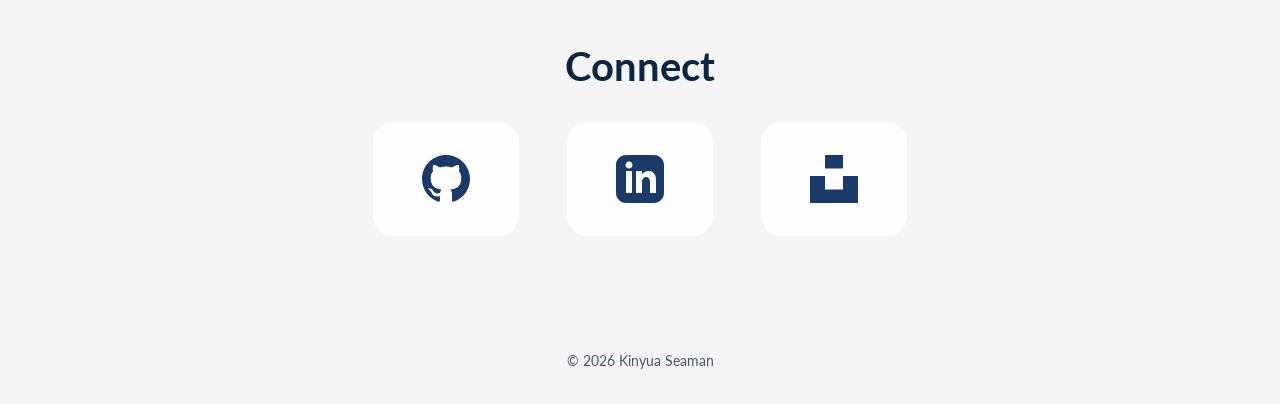
==== commit f6f7f324: "Benchmark range: 2-6x (Python 3.14 rerun)" ====
--- a/index.html
+++ b/index.html
@@ -168,7 +168,7 @@
                         job-training data. Difference in means, OLS, inverse probability weighting and causal forests
                         all put the earnings effect at about $800–890.</p>
                     <p class="project-lens"><strong>System lens:</strong> measured before claiming. For these
-                        estimators the Rust path is 2–7× slower than numpy, because copying data costs more than the
+                        estimators the Rust path is 2–6× slower than numpy, because copying data costs more than the
                         arithmetic saves; Rust would earn its place on bootstrap-style workloads numpy cannot vectorise.</p>
                     <a href="https://github.com/KeSeaman/Causal-Analytics" class="project-link" target="_blank">
                         View on GitHub →
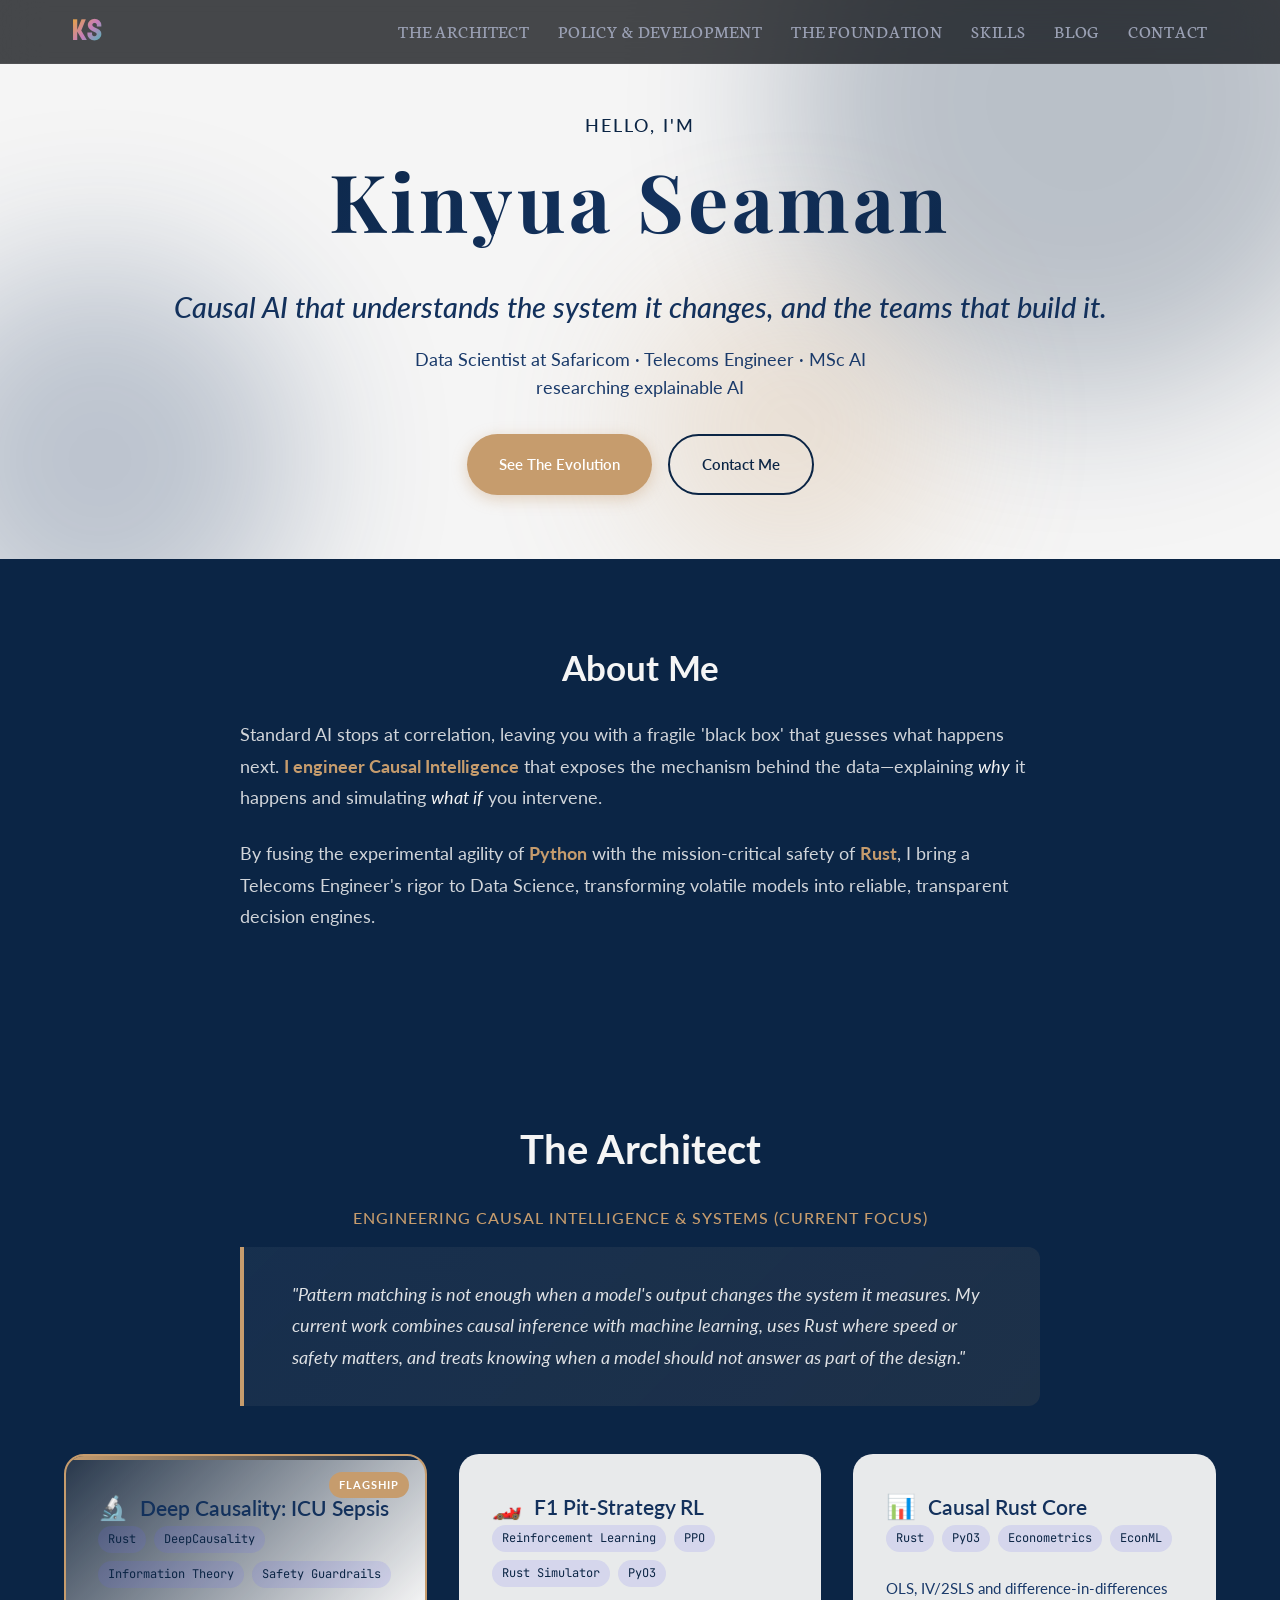
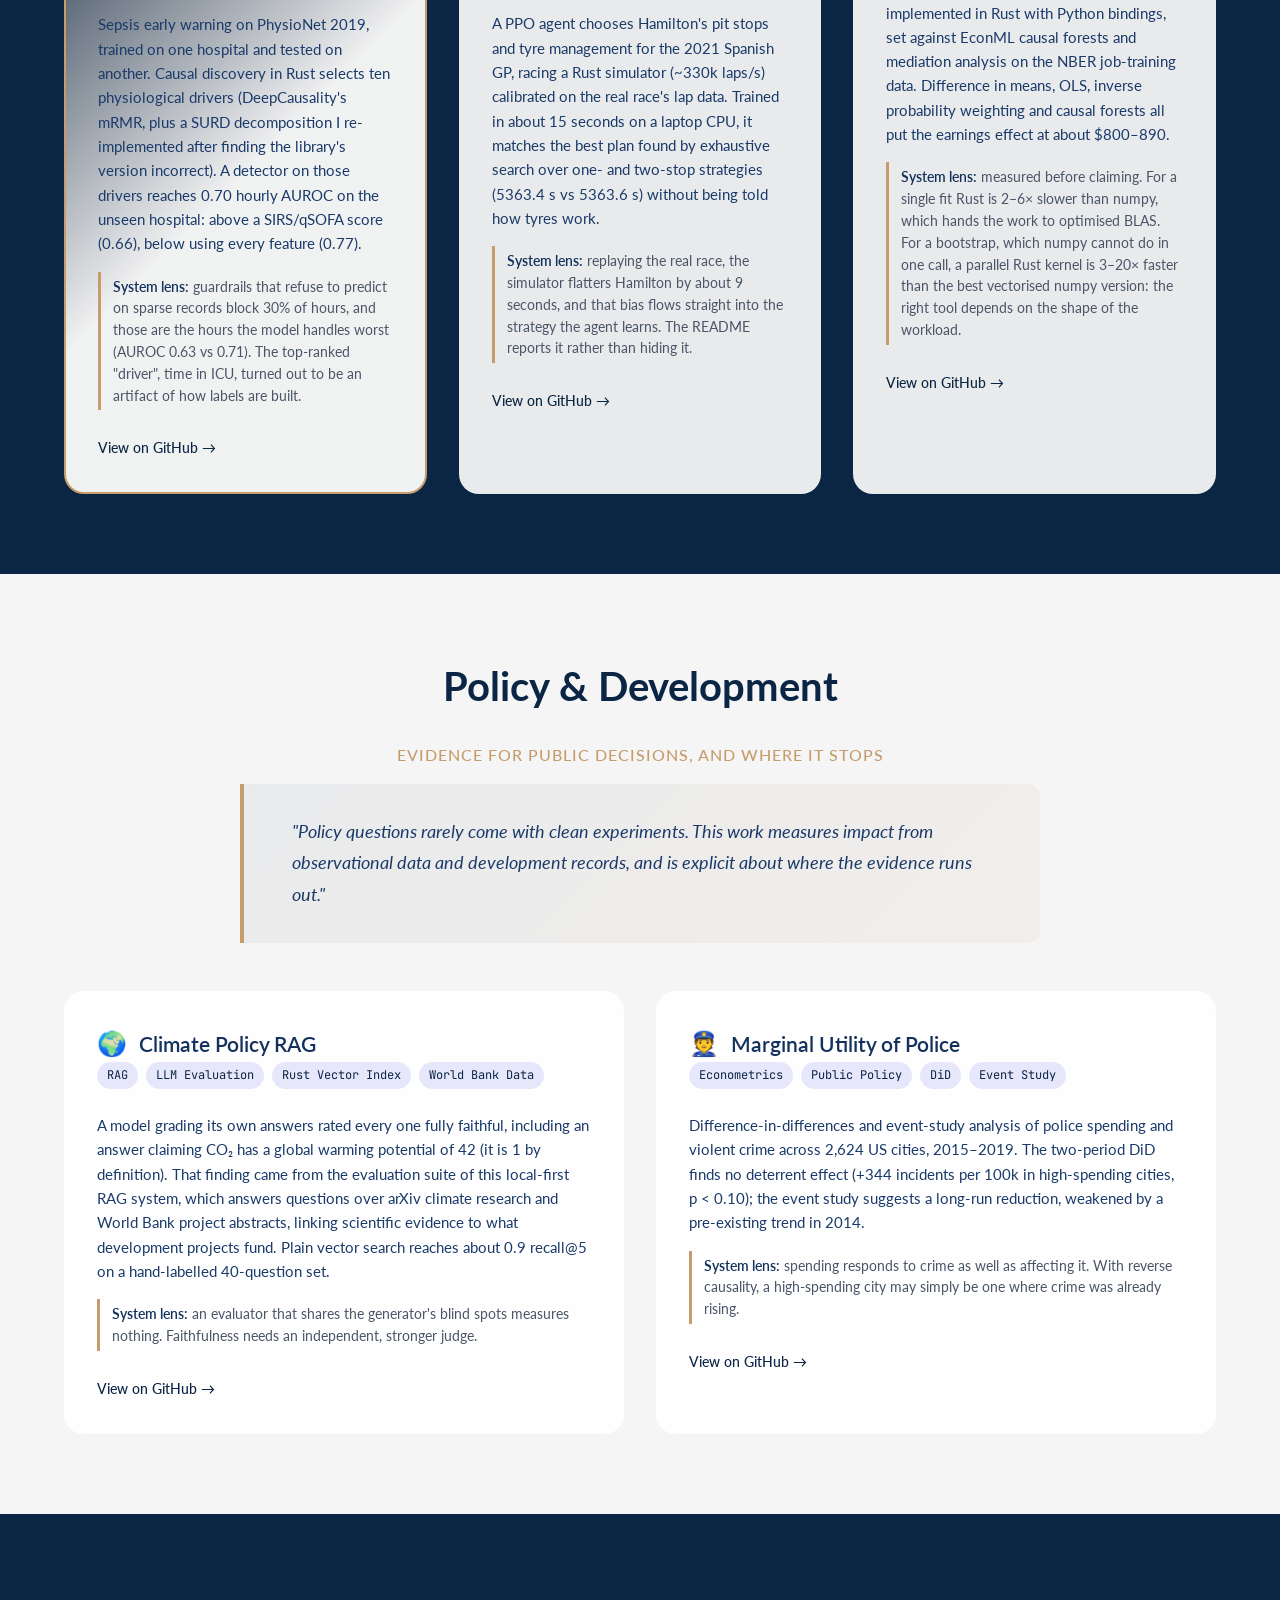
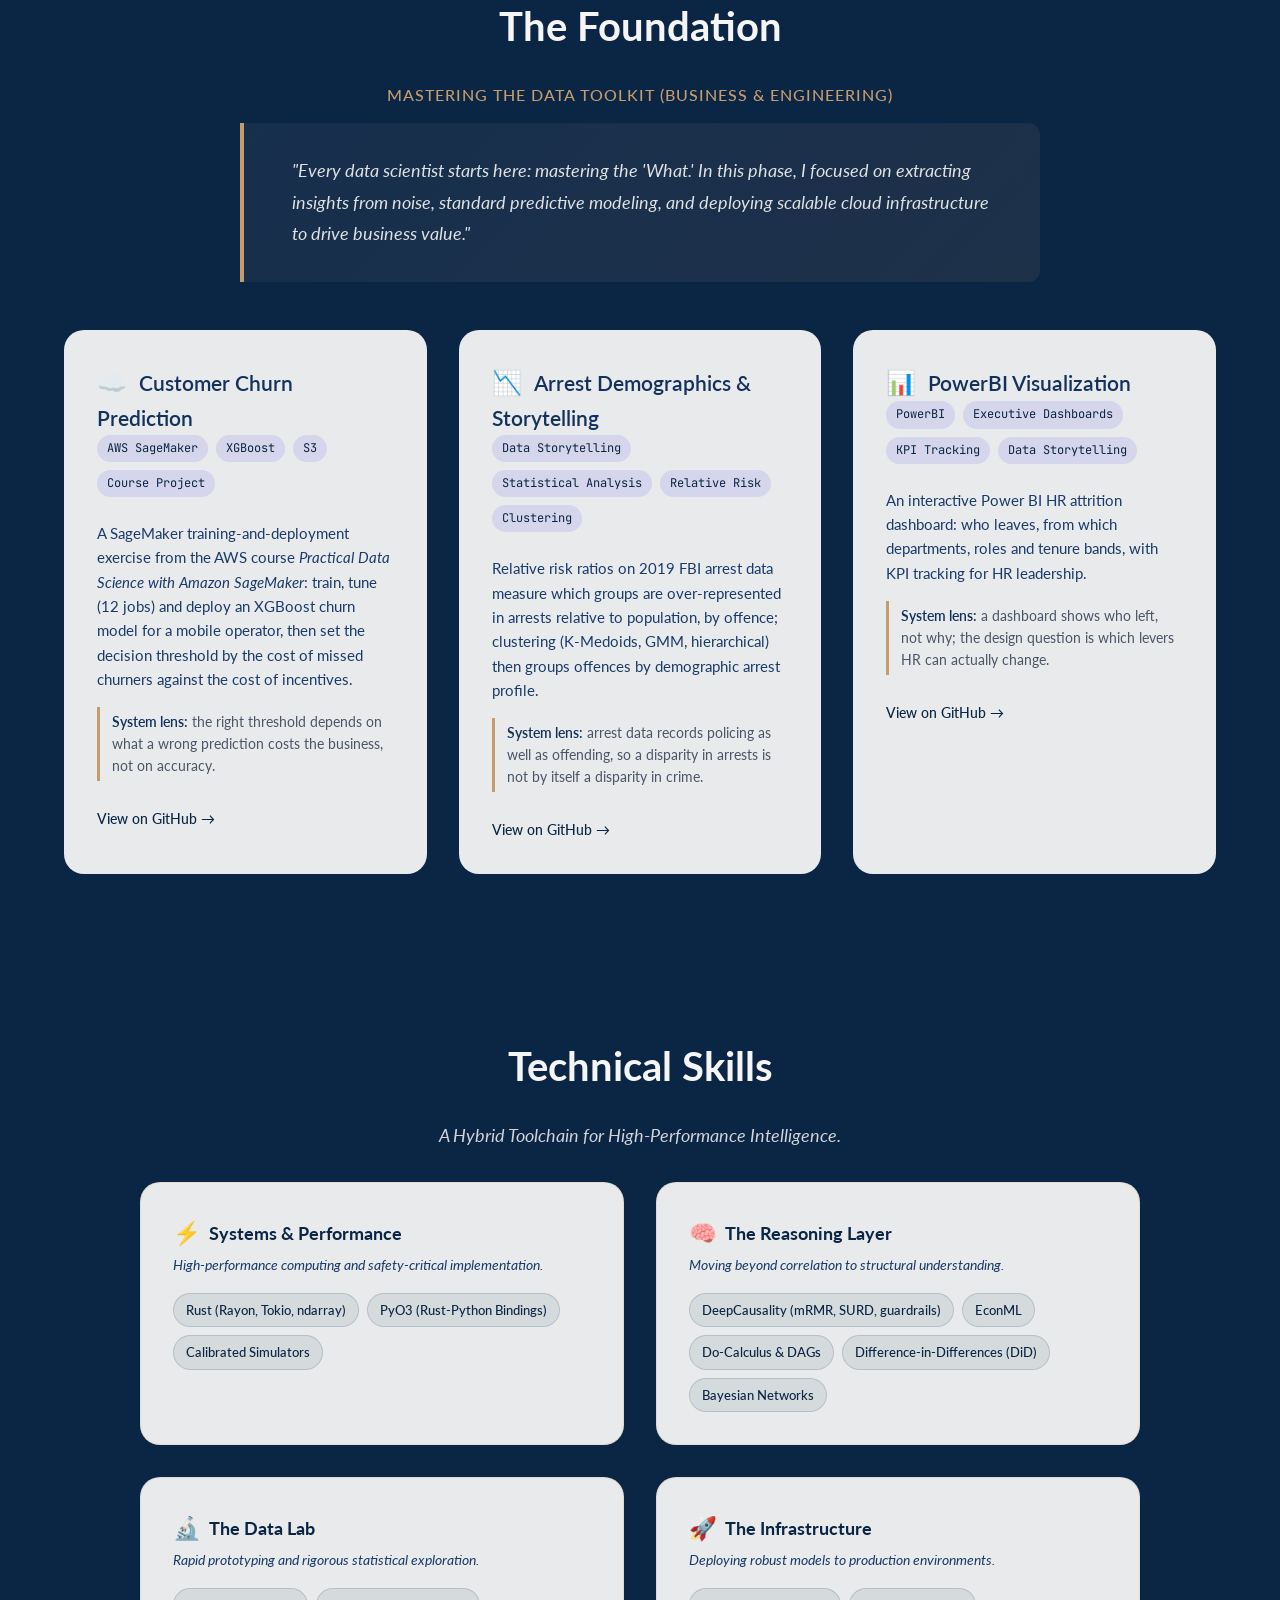
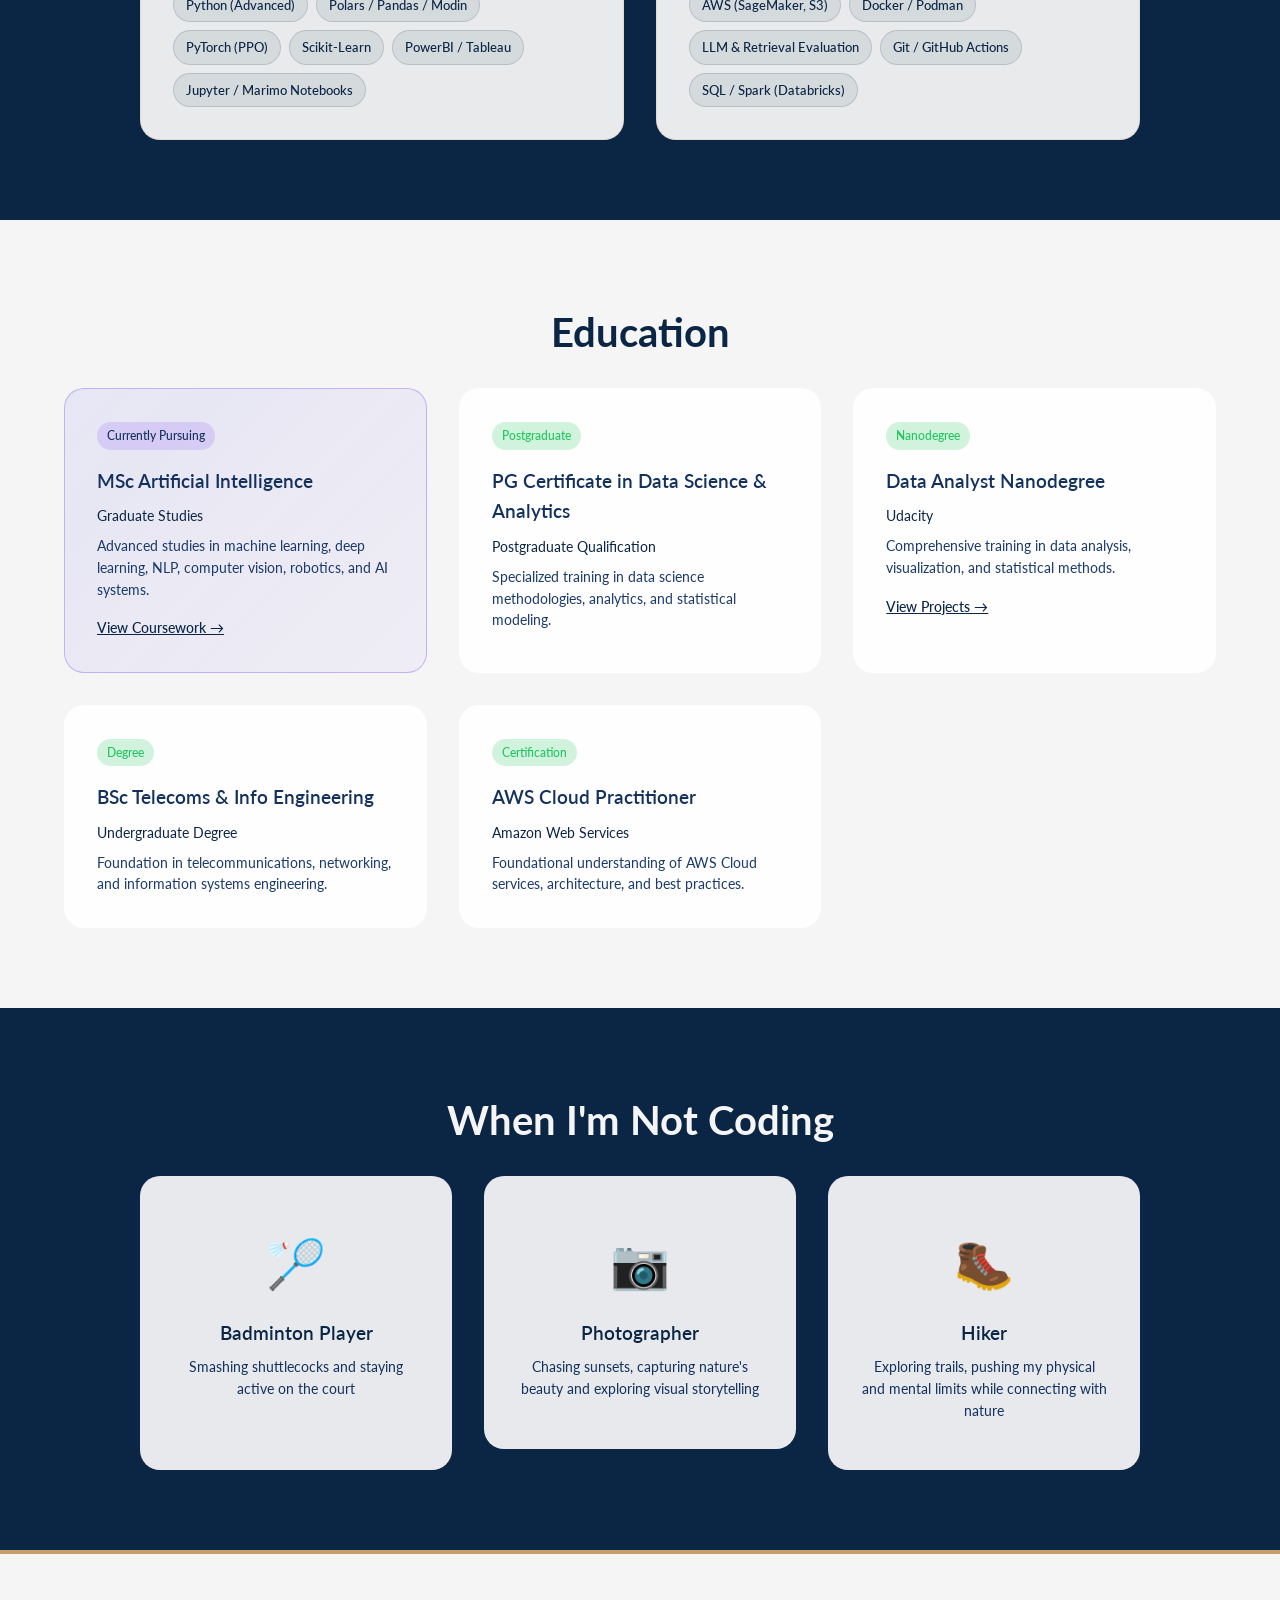
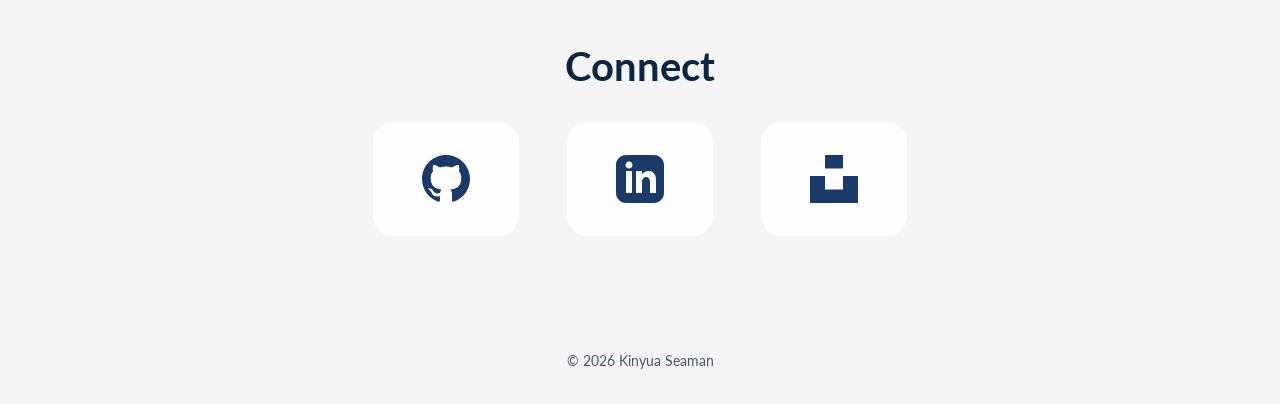
==== commit 53d08570: "Causal Rust Core card: single-fit vs bootstrap benchmark results" ====
--- a/index.html
+++ b/index.html
@@ -167,9 +167,10 @@
                         Python bindings, set against EconML causal forests and mediation analysis on the NBER
                         job-training data. Difference in means, OLS, inverse probability weighting and causal forests
                         all put the earnings effect at about $800–890.</p>
-                    <p class="project-lens"><strong>System lens:</strong> measured before claiming. For these
-                        estimators the Rust path is 2–6× slower than numpy, because copying data costs more than the
-                        arithmetic saves; Rust would earn its place on bootstrap-style workloads numpy cannot vectorise.</p>
+                    <p class="project-lens"><strong>System lens:</strong> measured before claiming. For a single fit
+                        Rust is 2–6× slower than numpy, which hands the work to optimised BLAS. For a bootstrap, which
+                        numpy cannot do in one call, a parallel Rust kernel is 3–20× faster than the best vectorised
+                        numpy version: the right tool depends on the shape of the workload.</p>
                     <a href="https://github.com/KeSeaman/Causal-Analytics" class="project-link" target="_blank">
                         View on GitHub →
                     </a>
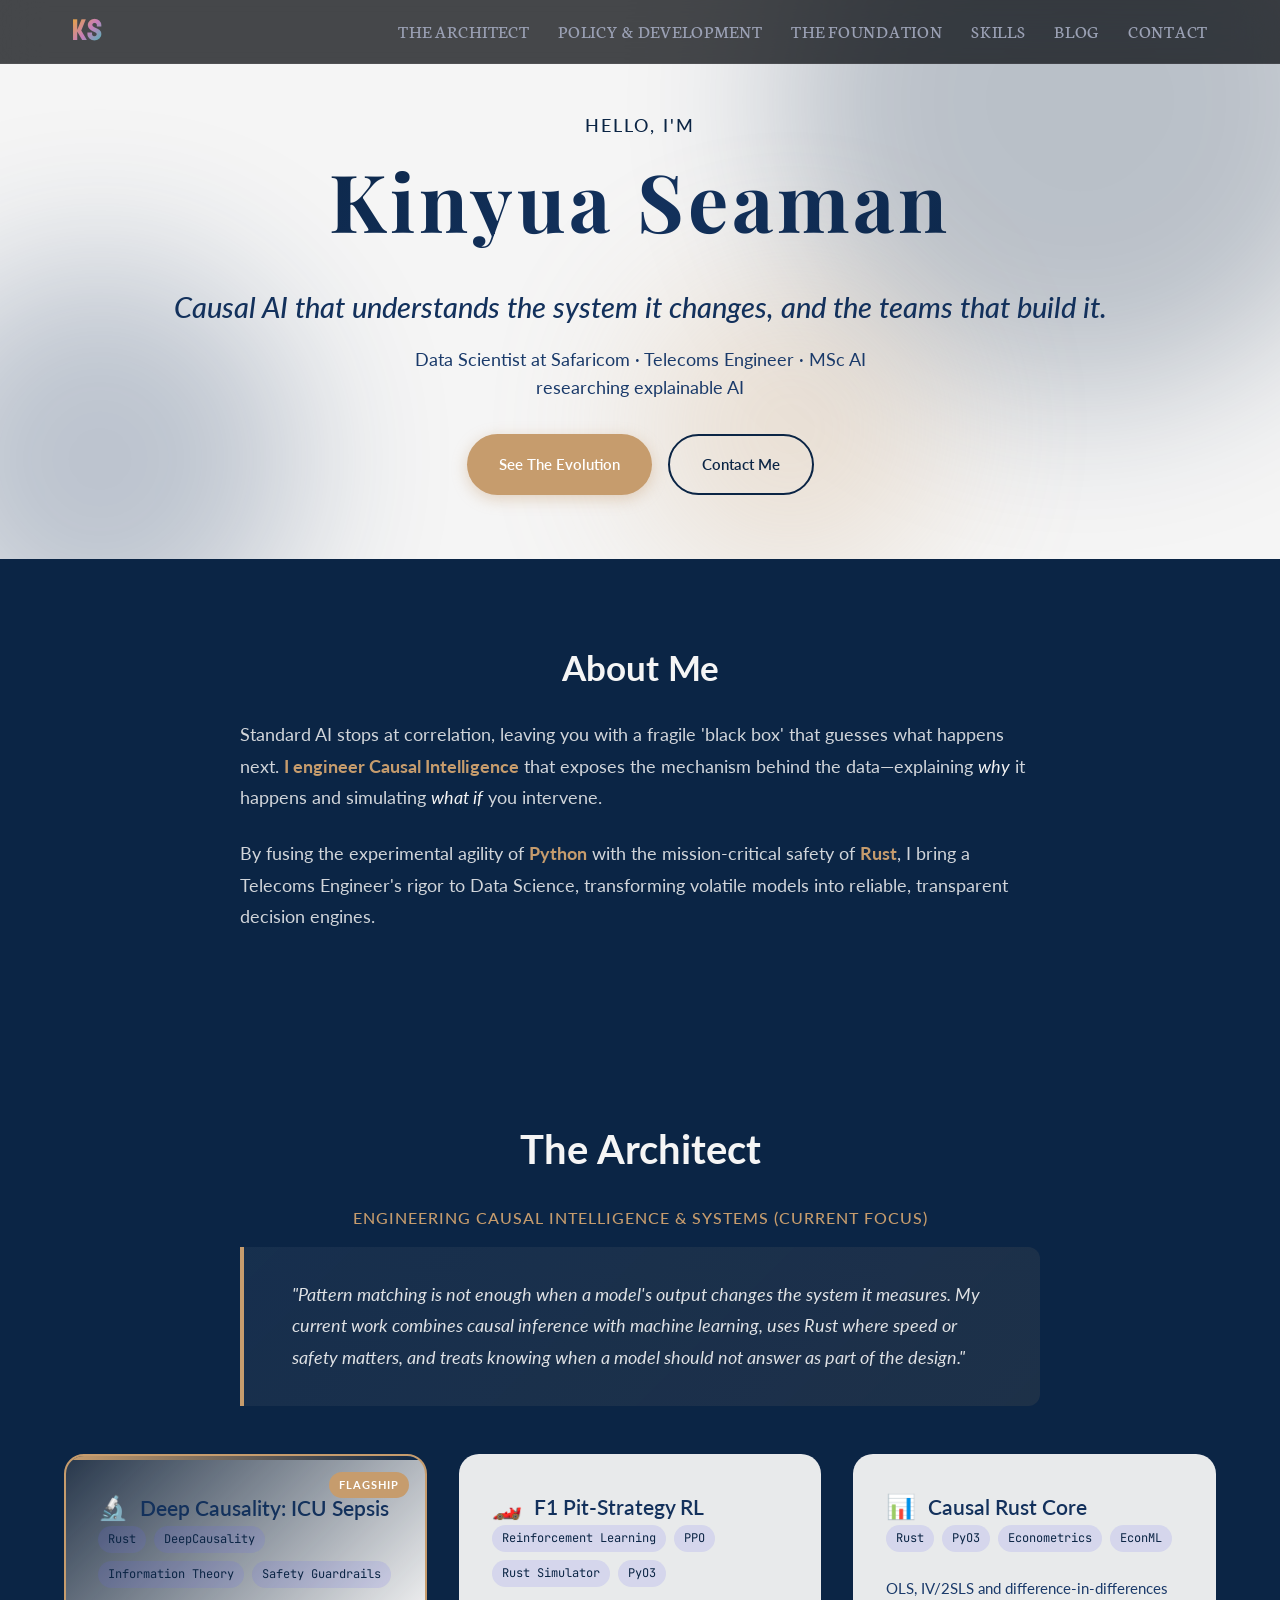
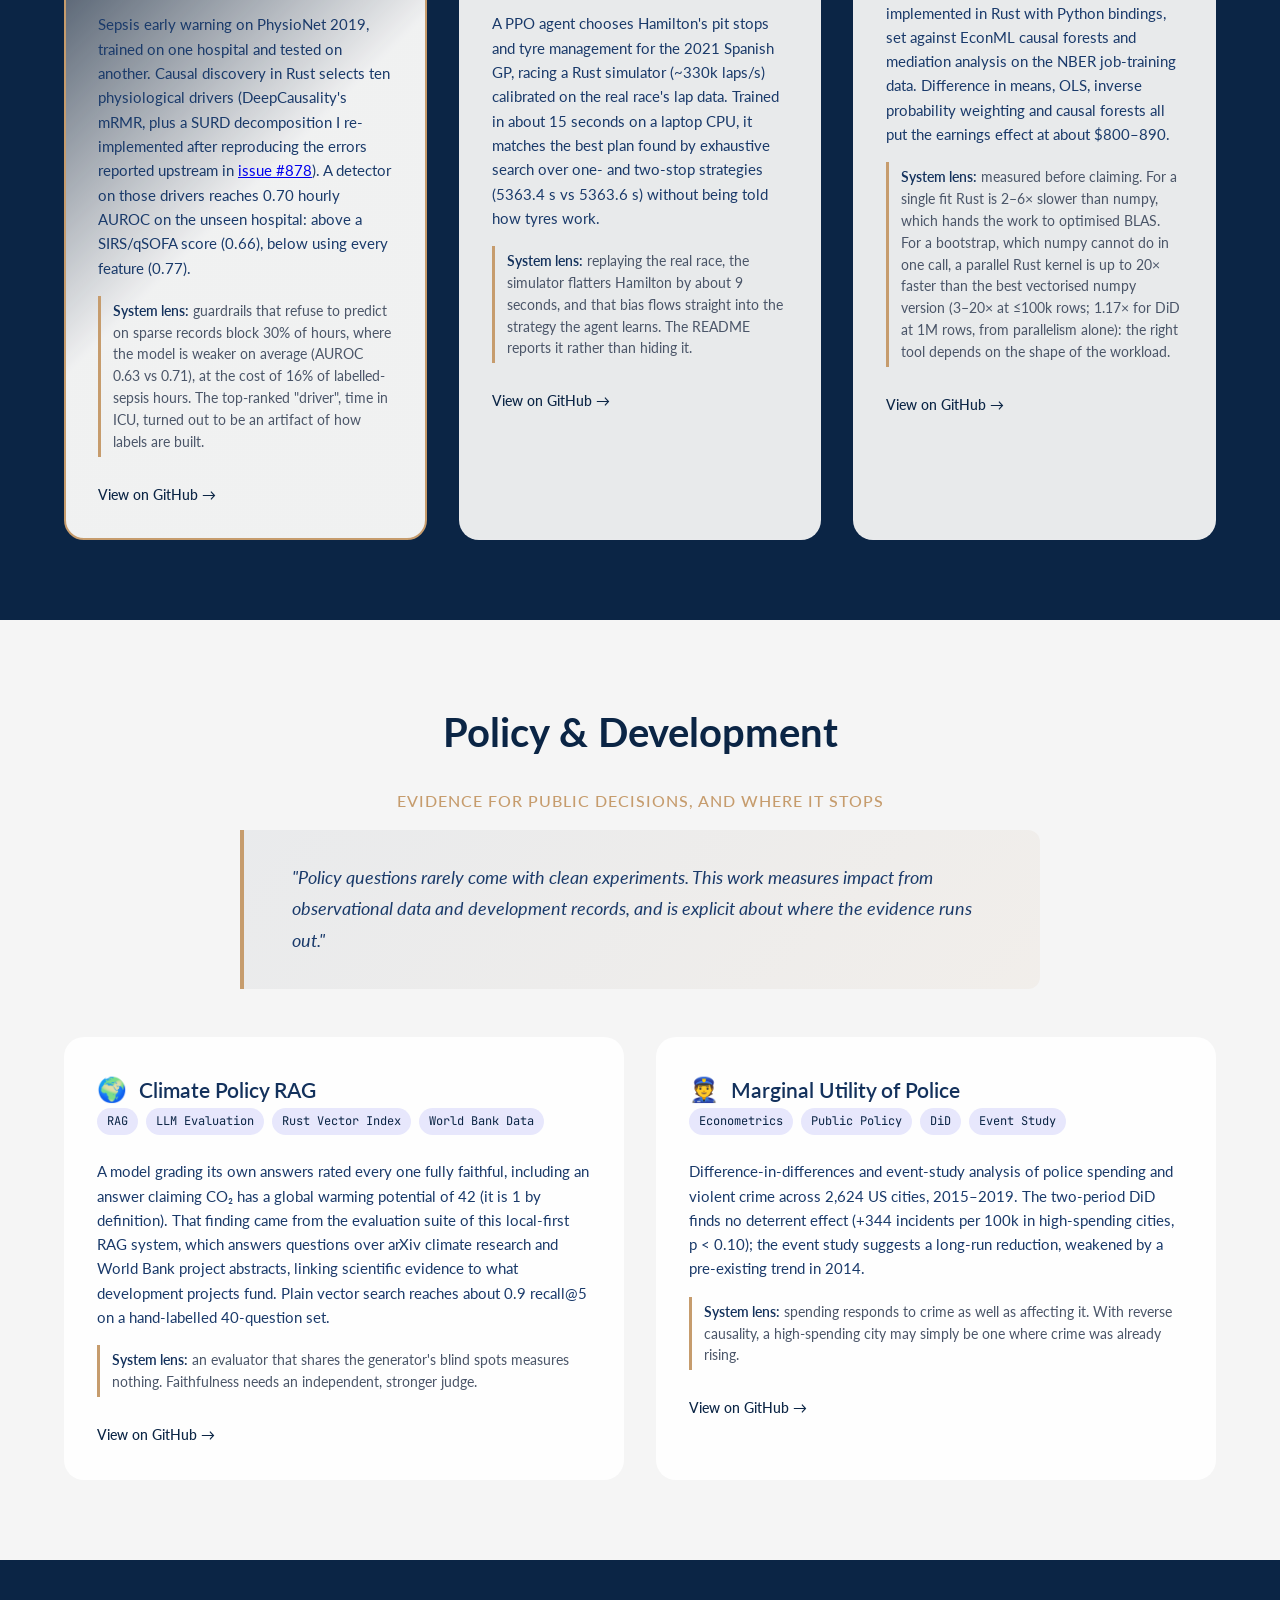
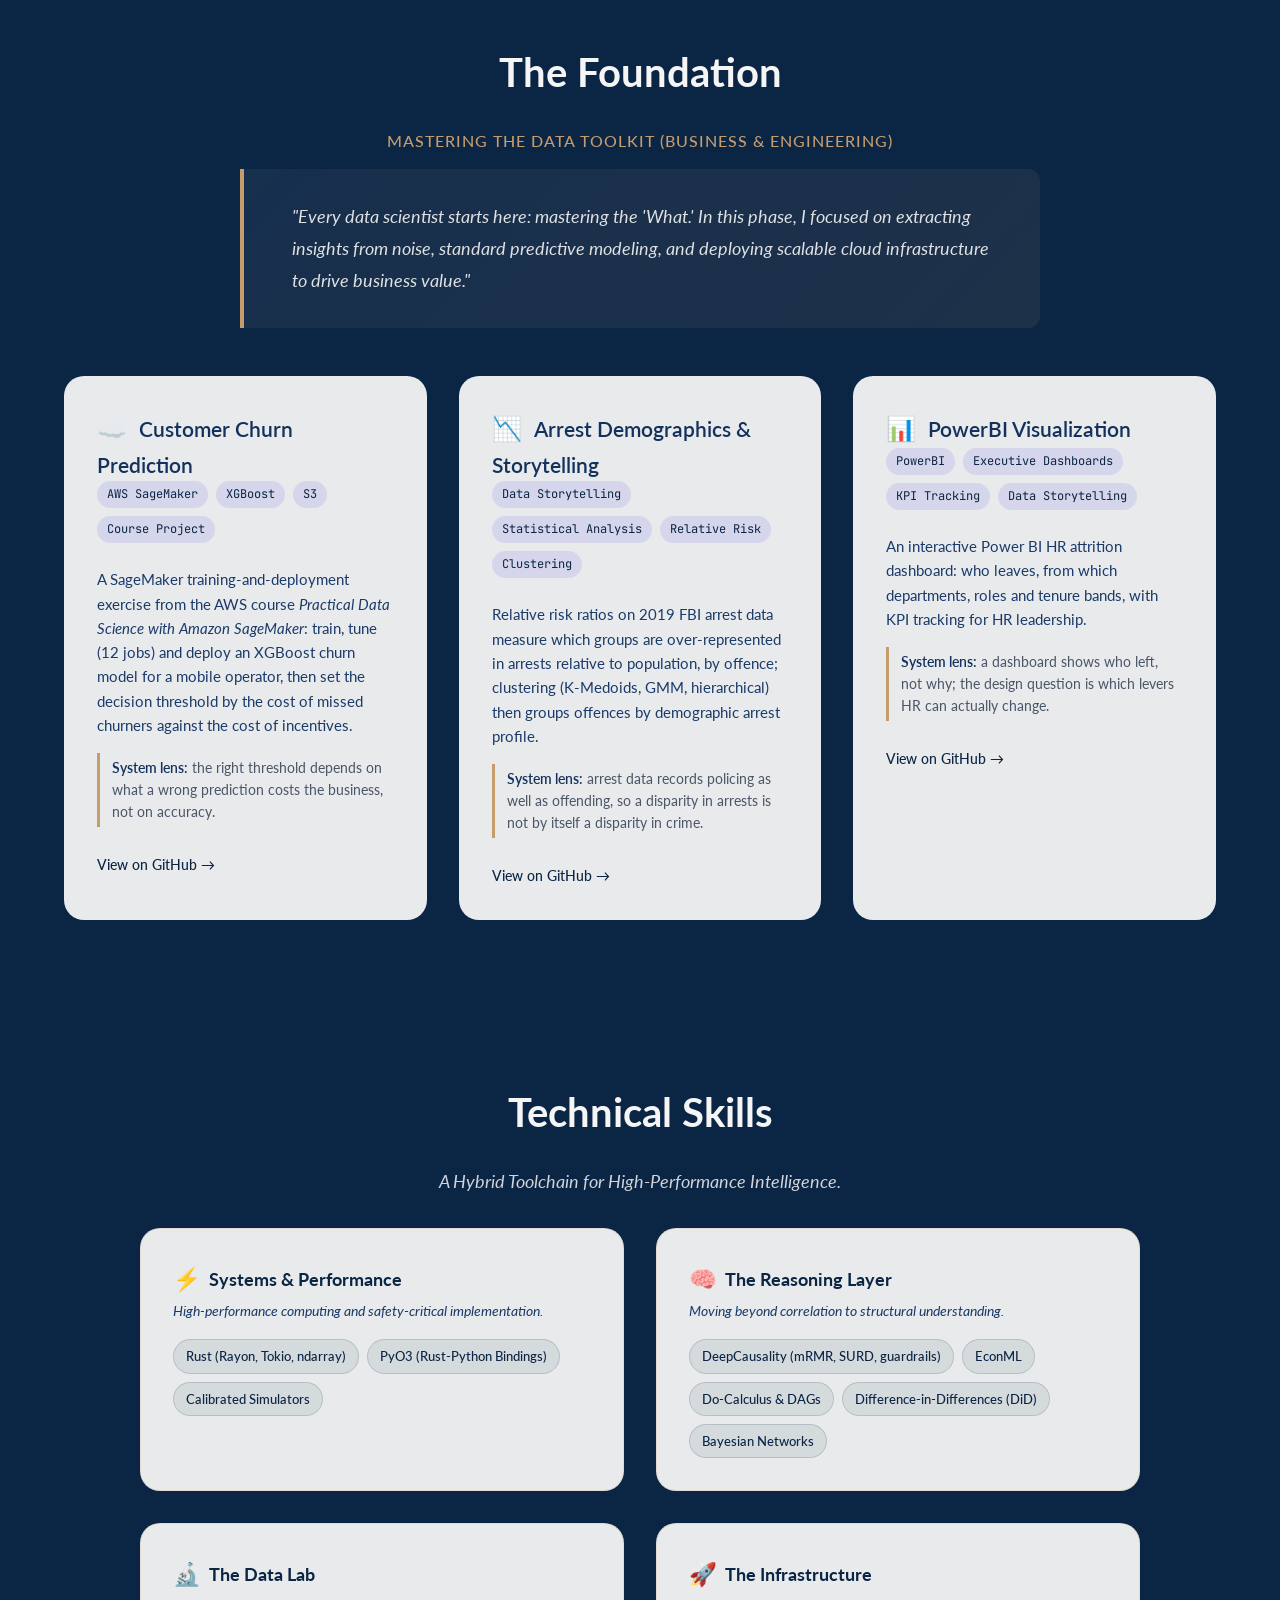
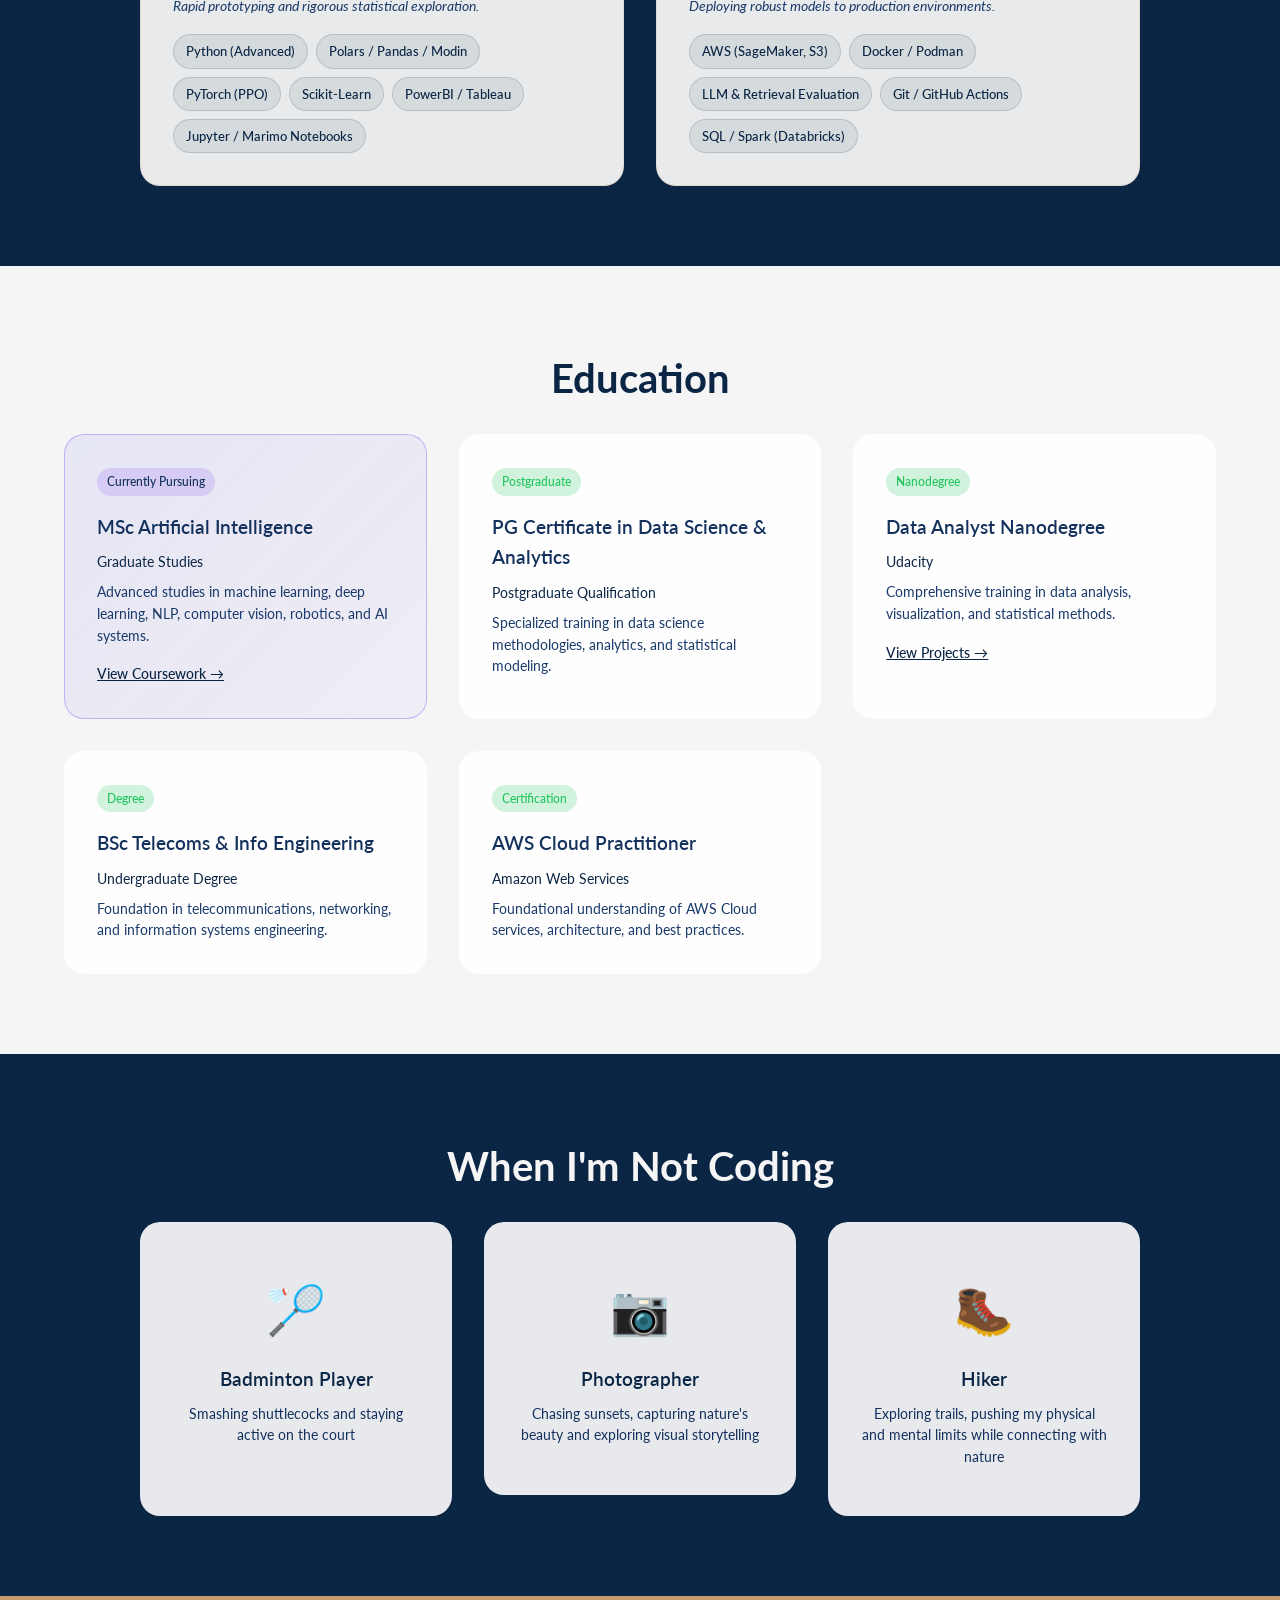
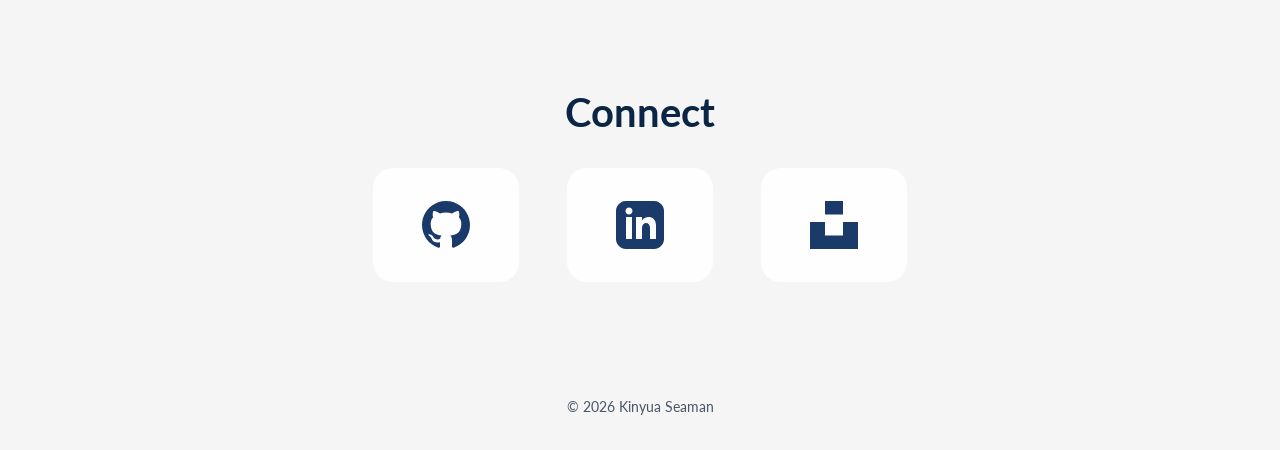
==== commit ce20c9e8: "Cards: guardrail and bootstrap wording tightened; link deep_causality#878" ====
--- a/index.html
+++ b/index.html
@@ -119,11 +119,13 @@
                     </div>
                     <p class="project-description">Sepsis early warning on PhysioNet 2019, trained on one hospital
                         and tested on another. Causal discovery in Rust selects ten physiological drivers (DeepCausality's
-                        mRMR, plus a SURD decomposition I re-implemented after finding the library's version incorrect).
+                        mRMR, plus a SURD decomposition I re-implemented after reproducing the errors reported upstream in
+                        <a href="https://github.com/deepcausality-rs/deep_causality/issues/878" target="_blank">issue #878</a>).
                         A detector on those drivers reaches 0.70 hourly AUROC on the unseen hospital: above a SIRS/qSOFA
                         score (0.66), below using every feature (0.77).</p>
                     <p class="project-lens"><strong>System lens:</strong> guardrails that refuse to predict on sparse
-                        records block 30% of hours, and those are the hours the model handles worst (AUROC 0.63 vs 0.71).
+                        records block 30% of hours, where the model is weaker on average (AUROC 0.63 vs 0.71), at the cost
+                        of 16% of labelled-sepsis hours.
                         The top-ranked "driver", time in ICU, turned out to be an artifact of how labels are built.</p>
                     <a href="https://github.com/KeSeaman/Deep_Causality" class="project-link" target="_blank">
                         View on GitHub →
@@ -169,8 +171,9 @@
                         all put the earnings effect at about $800–890.</p>
                     <p class="project-lens"><strong>System lens:</strong> measured before claiming. For a single fit
                         Rust is 2–6× slower than numpy, which hands the work to optimised BLAS. For a bootstrap, which
-                        numpy cannot do in one call, a parallel Rust kernel is 3–20× faster than the best vectorised
-                        numpy version: the right tool depends on the shape of the workload.</p>
+                        numpy cannot do in one call, a parallel Rust kernel is up to 20× faster than the best vectorised
+                        numpy version (3–20× at ≤100k rows; 1.17× for DiD at 1M rows, from parallelism alone): the right
+                        tool depends on the shape of the workload.</p>
                     <a href="https://github.com/KeSeaman/Causal-Analytics" class="project-link" target="_blank">
                         View on GitHub →
                     </a>
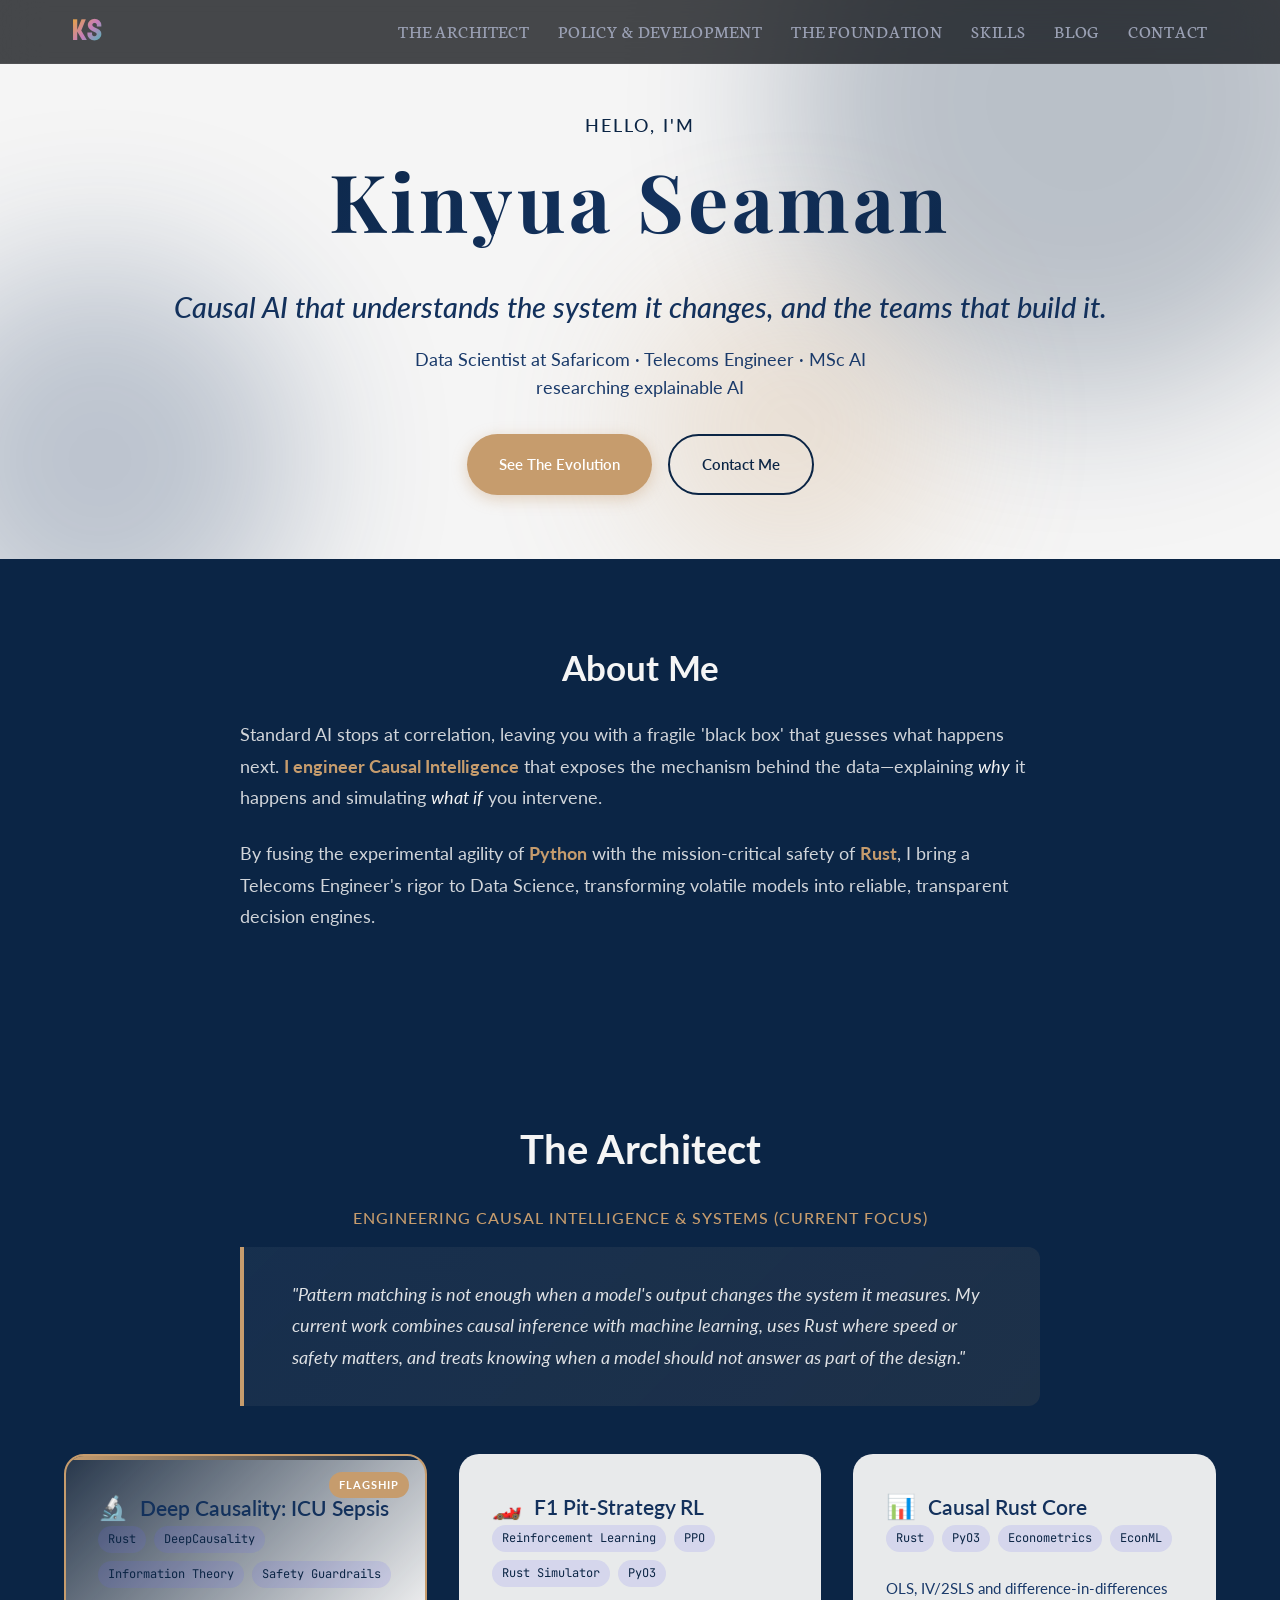
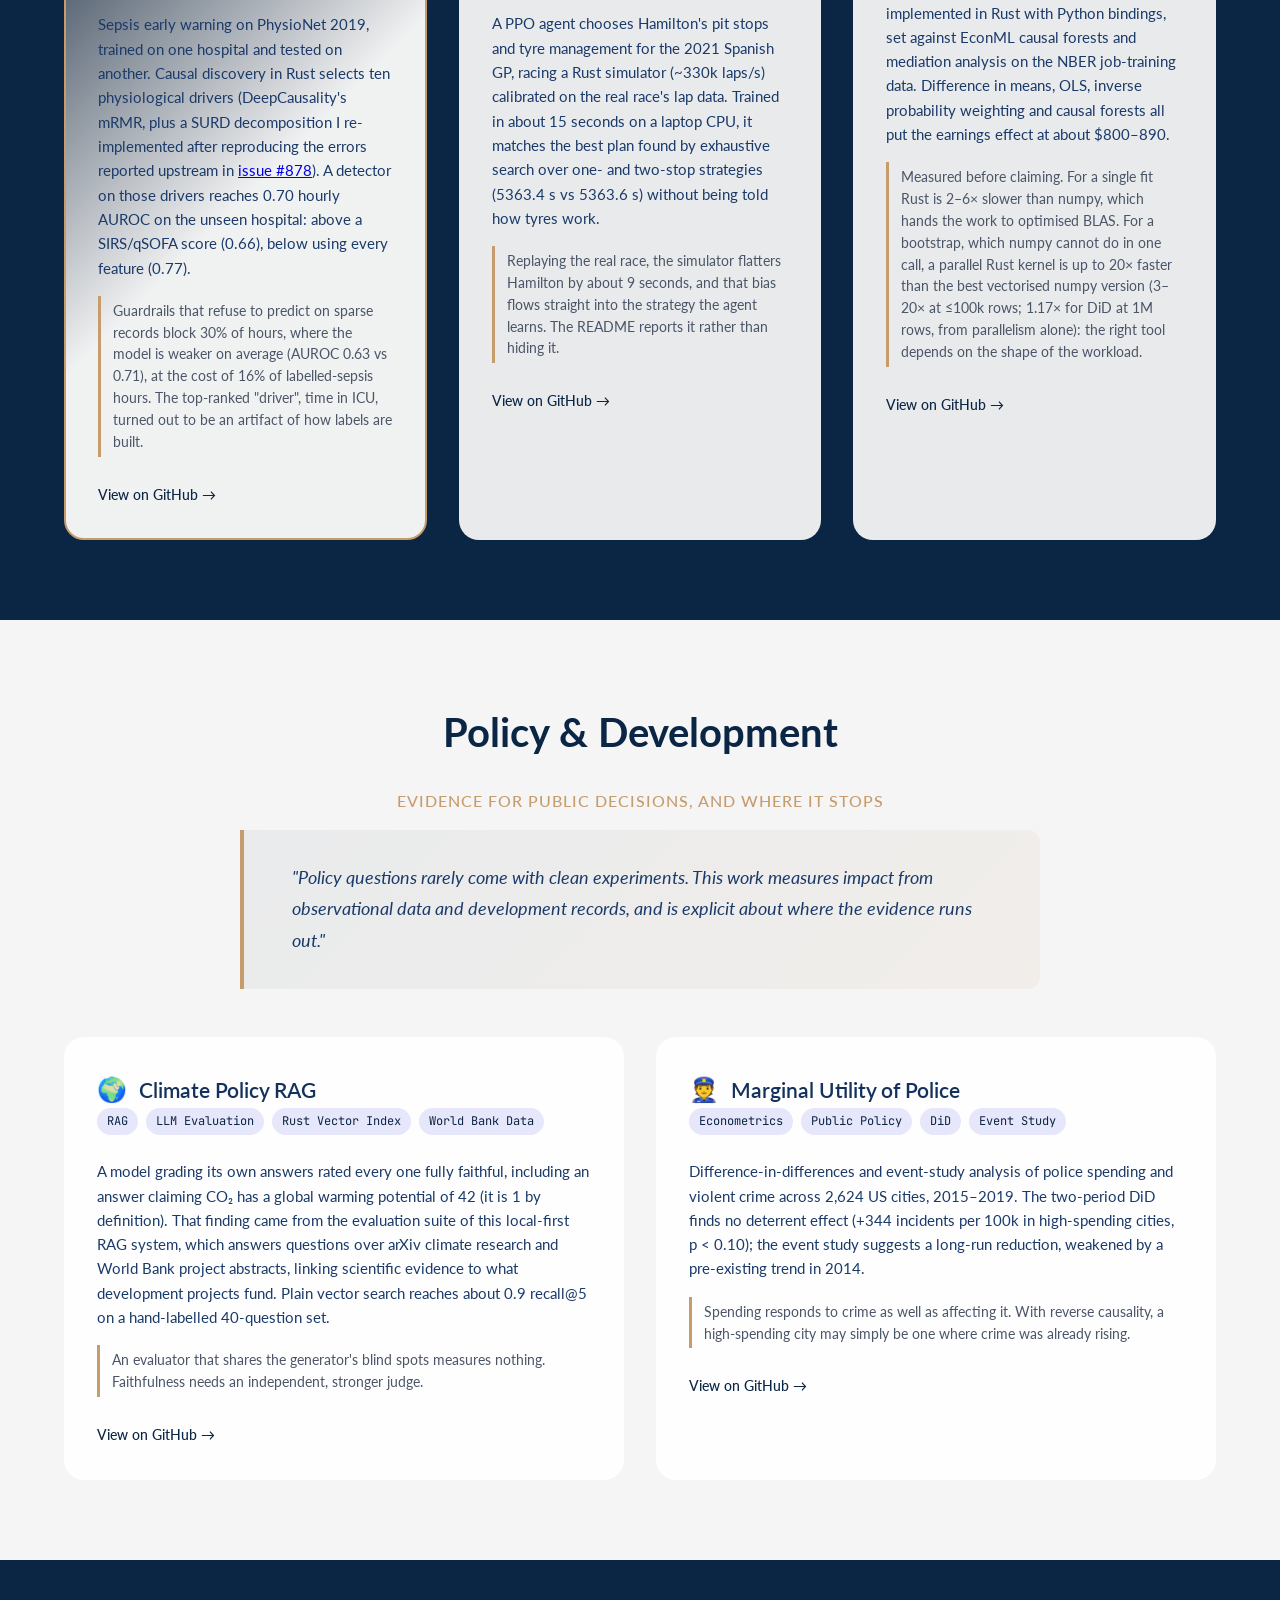
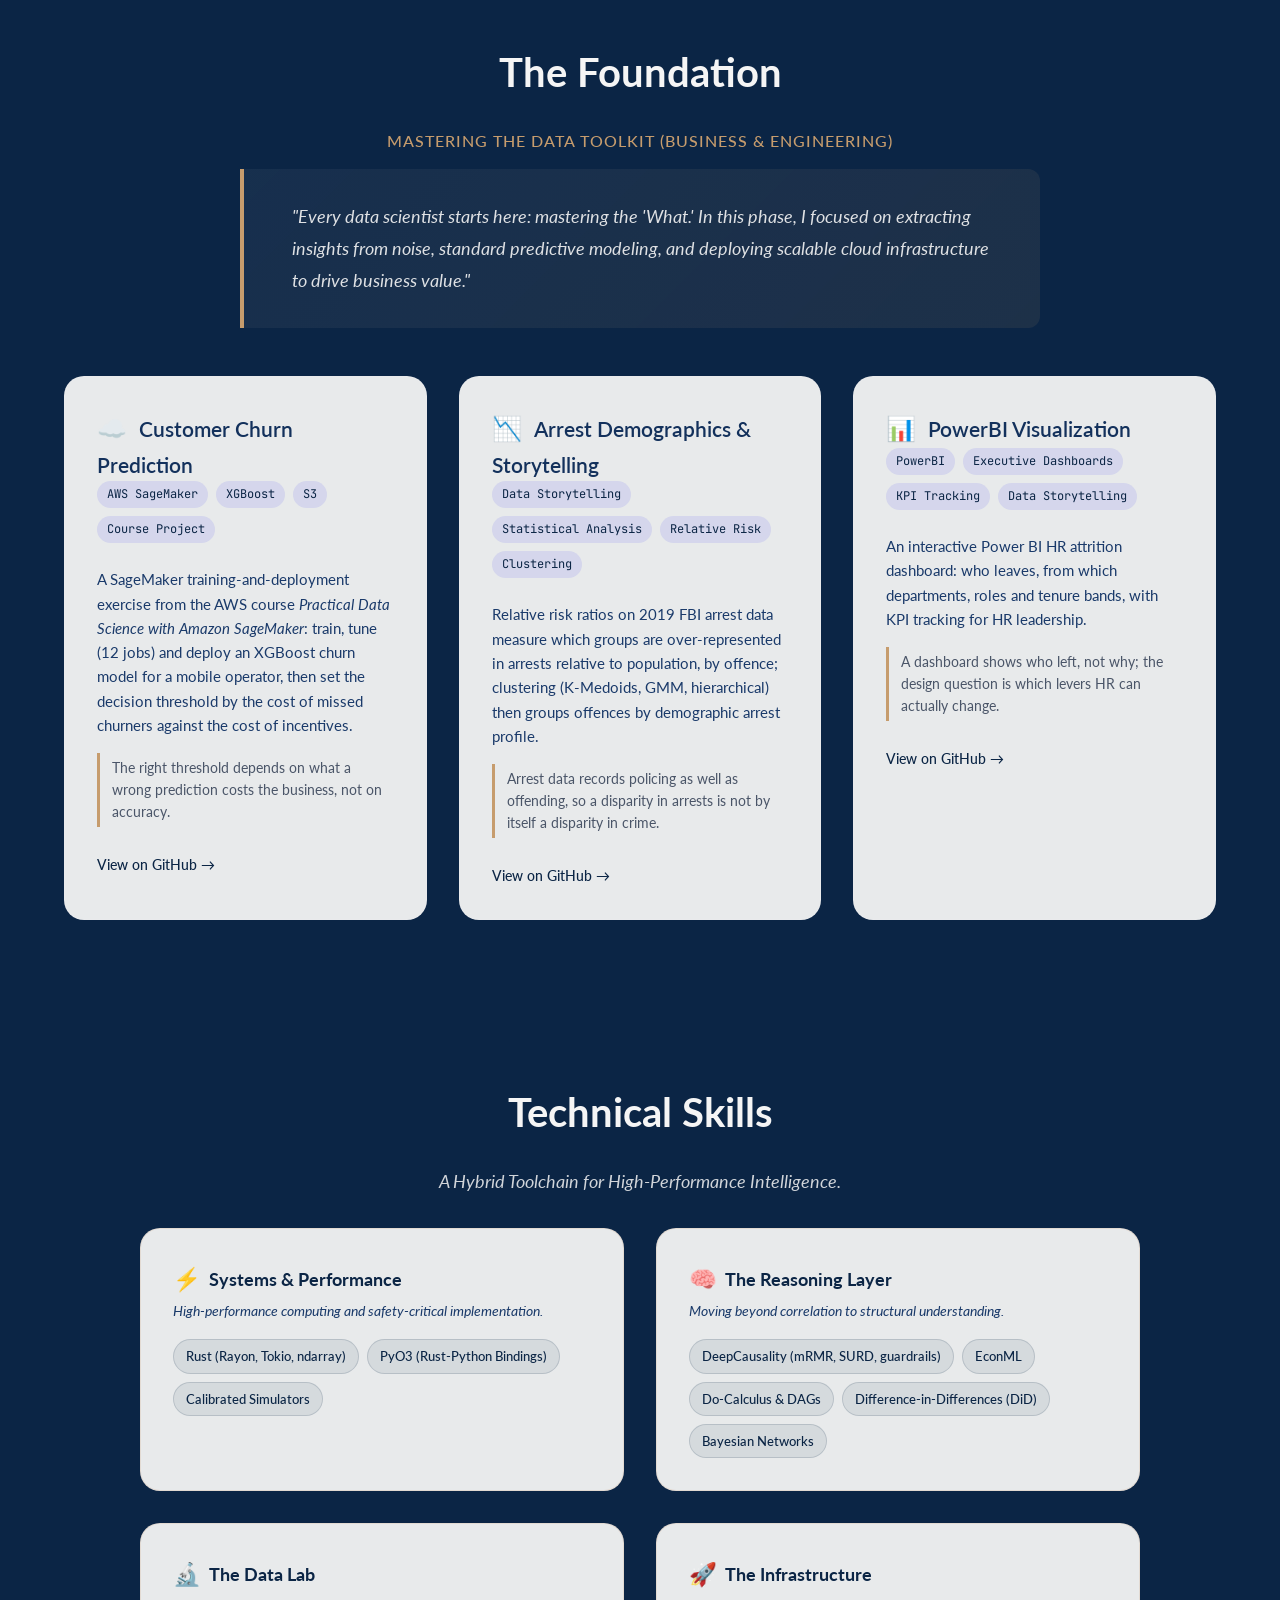
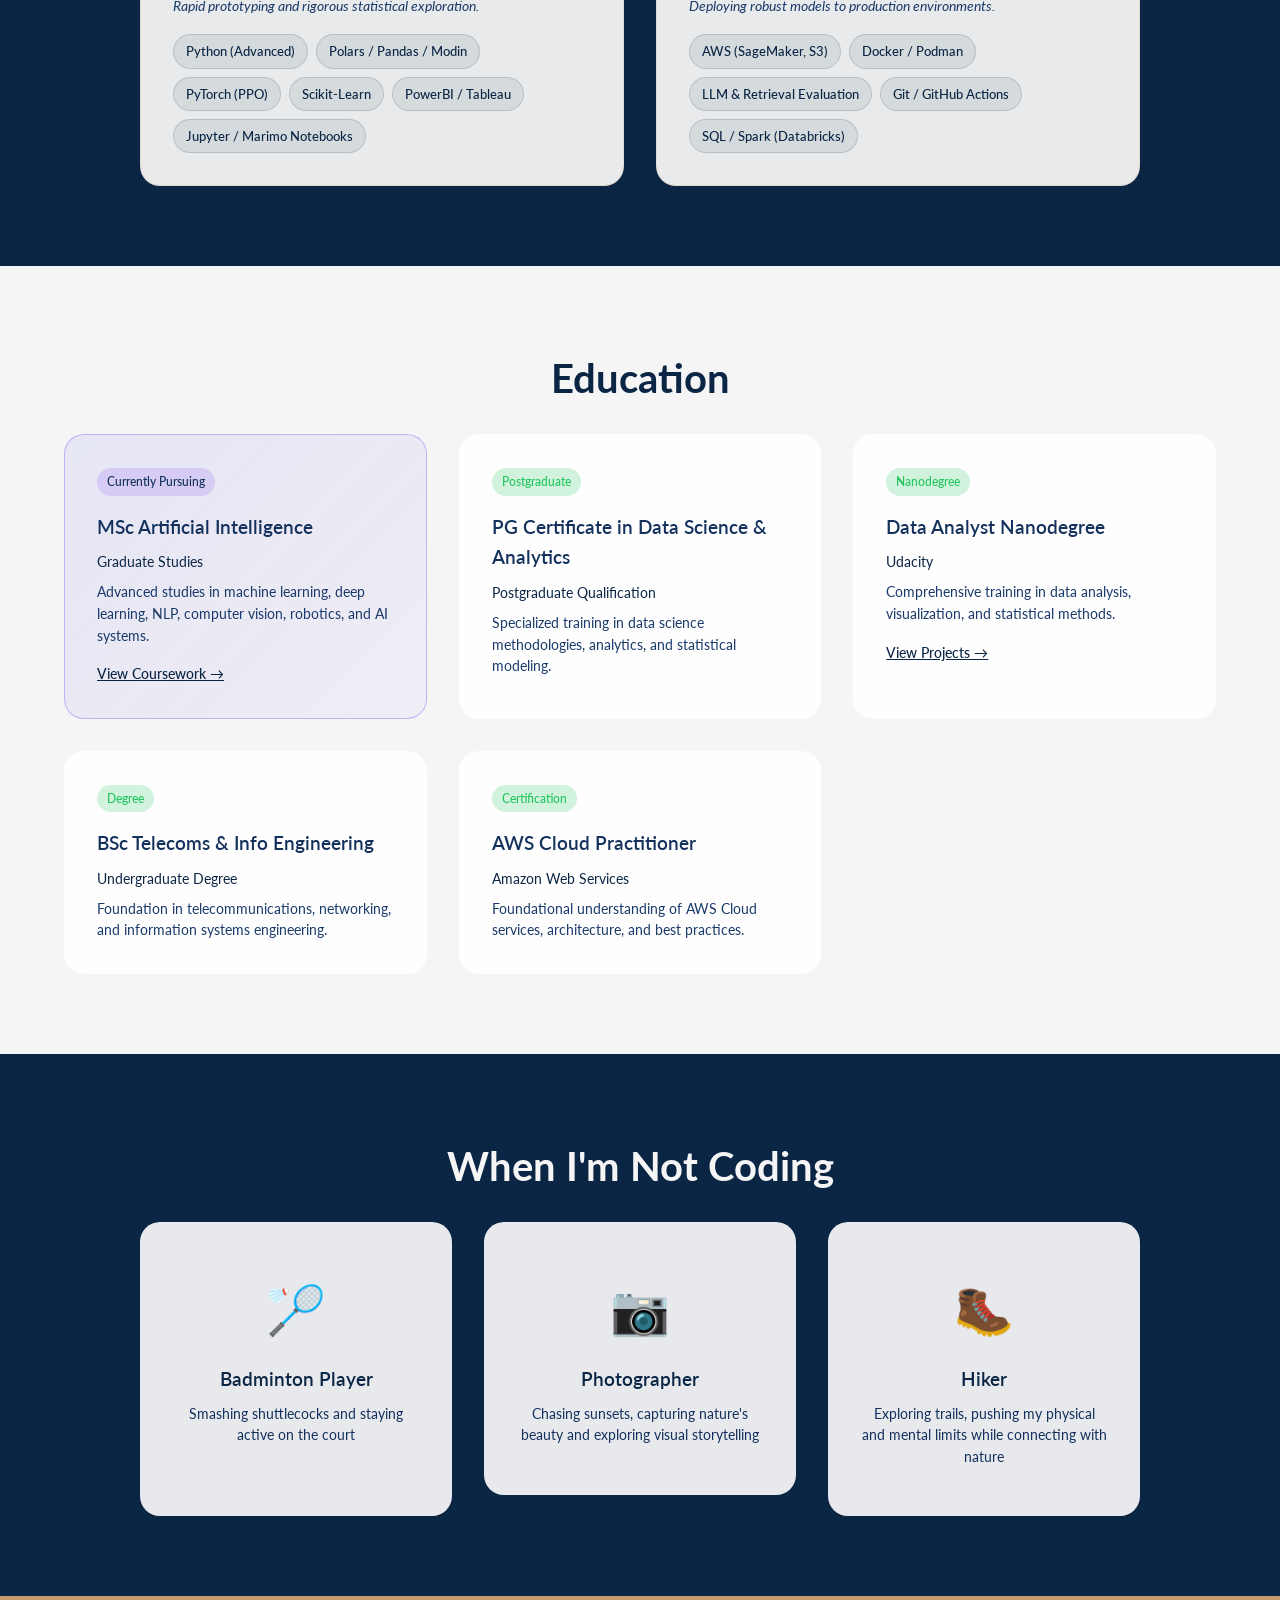
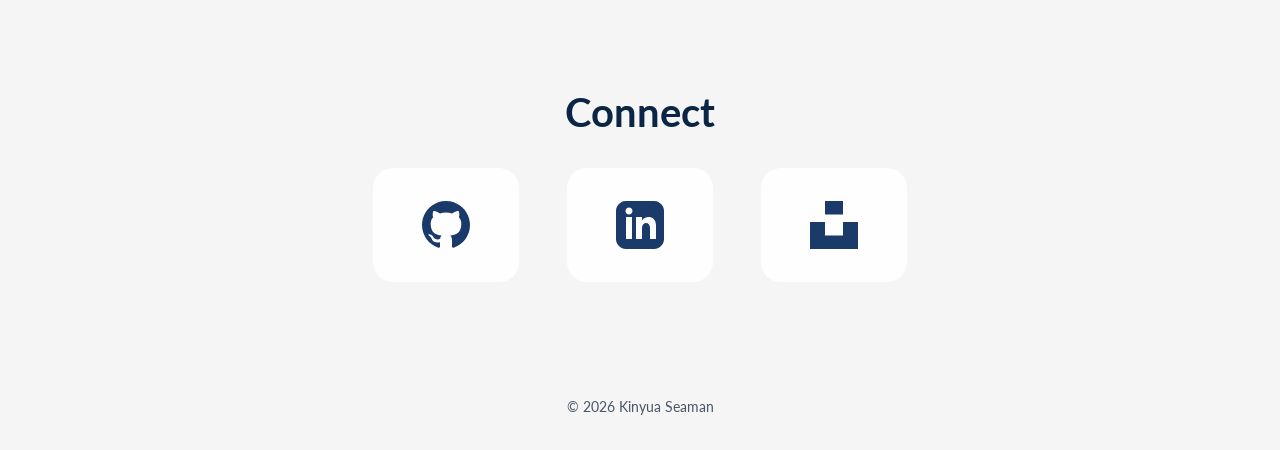
==== commit e4a6a0f2: "Remove 'System lens' tag from project cards; keep the statements" ====
--- a/index.html
+++ b/index.html
@@ -123,7 +123,7 @@
                         <a href="https://github.com/deepcausality-rs/deep_causality/issues/878" target="_blank">issue #878</a>).
                         A detector on those drivers reaches 0.70 hourly AUROC on the unseen hospital: above a SIRS/qSOFA
                         score (0.66), below using every feature (0.77).</p>
-                    <p class="project-lens"><strong>System lens:</strong> guardrails that refuse to predict on sparse
+                    <p class="project-lens">Guardrails that refuse to predict on sparse
                         records block 30% of hours, where the model is weaker on average (AUROC 0.63 vs 0.71), at the cost
                         of 16% of labelled-sepsis hours.
                         The top-ranked "driver", time in ICU, turned out to be an artifact of how labels are built.</p>
@@ -147,7 +147,7 @@
                         data. Trained in about 15 seconds on a laptop CPU, it matches the best plan found by exhaustive
                         search over one- and two-stop strategies (5363.4 s vs 5363.6 s) without being told how tyres
                         work.</p>
-                    <p class="project-lens"><strong>System lens:</strong> replaying the real race, the simulator
+                    <p class="project-lens">Replaying the real race, the simulator
                         flatters Hamilton by about 9 seconds, and that bias flows straight into the strategy the agent
                         learns. The README reports it rather than hiding it.</p>
                     <a href="https://github.com/KeSeaman/F1_MLOps" class="project-link" target="_blank">
@@ -169,7 +169,7 @@
                         Python bindings, set against EconML causal forests and mediation analysis on the NBER
                         job-training data. Difference in means, OLS, inverse probability weighting and causal forests
                         all put the earnings effect at about $800–890.</p>
-                    <p class="project-lens"><strong>System lens:</strong> measured before claiming. For a single fit
+                    <p class="project-lens">Measured before claiming. For a single fit
                         Rust is 2–6× slower than numpy, which hands the work to optimised BLAS. For a bootstrap, which
                         numpy cannot do in one call, a parallel Rust kernel is up to 20× faster than the best vectorised
                         numpy version (3–20× at ≤100k rows; 1.17× for DiD at 1M rows, from parallelism alone): the right
@@ -210,7 +210,7 @@
                         questions over arXiv climate research and World Bank project abstracts, linking scientific
                         evidence to what development projects fund. Plain vector search reaches about 0.9 recall@5 on
                         a hand-labelled 40-question set.</p>
-                    <p class="project-lens"><strong>System lens:</strong> an evaluator that shares the generator's
+                    <p class="project-lens">An evaluator that shares the generator's
                         blind spots measures nothing. Faithfulness needs an independent, stronger judge.</p>
                     <a href="https://github.com/KeSeaman/ClimatePolicyRAG" class="project-link" target="_blank">
                         View on GitHub →
@@ -231,7 +231,7 @@
                         spending and violent crime across 2,624 US cities, 2015–2019. The two-period DiD finds no
                         deterrent effect (+344 incidents per 100k in high-spending cities, p &lt; 0.10); the event study
                         suggests a long-run reduction, weakened by a pre-existing trend in 2014.</p>
-                    <p class="project-lens"><strong>System lens:</strong> spending responds to crime as well as
+                    <p class="project-lens">Spending responds to crime as well as
                         affecting it. With reverse causality, a high-spending city may simply be one where crime was
                         already rising.</p>
                     <a href="https://github.com/KeSeaman/Marginal_Utility_Police_Force" class="project-link"
@@ -270,7 +270,7 @@
                         <em>Practical Data Science with Amazon SageMaker</em>: train, tune (12 jobs) and deploy an XGBoost churn model for a
                         mobile operator, then set the decision threshold by the cost of missed churners against the cost
                         of incentives.</p>
-                    <p class="project-lens"><strong>System lens:</strong> the right threshold depends on what a wrong
+                    <p class="project-lens">The right threshold depends on what a wrong
                         prediction costs the business, not on accuracy.</p>
                     <a href="https://github.com/KeSeaman/Customer-Churn-Prediction-with-Sagemaker" class="project-link"
                         target="_blank">
@@ -291,7 +291,7 @@
                     <p class="project-description">Relative risk ratios on 2019 FBI arrest data measure which groups are
                         over-represented in arrests relative to population, by offence; clustering (K-Medoids, GMM,
                         hierarchical) then groups offences by demographic arrest profile.</p>
-                    <p class="project-lens"><strong>System lens:</strong> arrest data records policing as well as
+                    <p class="project-lens">Arrest data records policing as well as
                         offending, so a disparity in arrests is not by itself a disparity in crime.</p>
                     <a href="https://github.com/KeSeaman/Arrest_Demographics_Disparity" class="project-link"
                         target="_blank">
@@ -311,7 +311,7 @@
                     </div>
                     <p class="project-description">An interactive Power BI HR attrition dashboard: who leaves, from which
                         departments, roles and tenure bands, with KPI tracking for HR leadership.</p>
-                    <p class="project-lens"><strong>System lens:</strong> a dashboard shows who left, not why; the
+                    <p class="project-lens">A dashboard shows who left, not why; the
                         design question is which levers HR can actually change.</p>
                     <a href="https://github.com/KeSeaman/PowerBI_Visualization" class="project-link" target="_blank">
                         View on GitHub →
--- a/styles.css
+++ b/styles.css
@@ -1365,7 +1365,3 @@
     line-height: 1.55;
 }
 
-.project-lens strong {
-    color: var(--color-text-primary);
-    font-weight: 600;
-}
